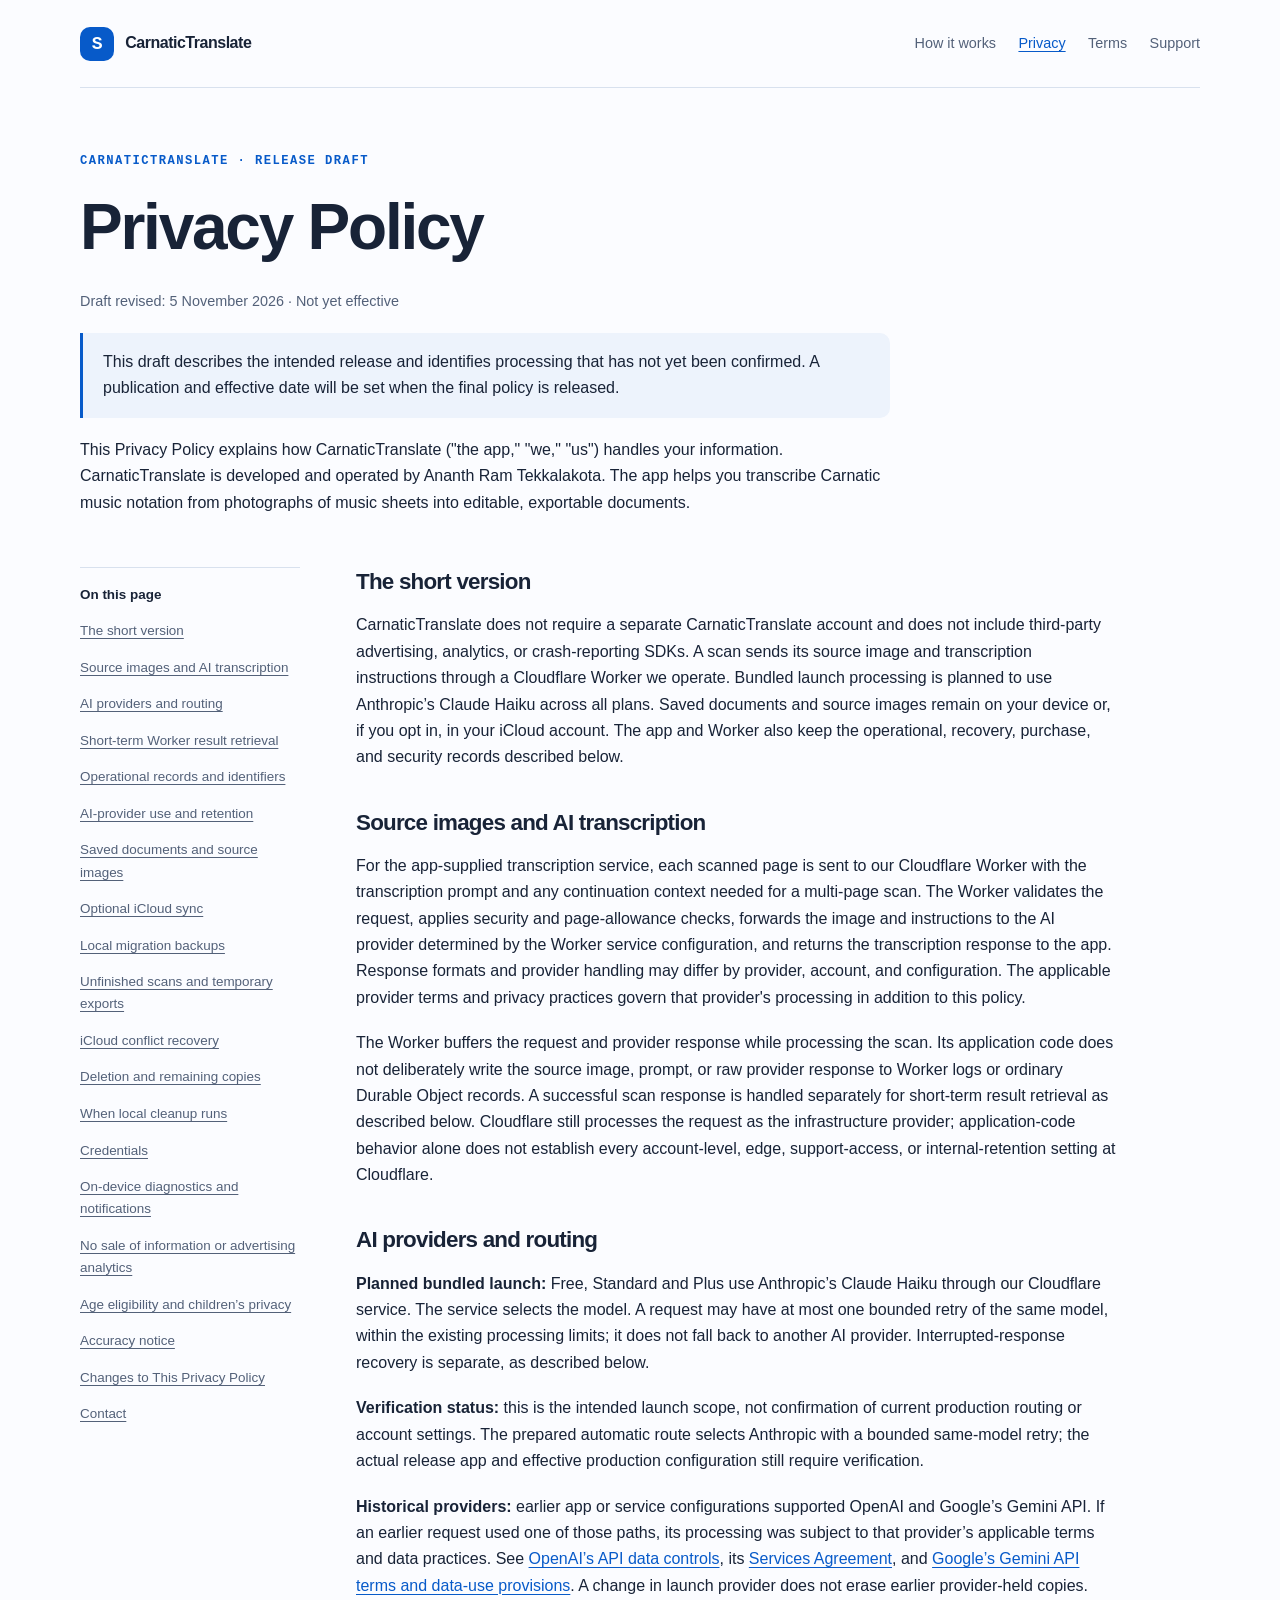
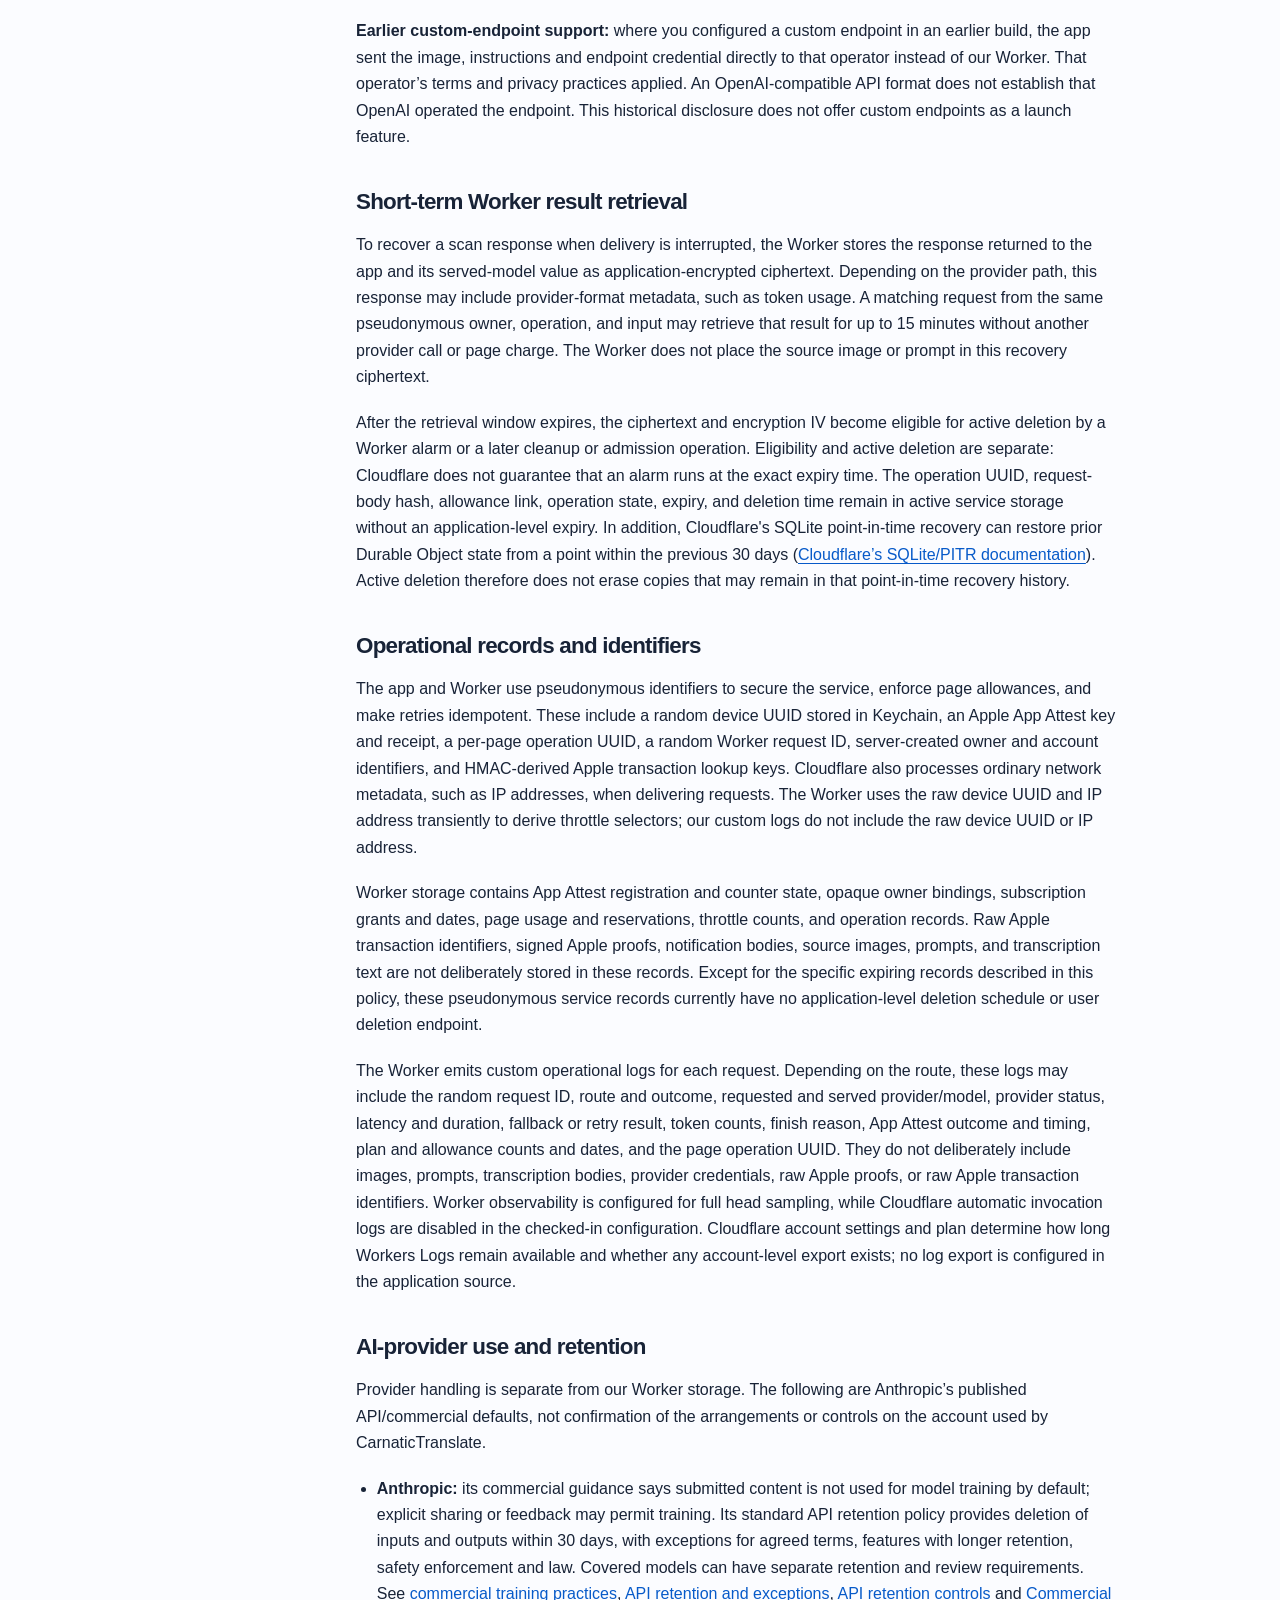
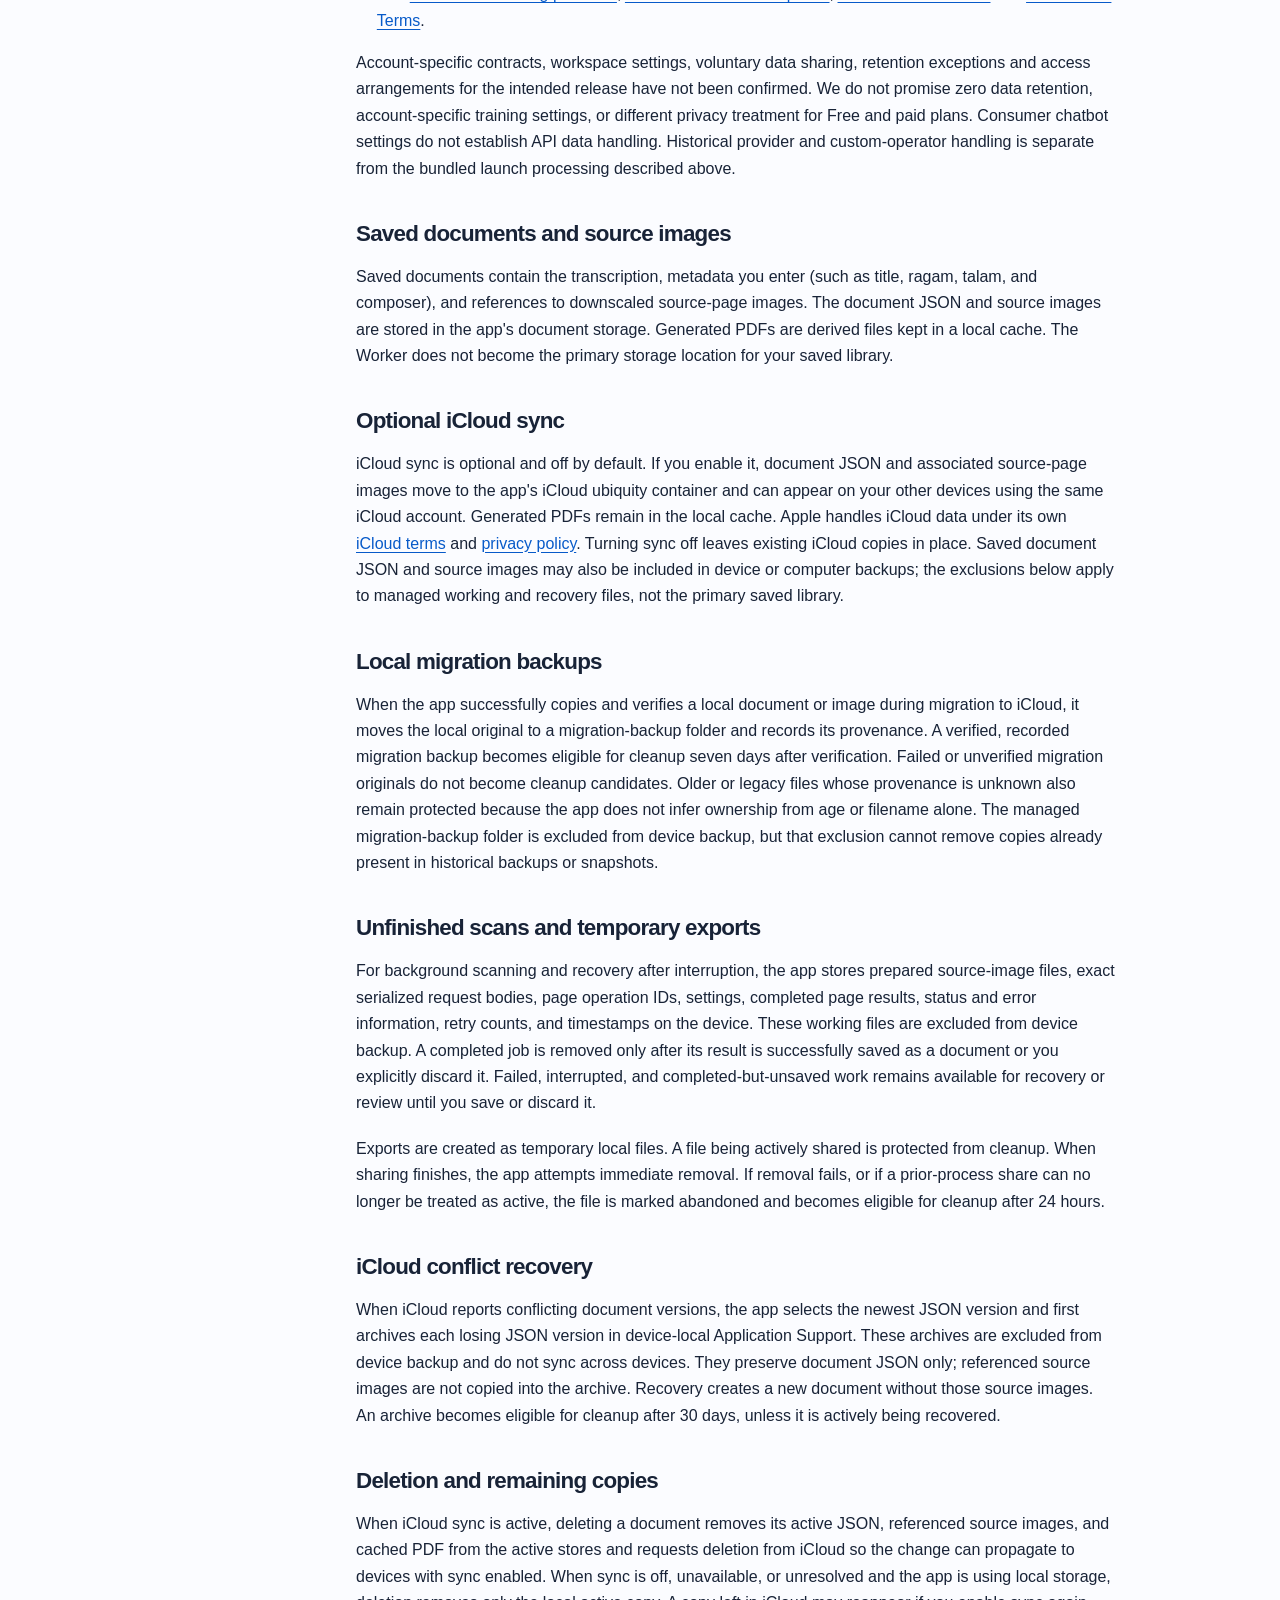
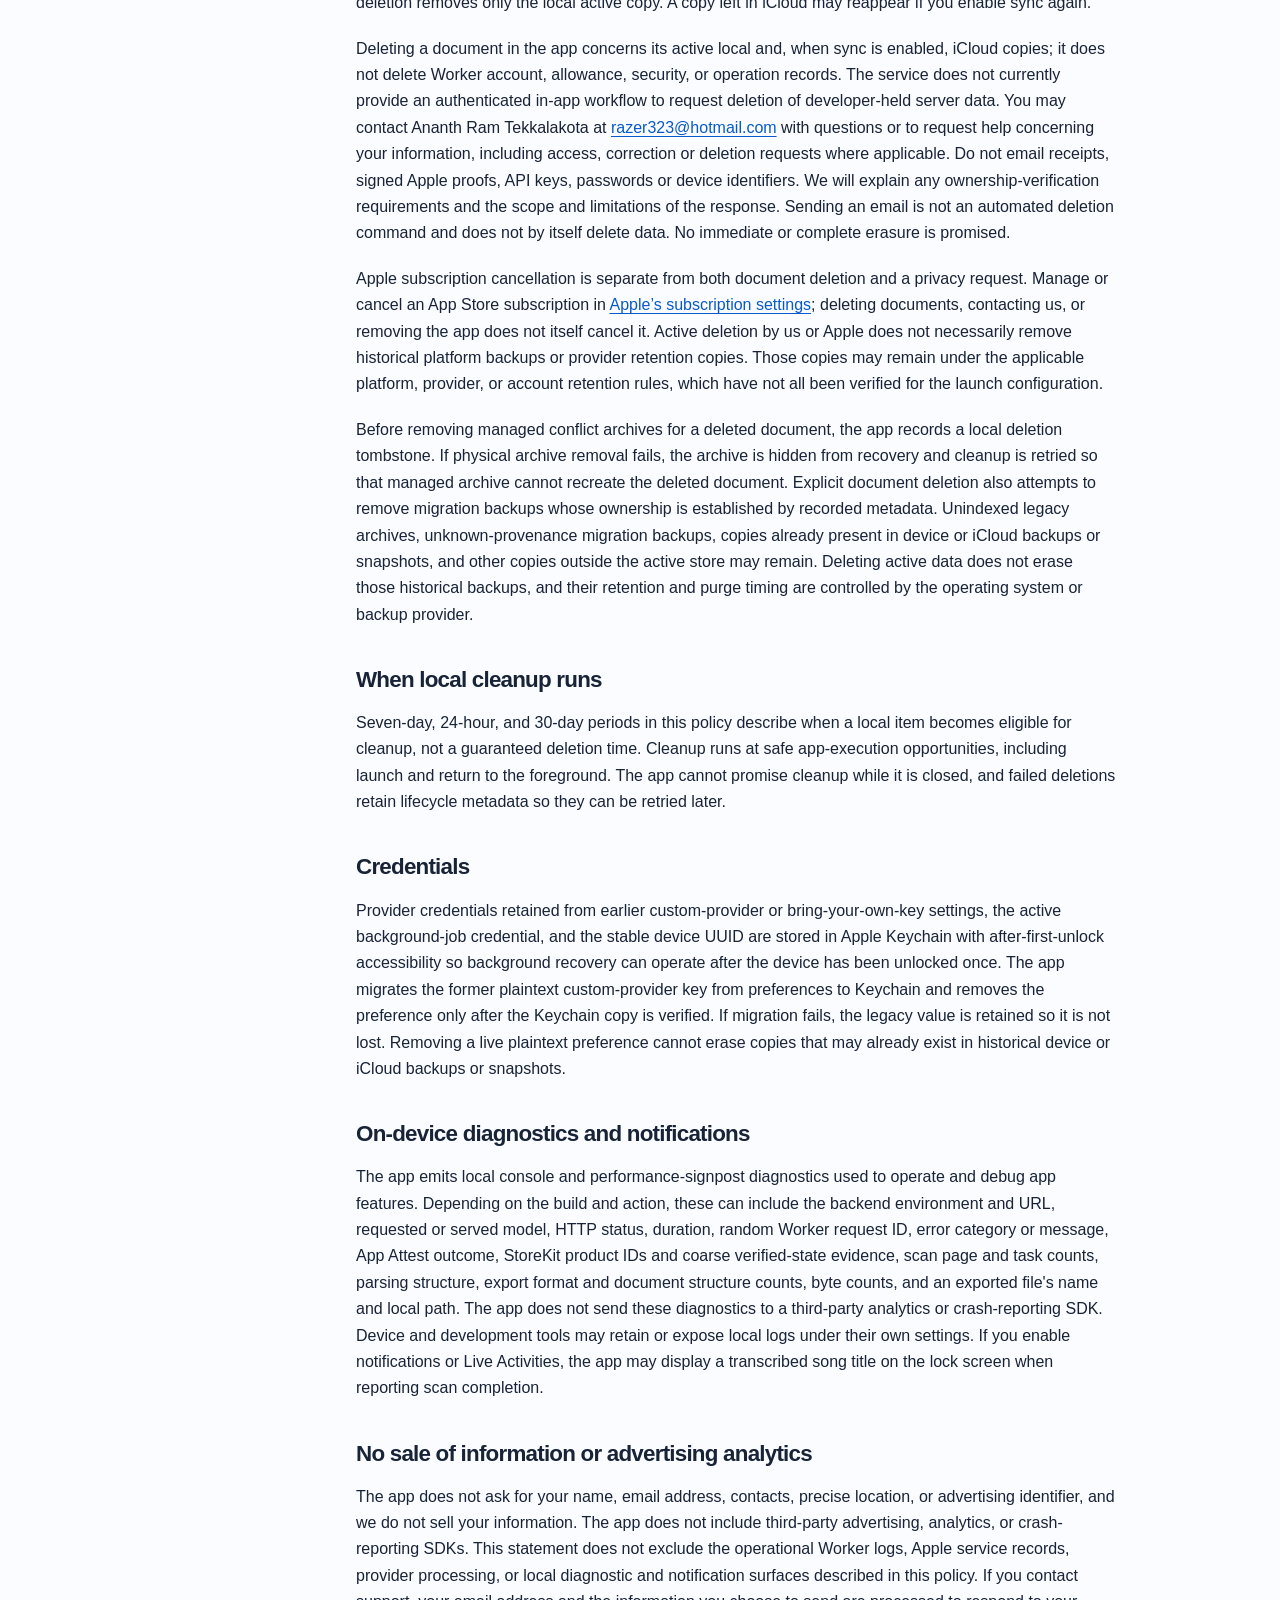
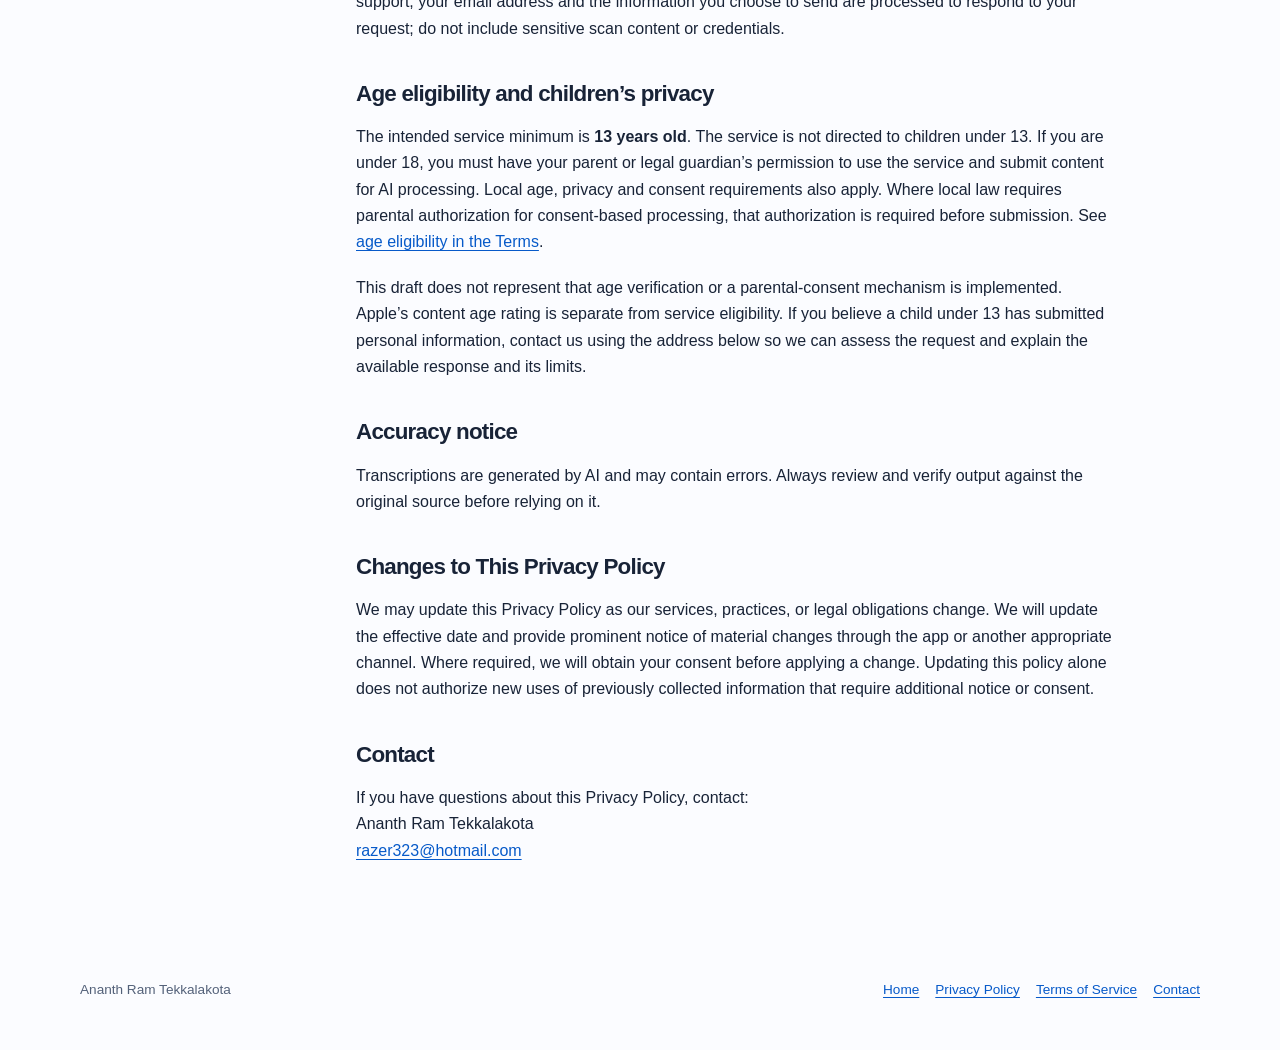
==== privacy.html @ 4bb998bb "Align prelaunch disclosures with Haiku-only scope" ====
<!DOCTYPE html>
<html lang="en">
  <head>
    <meta charset="utf-8">
    <meta name="viewport" content="width=device-width, initial-scale=1">
    <title>CarnaticTranslate — Privacy Policy</title>
    <link rel="stylesheet" href="./site.css">
    <link rel="icon" href="./favicon.svg" type="image/svg+xml">
    <meta name="description" content="How CarnaticTranslate handles scans, AI providers, local and iCloud documents, recovery results, retention and privacy requests.">
    <meta name="theme-color" content="#075ac9">
    <meta property="og:type" content="website">
    <meta property="og:title" content="CarnaticTranslate — Privacy Policy">
    <meta property="og:description" content="How CarnaticTranslate handles scans, AI providers, local and iCloud documents, recovery results, retention and privacy requests.">
    <meta property="og:url" content="https://ananthramtekkalakota.github.io/CarnaticTranslate/privacy.html">
    <link rel="canonical" href="https://ananthramtekkalakota.github.io/CarnaticTranslate/privacy.html">
  </head>
  <body>
    <a class="skip-link" href="#main">Skip to content</a>
    <div class="wrap">
      <nav class="site-nav" aria-label="Main navigation"><a class="brand" href="./"><span class="brand-mark" aria-hidden="true">S</span>CarnaticTranslate</a>
        <div class="nav-links"><a href="./#workflow">How it works</a><a href="./privacy.html" aria-current="page">Privacy</a><a href="./terms.html">Terms</a><a href="./#support">Support</a>
        </div>
      </nav>
      <main id="main" tabindex="-1">
        <header class="legal-header">
          <p class="eyebrow">CarnaticTranslate · Release draft</p>
          <h1>Privacy Policy</h1>
          <p class="revision">Draft revised: <time datetime="2026-11-05">5 November 2026</time> · Not yet effective</p>
          <p class="notice">This draft describes the intended release and identifies processing that has not yet been confirmed. A publication and effective date will be set when the final policy is released.</p>
          <p>
            This Privacy Policy explains how CarnaticTranslate ("the app," "we," "us") handles your
            information. CarnaticTranslate is developed and operated by Ananth Ram Tekkalakota.
            The app helps you transcribe Carnatic music notation from photographs of music sheets
            into editable, exportable documents.</p>
        </header>
        <div class="legal-layout">
          <nav class="toc" aria-label="On this page"><strong>On this page</strong>
            <ol>
              <li><a href="#the-short-version">The short version</a>
              </li>
              <li><a href="#source-images-and-ai-transcription">Source images and AI transcription</a>
              </li>
              <li><a href="#ai-providers-and-routing">AI providers and routing</a>
              </li>
              <li><a href="#short-term-worker-result-retrieval">Short-term Worker result retrieval</a>
              </li>
              <li><a href="#operational-records-and-identifiers">Operational records and identifiers</a>
              </li>
              <li><a href="#ai-provider-use-and-retention">AI-provider use and retention</a>
              </li>
              <li><a href="#saved-documents-and-source-images">Saved documents and source images</a>
              </li>
              <li><a href="#optional-icloud-sync">Optional iCloud sync</a>
              </li>
              <li><a href="#local-migration-backups">Local migration backups</a>
              </li>
              <li><a href="#unfinished-scans-and-temporary-exports">Unfinished scans and temporary exports</a>
              </li>
              <li><a href="#icloud-conflict-recovery">iCloud conflict recovery</a>
              </li>
              <li><a href="#deletion-and-remaining-copies">Deletion and remaining copies</a>
              </li>
              <li><a href="#when-local-cleanup-runs">When local cleanup runs</a>
              </li>
              <li><a href="#credentials">Credentials</a>
              </li>
              <li><a href="#on-device-diagnostics-and-notifications">On-device diagnostics and notifications</a>
              </li>
              <li><a href="#no-sale-of-information-or-advertising-analytics">No sale of information or advertising analytics</a>
              </li>
              <li><a href="#age-eligibility-and-children-s-privacy">Age eligibility and children’s privacy</a>
              </li>
              <li><a href="#accuracy-notice">Accuracy notice</a>
              </li>
              <li><a href="#changes-to-this-privacy-policy">Changes to This Privacy Policy</a>
              </li>
              <li><a href="#contact">Contact</a>
              </li>
            </ol>
          </nav>
          <article class="legal-copy" aria-label="Privacy Policy">
            <h2 id="the-short-version">The short version</h2>
            <p>
              CarnaticTranslate does not require a separate CarnaticTranslate account and does not include
              third-party advertising, analytics, or crash-reporting SDKs. A scan sends its source image and
              transcription instructions through a Cloudflare Worker we operate. Bundled launch processing is
              planned to use Anthropic’s Claude Haiku across all plans. Saved documents and source images remain on your device or,
              if you opt in, in your iCloud account. The app and Worker also keep the operational, recovery,
              purchase, and security records described below.</p>
            <h2 id="source-images-and-ai-transcription">Source images and AI transcription</h2>
            <p>
              For the app-supplied transcription service, each scanned page is sent to our Cloudflare Worker
              with the transcription prompt and any continuation context needed for a multi-page scan. The
              Worker validates the request, applies security and page-allowance checks, forwards the image and
              instructions to the AI provider determined by the Worker service configuration, and returns
              the transcription response to the app. Response formats and provider handling may differ by
              provider, account, and configuration. The applicable provider terms and privacy practices govern
              that provider's processing in addition to this policy.</p>
            <p>
              The Worker buffers the request and provider response while processing the scan. Its application
              code does not deliberately write the source image, prompt, or raw provider response to Worker
              logs or ordinary Durable Object records. A successful scan response is handled
              separately for short-term result retrieval as described below. Cloudflare still processes the
              request as the infrastructure provider; application-code behavior alone does not establish every
              account-level, edge, support-access, or internal-retention setting at Cloudflare.</p>
            <h2 id="ai-providers-and-routing">AI providers and routing</h2>
            <p><strong>Planned bundled launch:</strong> Free, Standard and Plus use Anthropic’s Claude Haiku through our Cloudflare service. The service selects the model. A request may have at most one bounded retry of the same model, within the existing processing limits; it does not fall back to another AI provider. Interrupted-response recovery is separate, as described below.</p>
            <p><strong>Verification status:</strong> this is the intended launch scope, not confirmation of current production routing or account settings. The prepared automatic route selects Anthropic with a bounded same-model retry; the actual release app and effective production configuration still require verification.</p>
            <p><strong>Historical providers:</strong> earlier app or service configurations supported OpenAI and Google’s Gemini API. If an earlier request used one of those paths, its processing was subject to that provider’s applicable terms and data practices. See <a href="https://developers.openai.com/api/docs/guides/your-data">OpenAI’s API data controls</a>, its <a href="https://openai.com/policies/services-agreement/">Services Agreement</a>, and <a href="https://ai.google.dev/gemini-api/terms">Google’s Gemini API terms and data-use provisions</a>. A change in launch provider does not erase earlier provider-held copies.</p>
            <p><strong>Earlier custom-endpoint support:</strong> where you configured a custom endpoint in an earlier build, the app sent the image, instructions and endpoint credential directly to that operator instead of our Worker. That operator’s terms and privacy practices applied. An OpenAI-compatible API format does not establish that OpenAI operated the endpoint. This historical disclosure does not offer custom endpoints as a launch feature.</p>
            <h2 id="short-term-worker-result-retrieval">Short-term Worker result retrieval</h2>
            <p>
              To recover a scan response when delivery is interrupted, the Worker stores the response
              returned to the app and its served-model value as application-encrypted ciphertext. Depending
              on the provider path, this response may include provider-format metadata, such as token usage.
              A matching request from the same pseudonymous owner, operation, and input may retrieve that result for up
              to 15 minutes without another provider call or page charge. The Worker does not place the source
              image or prompt in this recovery ciphertext.</p>
            <p>
              After the retrieval window expires, the ciphertext and encryption IV become eligible for active
              deletion by a Worker alarm or a later cleanup or admission operation. Eligibility and active
              deletion are separate: Cloudflare does not guarantee that an alarm runs at the exact expiry time.
              The operation UUID, request-body hash, allowance link, operation state, expiry, and deletion time
              remain in active service storage without an application-level expiry. In addition, Cloudflare's
              SQLite point-in-time recovery can restore prior Durable Object state from a point within the
              previous 30 days (<a href="https://developers.cloudflare.com/durable-objects/api/sqlite-storage-api/">Cloudflare’s SQLite/PITR documentation</a>). Active deletion therefore does not erase copies that may remain in that
              point-in-time recovery history.</p>
            <h2 id="operational-records-and-identifiers">Operational records and identifiers</h2>
            <p>
              The app and Worker use pseudonymous identifiers to secure the service, enforce page allowances,
              and make retries idempotent. These include a random device UUID stored in Keychain, an Apple App
              Attest key and receipt, a per-page operation UUID, a random Worker request ID, server-created owner
              and account identifiers, and HMAC-derived Apple transaction lookup keys. Cloudflare also processes
              ordinary network metadata, such as IP addresses, when delivering requests. The Worker uses the raw
              device UUID and IP address transiently to derive throttle selectors; our custom logs do not include
              the raw device UUID or IP address.</p>
            <p>
              Worker storage contains App Attest registration and counter state, opaque owner bindings,
              subscription grants and dates, page usage and reservations, throttle counts, and operation records.
              Raw Apple transaction identifiers, signed Apple proofs, notification bodies, source images,
              prompts, and transcription text are not deliberately stored in these records. Except for the
              specific expiring records described in this policy, these pseudonymous service records currently
              have no application-level deletion schedule or user deletion endpoint.</p>
            <p>
              The Worker emits custom operational logs for each request. Depending on the route, these logs may
              include the random request ID, route and outcome, requested and served provider/model, provider
              status, latency and duration, fallback or retry result, token counts, finish reason, App Attest
              outcome and timing, plan and allowance counts and dates, and the page operation UUID. They do not
              deliberately include images, prompts, transcription bodies, provider credentials, raw Apple proofs,
              or raw Apple transaction identifiers. Worker observability is configured for full head sampling,
              while Cloudflare automatic invocation logs are disabled in the checked-in configuration. Cloudflare
              account settings and plan determine how long Workers Logs remain available and whether any
              account-level export exists; no log export is configured in the application source.</p>
            <h2 id="ai-provider-use-and-retention">AI-provider use and retention</h2>
            <p>Provider handling is separate from our Worker storage. The following are Anthropic’s published API/commercial defaults, not confirmation of the arrangements or controls on the account used by CarnaticTranslate.</p>
            <ul>
              <li><strong>Anthropic:</strong> its commercial guidance says submitted content is not used for model training by default; explicit sharing or feedback may permit training. Its standard API retention policy provides deletion of inputs and outputs within 30 days, with exceptions for agreed terms, features with longer retention, safety enforcement and law. Covered models can have separate retention and review requirements. See <a href="https://privacy.claude.com/en/articles/7996885-how-do-you-use-personal-data-in-model-training">commercial training practices</a>, <a href="https://privacy.claude.com/en/articles/7996866-how-long-do-you-store-my-organization-s-data">API retention and exceptions</a>, <a href="https://platform.claude.com/docs/en/manage-claude/api-and-data-retention">API retention controls</a> and <a href="https://www.anthropic.com/legal/commercial-terms">Commercial Terms</a>.
              </li>
            </ul>
            <p>Account-specific contracts, workspace settings, voluntary data sharing, retention exceptions and access arrangements for the intended release have not been confirmed. We do not promise zero data retention, account-specific training settings, or different privacy treatment for Free and paid plans. Consumer chatbot settings do not establish API data handling. Historical provider and custom-operator handling is separate from the bundled launch processing described above.</p>
            <h2 id="saved-documents-and-source-images">Saved documents and source images</h2>
            <p>
              Saved documents contain the transcription, metadata you enter (such as title, ragam, talam,
              and composer), and references to downscaled source-page images. The document JSON and source
              images are stored in the app's document storage. Generated PDFs are derived files kept in a
              local cache. The Worker does not become the primary storage location for your saved library.</p>
            <h2 id="optional-icloud-sync">Optional iCloud sync</h2>
            <p>
              iCloud sync is optional and off by default. If you enable it, document JSON and associated
              source-page images move to the app's iCloud ubiquity container and can appear on your other
              devices using the same iCloud account. Generated PDFs remain in the local cache. Apple handles
              iCloud data under its own <a href="https://www.apple.com/legal/internet-services/icloud/en/terms.html">iCloud terms</a> and <a href="https://www.apple.com/legal/privacy/en-ww/">privacy policy</a>. Turning sync off leaves existing iCloud copies in place. Saved document JSON and source images may also be included in device or computer backups; the exclusions below apply to managed working and recovery files, not the primary saved library.</p>
            <h2 id="local-migration-backups">Local migration backups</h2>
            <p>
              When the app successfully copies and verifies a local document or image during migration to
              iCloud, it moves the local original to a migration-backup folder and records its provenance.
              A verified, recorded migration backup becomes eligible for cleanup seven days after verification.
              Failed or unverified migration originals do not become cleanup candidates. Older or legacy files
              whose provenance is unknown also remain protected because the app does not infer ownership from
              age or filename alone. The managed migration-backup folder is excluded from device backup, but
              that exclusion cannot remove copies already present in historical backups or snapshots.</p>
            <h2 id="unfinished-scans-and-temporary-exports">Unfinished scans and temporary exports</h2>
            <p>
              For background scanning and recovery after interruption, the app stores prepared source-image
              files, exact serialized request bodies, page operation IDs, settings, completed page results,
              status and error information, retry counts, and timestamps on the device. These working files are
              excluded from device backup. A completed job is removed only after its result is successfully saved
              as a document or you explicitly discard it. Failed, interrupted, and completed-but-unsaved work
              remains available for recovery or review until you save or discard it.</p>
            <p>
              Exports are created as temporary local files. A file being actively shared is protected from
              cleanup. When sharing finishes, the app attempts immediate removal. If removal fails, or if a
              prior-process share can no longer be treated as active, the file is marked abandoned and becomes
              eligible for cleanup after 24 hours.</p>
            <h2 id="icloud-conflict-recovery">iCloud conflict recovery</h2>
            <p>
              When iCloud reports conflicting document versions, the app selects the newest JSON version and
              first archives each losing JSON version in device-local Application Support. These archives are
              excluded from device backup and do not sync across devices. They preserve document JSON only;
              referenced source images are not copied into the archive. Recovery creates a new document without
              those source images. An archive becomes eligible for cleanup after 30 days, unless it is actively
              being recovered.</p>
            <h2 id="deletion-and-remaining-copies">Deletion and remaining copies</h2>
            <p>
              When iCloud sync is active, deleting a document removes its active JSON, referenced source images,
              and cached PDF from the active stores and requests deletion from iCloud so the change can propagate
              to devices with sync enabled. When sync is off, unavailable, or unresolved and the app is using
              local storage, deletion removes only the local active copy. A copy left in iCloud may reappear if
              you enable sync again.</p>
            <p>
              Deleting a document in the app concerns its active local and, when sync is enabled, iCloud copies;
              it does not delete Worker account, allowance, security, or operation records. The service does not
              currently provide an authenticated in-app workflow to request deletion of developer-held server
              data. You may contact Ananth Ram Tekkalakota at <a href="mailto:razer323@hotmail.com">razer323@hotmail.com</a>
              with questions or to request help concerning your information, including access, correction or deletion requests where applicable. Do not email receipts, signed Apple proofs, API keys, passwords or device identifiers. We will explain any ownership-verification requirements and the scope and limitations of the response. Sending an email is not an
              automated deletion command and does not by itself delete data. No immediate or complete erasure is
              promised.</p>
            <p>
              Apple subscription cancellation is separate from both document deletion and a privacy request.
              Manage or cancel an App Store subscription in <a href="https://support.apple.com/en-us/118428">Apple’s subscription settings</a>; deleting documents,
              contacting us, or removing the app does not itself cancel it. Active deletion by us or Apple does
              not necessarily remove historical platform backups or provider retention copies. Those copies may
              remain under the applicable platform, provider, or account retention rules, which have not all been
              verified for the launch configuration.</p>
            <p>
              Before removing managed conflict archives for a deleted document, the app records a local deletion
              tombstone. If physical archive removal fails, the archive is hidden from recovery and cleanup is
              retried so that managed archive cannot recreate the deleted document. Explicit document deletion
              also attempts to remove migration backups whose ownership is established by recorded metadata.
              Unindexed legacy archives, unknown-provenance migration backups, copies already present in device
              or iCloud backups or snapshots, and other copies outside the active store may remain. Deleting
              active data does not erase those historical backups, and their retention and purge timing are
              controlled by the operating system or backup provider.</p>
            <h2 id="when-local-cleanup-runs">When local cleanup runs</h2>
            <p>
              Seven-day, 24-hour, and 30-day periods in this policy describe when a local item becomes eligible
              for cleanup, not a guaranteed deletion time. Cleanup runs at safe app-execution opportunities,
              including launch and return to the foreground. The app cannot promise cleanup while it is closed,
              and failed deletions retain lifecycle metadata so they can be retried later.</p>
            <h2 id="credentials">Credentials</h2>
            <p>
              Provider credentials retained from earlier custom-provider or bring-your-own-key settings, the active background-job credential, and the
              stable device UUID are stored in Apple Keychain with after-first-unlock accessibility so background
              recovery can operate after the device has been unlocked once. The app migrates the former plaintext
              custom-provider key from preferences to Keychain and removes the preference only after the Keychain
              copy is verified. If migration fails, the legacy value is retained so it is not lost. Removing a
              live plaintext preference cannot erase copies that may already exist in historical device or iCloud
              backups or snapshots.</p>
            <h2 id="on-device-diagnostics-and-notifications">On-device diagnostics and notifications</h2>
            <p>
              The app emits local console and performance-signpost diagnostics used to operate and debug app
              features. Depending on the build and action, these can include the backend environment and URL,
              requested or served model, HTTP status, duration, random Worker request ID, error category or
              message, App Attest outcome, StoreKit product IDs and coarse verified-state evidence, scan page
              and task counts, parsing structure, export format and document structure counts, byte counts, and
              an exported file's name and local path. The app does not send these diagnostics to a third-party
              analytics or crash-reporting SDK. Device and development tools may retain or expose local logs
              under their own settings. If you enable notifications or Live Activities, the app may display a
              transcribed song title on the lock screen when reporting scan completion.</p>
            <h2 id="no-sale-of-information-or-advertising-analytics">No sale of information or advertising analytics</h2>
            <p>
              The app does not ask for your name, email address, contacts, precise location, or advertising identifier,
              and we do not sell your information. The app does not include third-party advertising, analytics,
              or crash-reporting SDKs. This statement does not exclude the operational Worker logs, Apple service
              records, provider processing, or local diagnostic and notification surfaces described in this
              policy. If you contact support, your email address and the information you choose to send are processed to respond to your request; do not include sensitive scan content or credentials.</p>
            <h2 id="age-eligibility-and-children-s-privacy">Age eligibility and children’s privacy</h2>
            <p>The intended service minimum is <strong>13 years old</strong>. The service is not directed to children under 13. If you are under 18, you must have your parent or legal guardian’s permission to use the service and submit content for AI processing. Local age, privacy and consent requirements also apply. Where local law requires parental authorization for consent-based processing, that authorization is required before submission. See <a href="./terms.html#age-eligibility">age eligibility in the Terms</a>.</p>
            <p>This draft does not represent that age verification or a parental-consent mechanism is implemented. Apple’s content age rating is separate from service eligibility. If you believe a child under 13 has submitted personal information, contact us using the address below so we can assess the request and explain the available response and its limits.</p>
            <h2 id="accuracy-notice">Accuracy notice</h2>
            <p>
              Transcriptions are generated by AI and may contain errors. Always review and verify output
              against the original source before relying on it.</p>
            <h2 id="changes-to-this-privacy-policy">Changes to This Privacy Policy</h2>
            <p>
              We may update this Privacy Policy as our services, practices, or legal obligations change. We
              will update the effective date and provide prominent notice of material changes through the app
              or another appropriate channel. Where required, we will obtain your consent before applying a
              change. Updating this policy alone does not authorize new uses of previously collected
              information that require additional notice or consent.</p>
            <h2 id="contact">Contact</h2>
            <p>
              If you have questions about this Privacy Policy, contact:
              <br>Ananth Ram Tekkalakota
              <br><a href="mailto:razer323@hotmail.com">razer323@hotmail.com</a></p>
          </article>
        </div>
      </main>
      <footer class="site-footer">
        <p>Ananth Ram Tekkalakota</p>
        <div class="footer-links"><a href="./">Home</a><a href="./privacy.html">Privacy Policy</a><a href="./terms.html">Terms of Service</a><a href="mailto:razer323@hotmail.com">Contact</a>
        </div>
      </footer>
    </div>
  </body>
</html>
---- site.css ----
:root {
  color-scheme: light dark;
  --bg: #fbfcff;
  --fg: #182337;
  --muted: #536179;
  --accent: #075ac9;
  --soft: #edf3fc;
  --card: #fff;
  --line: #d8e1ee;
  --mono: ui-monospace,SFMono-Regular,Menlo,Consolas,monospace;
}
* {
  box-sizing: border-box;
}
html {
  -webkit-text-size-adjust: 100%;
  scroll-padding-top: 2rem;
}
body {
  margin: 0;
  color: var(--fg);
  background: var(--bg);
  font: 16px/1.65 -apple-system,BlinkMacSystemFont,"Segoe UI",sans-serif;
  -webkit-font-smoothing: antialiased;
}
a {
  color: var(--accent);
  text-underline-offset: .2em;
}
a:hover {
  text-decoration-thickness: 2px;
}
:focus-visible {
  outline: 3px solid var(--accent);
  outline-offset: 5px;
  border-radius: 3px;
}
.skip-link {
  position: absolute;
  top: -6rem;
  left: 1rem;
  padding: .7rem 1rem;
  background: var(--card);
  z-index: 10;
}
.skip-link:focus {
  top: 1rem;
}
.wrap {
  width: min(1120px,calc(100% - 3rem));
  margin-inline: auto;
}
.site-nav {
  display: flex;
  justify-content: space-between;
  align-items: center;
  gap: 1.5rem;
  min-height: 88px;
  border-bottom: 1px solid var(--line);
}
.brand {
  display: inline-flex;
  gap: .7rem;
  align-items: center;
  color: var(--fg);
  font-weight: 750;
  text-decoration: none;
  letter-spacing: -.03em;
}
.brand-mark {
  display: grid;
  place-items: center;
  width: 34px;
  height: 34px;
  border-radius: 10px;
  color: #fff;
  background: #075ac9;
  font: 700 18px var(--mono);
}
.nav-links {
  display: flex;
  gap: .3rem 1.4rem;
  flex-wrap: wrap;
}
.nav-links a {
  display: inline-block;
  padding: .6rem 0;
  color: var(--muted);
  font-size: .9rem;
  text-decoration: none;
}
.nav-links a:hover,.nav-links a[aria-current] {
  color: var(--accent);
  text-decoration: underline;
}
.eyebrow {
  color: var(--accent);
  font: 650 .76rem/1.5 var(--mono);
  letter-spacing: .12em;
  text-transform: uppercase;
}
h1,h2,h3 {
  line-height: 1.16;
  letter-spacing: -.035em;
  text-wrap: balance;
}
h1 {
  font-size: clamp(2.7rem,5.4vw,4.8rem);
  margin: 1.25rem 0 1.6rem;
}
h2 {
  font-size: clamp(2rem,3.6vw,3rem);
  margin: .7rem 0 1.25rem;
}
h3 {
  font-size: 1.35rem;
  margin: 0 0 .8rem;
}
p {
  margin: 0 0 1.2rem;
}
.muted,.lede,figcaption {
  color: var(--muted);
}
.lede {
  max-width: 40rem;
  font-size: 1.12rem;
}
.hero {
  display: grid;
  grid-template-columns: 1.08fr .92fr;
  align-items: center;
  gap: 3.5rem;
  padding: 5.5rem 0 5rem;
}
.hero h1 em {
  color: var(--accent);
  font-family: Georgia,"Times New Roman",serif;
  font-weight: 400;
}
.hero .lede {
  max-width: 33rem;
}
.actions {
  display: flex;
  gap: 1.3rem;
  flex-wrap: wrap;
  align-items: center;
  margin: 1.8rem 0 .85rem;
}
.button, .launch-status {
  display: inline-block;
  border-radius: 100px;
  background: #075ac9;
  color: #fff;
  padding: .85rem 1.5rem;
  font-weight: 650;
  text-decoration: none;
}
.button:hover {
  background: #034daf;
}
.small {
  font-size: .88rem;
}
.hero-art {
  margin: 0;
  padding: 2.2rem 2.2rem 1.4rem;
  border: 1px solid var(--line);
  border-radius: 30px;
  background: var(--soft);
}
.hero-art .phone {
  width: min(100%,252px);
  margin: auto;
  box-shadow: 0 22px 45px #132b4b26;
}
.phone {
  display: block;
  width: 100%;
  height: auto;
  border: 1px solid #353535;
  border-radius: 26px;
  background: #1c1c1e;
}
figcaption {
  font-size: .78rem;
  margin-top: 1rem;
  text-align: center;
}
.motif {
  border-block: 1px solid var(--line);
  padding: 1.35rem 0;
  display: flex;
  justify-content: space-between;
  gap: 1rem;
  align-items: center;
}
.notation {
  font: 600 clamp(.8rem,2vw,1.1rem) var(--mono);
  color: var(--accent);
}
.section {
  padding: 5rem 0;
  border-bottom: 1px solid var(--line);
}
.section-head {
  margin-bottom: 2.7rem;
}
.workflow {
  display: grid;
  grid-template-columns: repeat(3,1fr);
  gap: 2.4rem;
  padding: 0;
  list-style: none;
  counter-reset: workflow;
}
.workflow li {
  counter-increment: workflow;
}
.workflow li::before {
  content: "0" counter(workflow);
  display: block;
  font: .85rem var(--mono);
  color: var(--accent);
  padding-bottom: 1rem;
  border-bottom: 1px solid var(--line);
  margin-bottom: 1.5rem;
}
.workflow p {
  color: var(--muted);
}
.feature {
  display: grid;
  grid-template-columns: .9fr 1.1fr;
  gap: 5rem;
  align-items: center;
}
.feature+.feature {
  margin-top: 5rem;
}
.feature.reverse .feature-media {
  order: 2;
}
.feature-media {
  margin: 0;
  padding: 2rem;
  background: var(--soft);
  border-radius: 24px;
}
.feature-media .phone {
  max-width: 240px;
  margin: auto;
}
.feature-media video {
  height: auto;
  display: block;
  width: min(100%,240px);
  margin: auto;
  border-radius: 22px;
  background: #000;
}
.feature ul {
  padding-left: 1.2rem;
  color: var(--muted);
}
.feature li+li {
  margin-top: .6rem;
}
.privacy-panel {
  display: grid;
  grid-template-columns: 1fr 1fr;
  gap: 4rem;
  padding: 3rem;
  background: var(--soft);
  border: 1px solid var(--line);
  border-radius: 24px;
}
.privacy-panel h2 {
  font-size: 2.25rem;
}
.plans {
  display: grid;
  grid-template-columns: repeat(3,1fr);
  gap: 1rem;
  margin-bottom: 1.5rem;
}
.plan {
  border: 1px solid var(--line);
  border-radius: 18px;
  padding: 1.75rem;
  background: var(--card);
}
.count {
  font-size: 3rem;
  font-weight: 650;
  letter-spacing: -.05em;
  margin: 1rem 0 0;
  line-height: 1.2;
}
.plan p:last-child {
  margin-bottom: 0;
}
.faq {
  max-width: 850px;
}
details {
  border-bottom: 1px solid var(--line);
  padding: 1.15rem 0;
}
summary {
  cursor: pointer;
  font-size: 1.05rem;
  font-weight: 650;
  padding: .3rem 0;
}
details p {
  color: var(--muted);
  margin: 1rem 0 .3rem;
}
.support {
  display: flex;
  justify-content: space-between;
  gap: 2rem;
  align-items: center;
}
.support h2 {
  margin-top: 0;
}
.site-footer {
  display: flex;
  justify-content: space-between;
  gap: 1rem 2rem;
  flex-wrap: wrap;
  padding: 2rem 0 3rem;
  color: var(--muted);
  font-size: .85rem;
}
.site-footer p {
  margin: 0;
}
.footer-links {
  display: flex;
  gap: 1rem;
  flex-wrap: wrap;
}
.legal-header {
  padding: 4rem 0 2rem;
  max-width: 810px;
}
.legal-header h1 {
  font-size: clamp(2.6rem,5vw,4rem);
}
.revision {
  color: var(--muted);
  font-size: .9rem;
}
.notice {
  border-left: 3px solid var(--accent);
  background: var(--soft);
  padding: 1rem 1.25rem;
  border-radius: 0 10px 10px 0;
}
.legal-layout {
  display: grid;
  grid-template-columns: 220px minmax(0,1fr);
  gap: 3.5rem;
  align-items: start;
  padding-bottom: 4rem;
}
.toc {
  font-size: .84rem;
  border-top: 1px solid var(--line);
  padding-top: 1rem;
}
.toc ol {
  list-style: none;
  padding: 0;
  margin: .7rem 0;
}
.toc li {
  margin-bottom: .6rem;
}
.toc a {
  display: inline-block;
  padding: .15rem 0;
  color: var(--muted);
}
.legal-copy {
  max-width: 760px;
  overflow-wrap: anywhere;
}
.legal-copy h2 {
  font-size: 1.4rem;
  margin: 2.3rem 0 1rem;
  line-height: 1.3;
}
.legal-copy h2:first-child {
  margin-top: 0;
}
.legal-copy h3 {
  font-size: 1.1rem;
  margin-top: 1.5rem;
}
.legal-copy ul {
  padding-left: 1.3rem;
}
.legal-copy li {
  margin-bottom: .65rem;
}
@media(prefers-color-scheme:dark) {
  :root {
    --bg: #111722;
    --fg: #eef2fa;
    --muted: #acb9cc;
    --accent: #83b8ff;
    --soft: #1b293d;
    --card: #172131;
    --line: #34435a;
  }
}
@media(max-width:760px) {
  .wrap {
    width: calc(100% - 2.5rem);
  }
  .site-nav {
    align-items: flex-start;
    flex-direction: column;
    gap: .3rem;
    padding: 1.2rem 0 .8rem;
  }
  .nav-links {
    gap: .2rem 1.3rem;
  }
  .hero {
    grid-template-columns: 1fr;
    gap: 2rem;
    padding: 3rem 0;
  }
  .hero h1 {
    max-width: 12ch;
  }
  .hero-art {
    max-width: 430px;
    width: 100%;
    margin: auto;
    padding: 1.75rem;
  }
  .hero-art .phone {
    max-width: 215px;
  }
  .motif {
    align-items: flex-start;
    flex-direction: column;
    gap: .3rem;
  }
  .section {
    padding: 3.5rem 0;
  }
  .workflow,.plans,.feature,.privacy-panel,.legal-layout {
    grid-template-columns: 1fr;
  }
  .workflow {
    gap: 1.5rem;
  }
  .feature {
    gap: 1.8rem;
  }
  .feature.reverse .feature-media {
    order: 0;
  }
  .feature+.feature {
    margin-top: 3.5rem;
  }
  .feature-media .phone,.feature-media video {
  height: auto;
    max-width: 220px;
  }
  .privacy-panel {
    gap: 1rem;
    padding: 1.5rem;
  }
  .support {
    align-items: flex-start;
    flex-direction: column;
  }
  .plan {
    padding: 1.4rem;
  }
  .count {
    margin: .5rem 0 0;
  }
  .legal-header {
    padding: 2.5rem 0 1.5rem;
  }
  .legal-layout {
    gap: 2rem;
  }
  .toc ol {
    columns: 2;
    column-gap: 1.5rem;
  }
  .toc li {
    break-inside: avoid;
  }
}
@media(prefers-reduced-motion:reduce) {
  *,*::before,*::after {
    scroll-behavior: auto!important;
    animation: none!important;
    transition: none!important;
  }
}
@media print {
  :root {
    color-scheme: light;
    --fg: #000;
    --bg: #fff;
    --muted: #333;
  }
  .site-nav,.toc,.skip-link,.site-footer {
    display: none;
  }
  .legal-layout {
    display: block;
  }
  .wrap {
    width: 100%;
  }
  .legal-header {
    padding-top: 0;
  }
  .legal-copy {
    max-width: none;
  }
  h2 {
    break-after: avoid;
  }
}
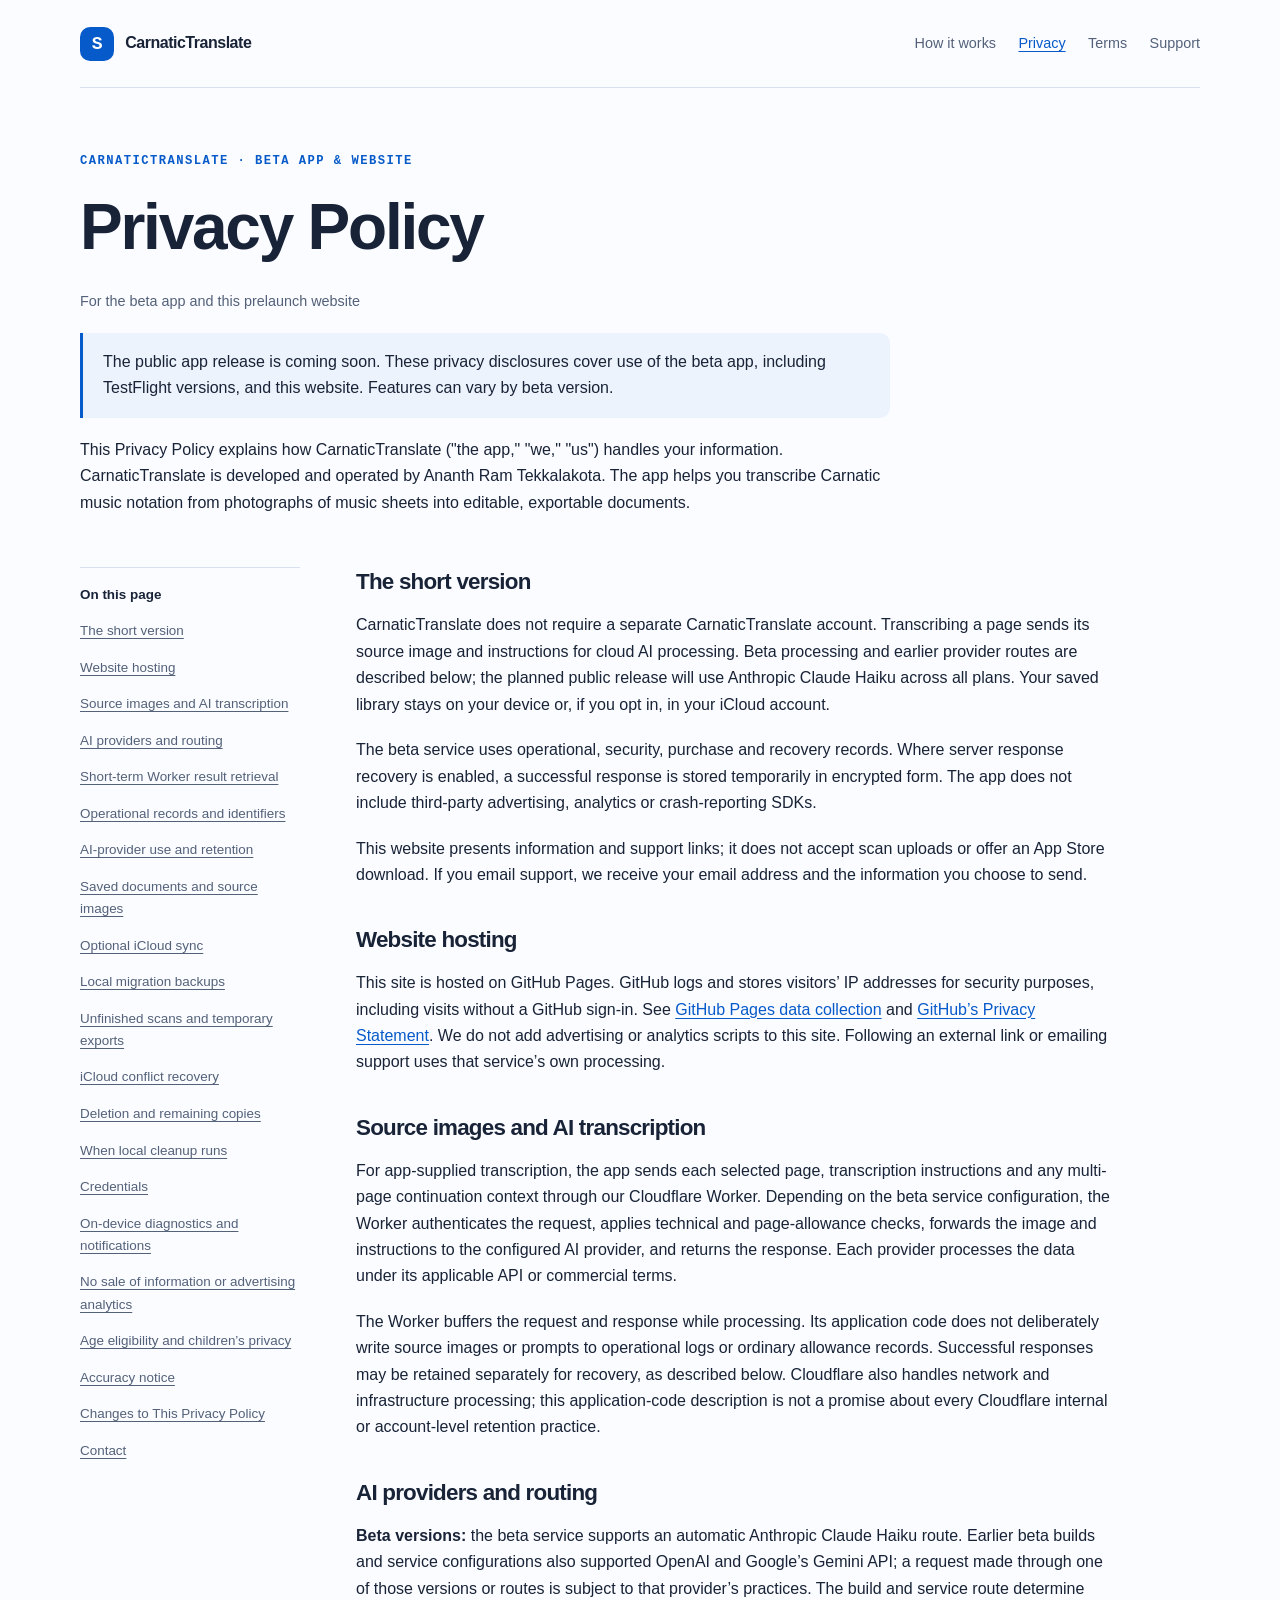
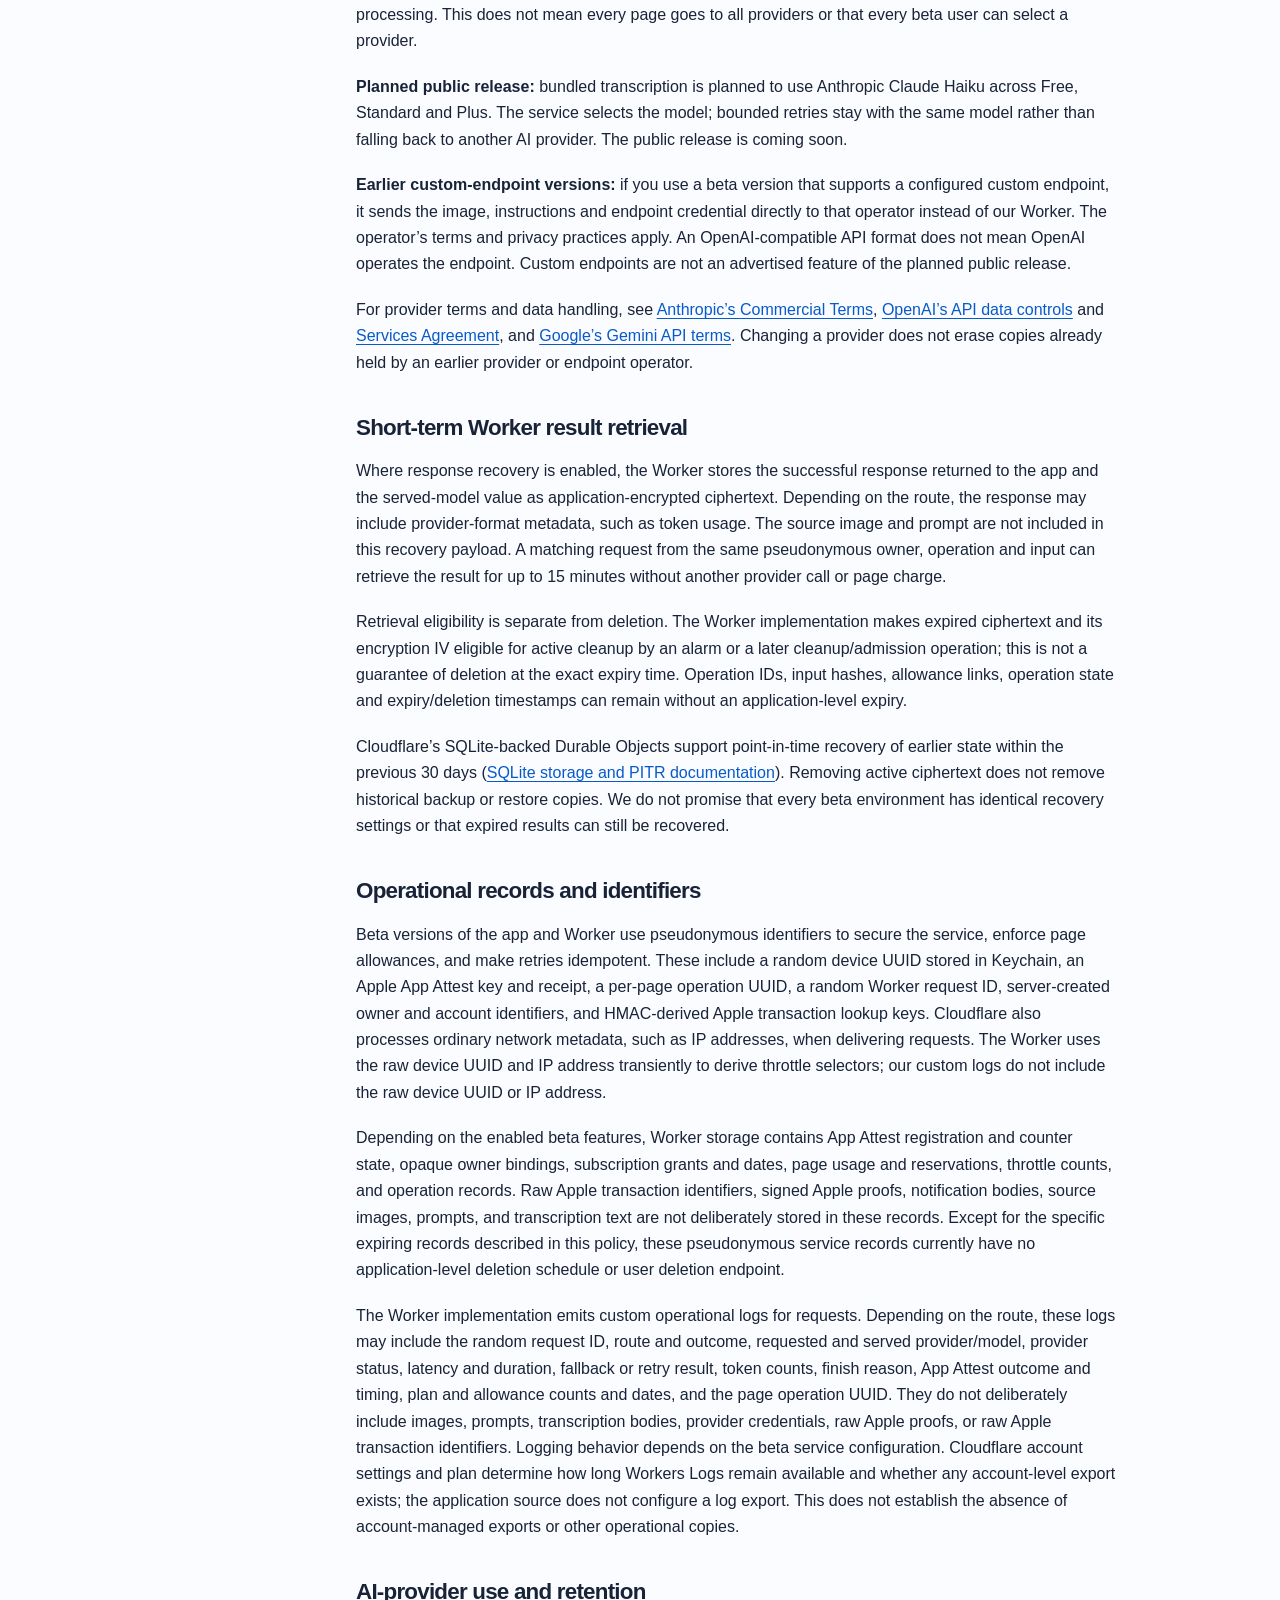
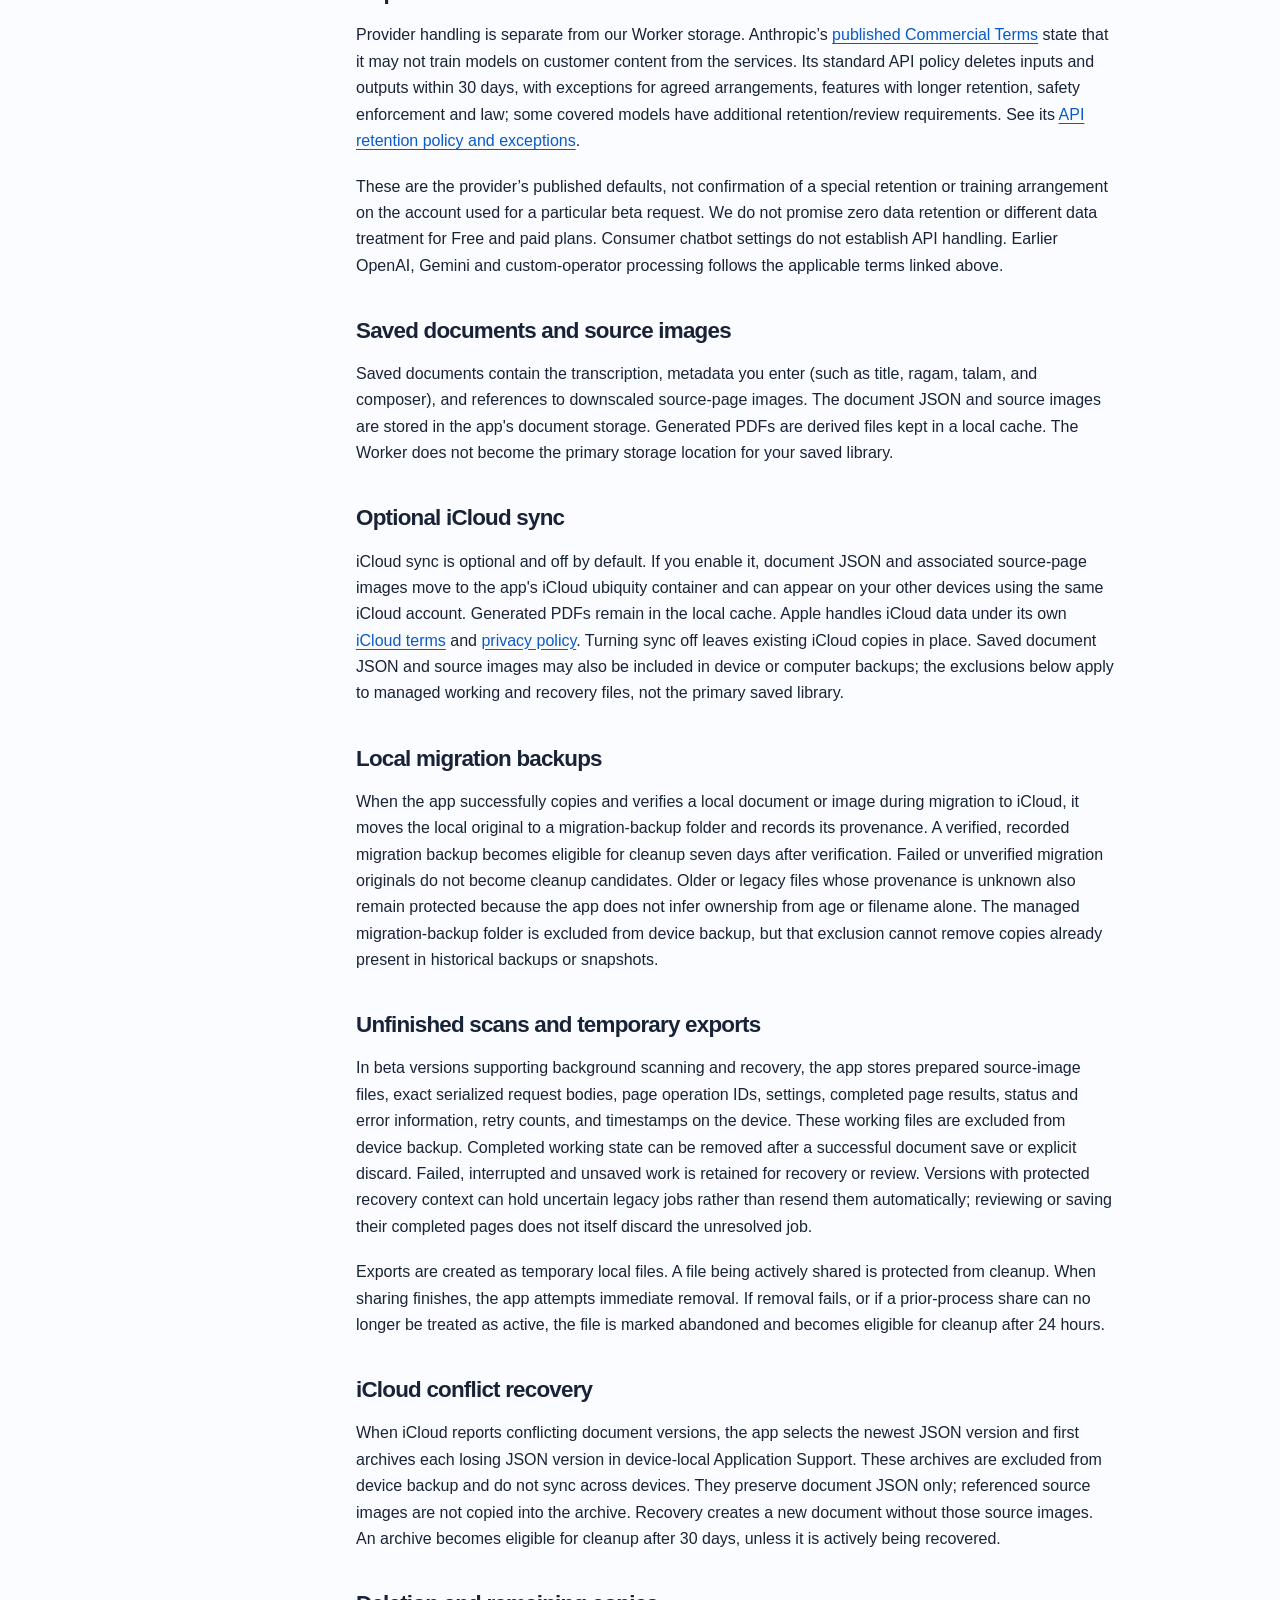
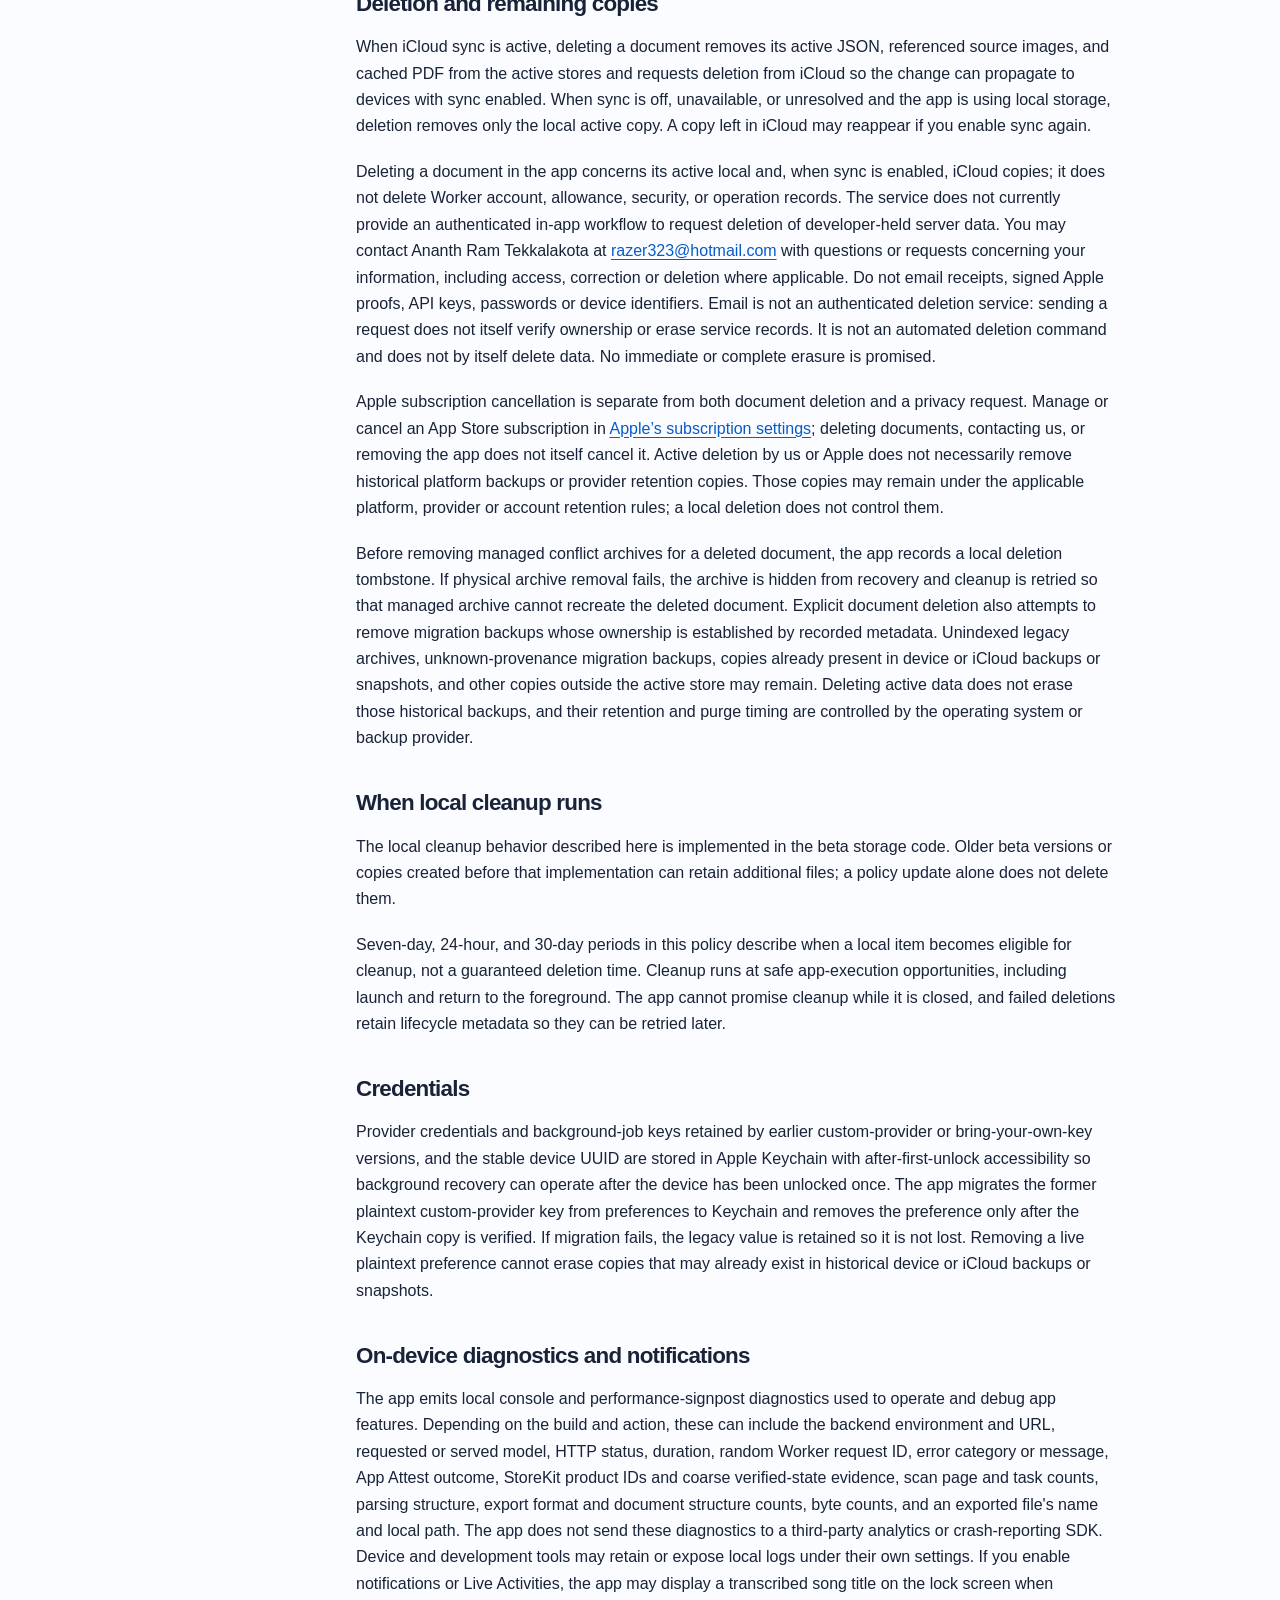
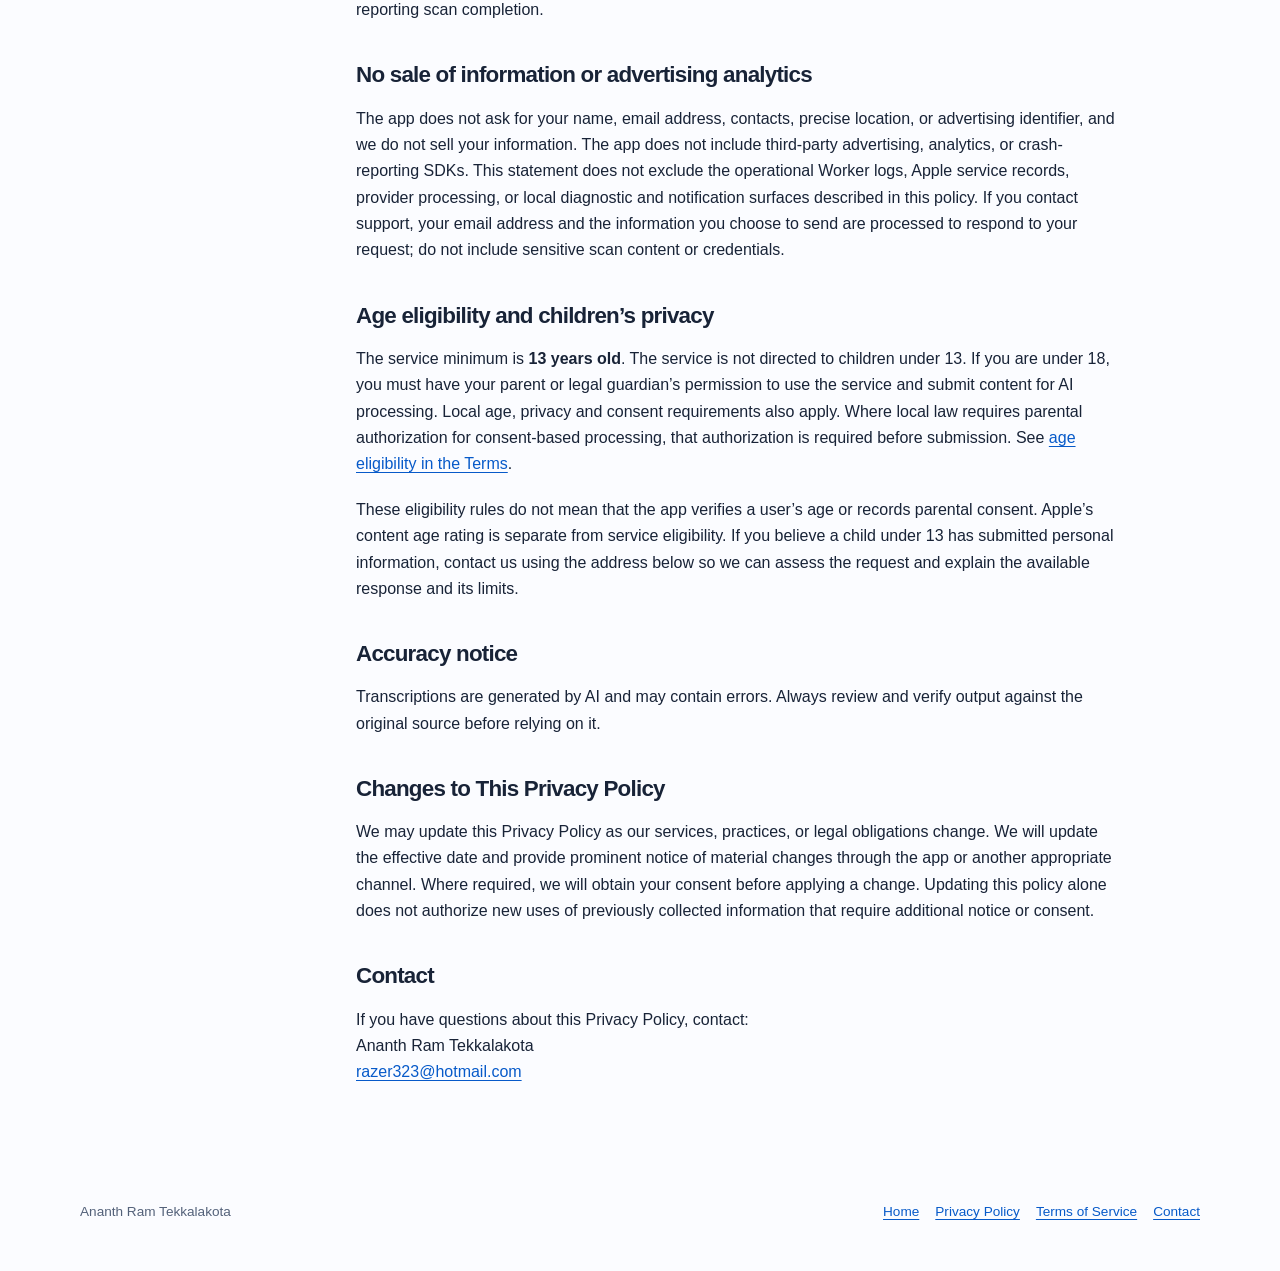
==== commit 5b5632d7: "Prepare Coming soon website with beta policies at stable URLs" ====
--- a/privacy.html
+++ b/privacy.html
@@ -23,10 +23,10 @@
       </nav>
       <main id="main" tabindex="-1">
         <header class="legal-header">
-          <p class="eyebrow">CarnaticTranslate · Release draft</p>
+          <p class="eyebrow">CarnaticTranslate · Beta app &amp; website</p>
           <h1>Privacy Policy</h1>
-          <p class="revision">Draft revised: <time datetime="2026-11-05">5 November 2026</time> · Not yet effective</p>
-          <p class="notice">This draft describes the intended release and identifies processing that has not yet been confirmed. A publication and effective date will be set when the final policy is released.</p>
+          <p class="revision">For the beta app and this prelaunch website</p>
+          <p class="notice">The public app release is coming soon. These privacy disclosures cover use of the beta app, including TestFlight versions, and this website. Features can vary by beta version.</p>
           <p>
             This Privacy Policy explains how CarnaticTranslate ("the app," "we," "us") handles your
             information. CarnaticTranslate is developed and operated by Ananth Ram Tekkalakota.
@@ -38,6 +38,7 @@
             <ol>
               <li><a href="#the-short-version">The short version</a>
               </li>
+              <li><a href="#website-hosting">Website hosting</a></li>
               <li><a href="#source-images-and-ai-transcription">Source images and AI transcription</a>
               </li>
               <li><a href="#ai-providers-and-routing">AI providers and routing</a>
@@ -80,54 +81,26 @@
           </nav>
           <article class="legal-copy" aria-label="Privacy Policy">
             <h2 id="the-short-version">The short version</h2>
-            <p>
-              CarnaticTranslate does not require a separate CarnaticTranslate account and does not include
-              third-party advertising, analytics, or crash-reporting SDKs. A scan sends its source image and
-              transcription instructions through a Cloudflare Worker we operate. Bundled launch processing is
-              planned to use Anthropic’s Claude Haiku across all plans. Saved documents and source images remain on your device or,
-              if you opt in, in your iCloud account. The app and Worker also keep the operational, recovery,
-              purchase, and security records described below.</p>
+            <p>CarnaticTranslate does not require a separate CarnaticTranslate account. Transcribing a page sends its source image and instructions for cloud AI processing. Beta processing and earlier provider routes are described below; the planned public release will use Anthropic Claude Haiku across all plans. Your saved library stays on your device or, if you opt in, in your iCloud account.</p>
+            <p>The beta service uses operational, security, purchase and recovery records. Where server response recovery is enabled, a successful response is stored temporarily in encrypted form. The app does not include third-party advertising, analytics or crash-reporting SDKs.</p>
+            <p>This website presents information and support links; it does not accept scan uploads or offer an App Store download. If you email support, we receive your email address and the information you choose to send.</p>
+            <h2 id="website-hosting">Website hosting</h2>
+            <p>This site is hosted on GitHub Pages. GitHub logs and stores visitors’ IP addresses for security purposes, including visits without a GitHub sign-in. See <a href="https://docs.github.com/en/pages/getting-started-with-github-pages/what-is-github-pages#data-collection">GitHub Pages data collection</a> and <a href="https://docs.github.com/en/site-policy/privacy-policies/github-general-privacy-statement">GitHub’s Privacy Statement</a>. We do not add advertising or analytics scripts to this site. Following an external link or emailing support uses that service’s own processing.</p>
             <h2 id="source-images-and-ai-transcription">Source images and AI transcription</h2>
-            <p>
-              For the app-supplied transcription service, each scanned page is sent to our Cloudflare Worker
-              with the transcription prompt and any continuation context needed for a multi-page scan. The
-              Worker validates the request, applies security and page-allowance checks, forwards the image and
-              instructions to the AI provider determined by the Worker service configuration, and returns
-              the transcription response to the app. Response formats and provider handling may differ by
-              provider, account, and configuration. The applicable provider terms and privacy practices govern
-              that provider's processing in addition to this policy.</p>
-            <p>
-              The Worker buffers the request and provider response while processing the scan. Its application
-              code does not deliberately write the source image, prompt, or raw provider response to Worker
-              logs or ordinary Durable Object records. A successful scan response is handled
-              separately for short-term result retrieval as described below. Cloudflare still processes the
-              request as the infrastructure provider; application-code behavior alone does not establish every
-              account-level, edge, support-access, or internal-retention setting at Cloudflare.</p>
+            <p>For app-supplied transcription, the app sends each selected page, transcription instructions and any multi-page continuation context through our Cloudflare Worker. Depending on the beta service configuration, the Worker authenticates the request, applies technical and page-allowance checks, forwards the image and instructions to the configured AI provider, and returns the response. Each provider processes the data under its applicable API or commercial terms.</p>
+            <p>The Worker buffers the request and response while processing. Its application code does not deliberately write source images or prompts to operational logs or ordinary allowance records. Successful responses may be retained separately for recovery, as described below. Cloudflare also handles network and infrastructure processing; this application-code description is not a promise about every Cloudflare internal or account-level retention practice.</p>
             <h2 id="ai-providers-and-routing">AI providers and routing</h2>
-            <p><strong>Planned bundled launch:</strong> Free, Standard and Plus use Anthropic’s Claude Haiku through our Cloudflare service. The service selects the model. A request may have at most one bounded retry of the same model, within the existing processing limits; it does not fall back to another AI provider. Interrupted-response recovery is separate, as described below.</p>
-            <p><strong>Verification status:</strong> this is the intended launch scope, not confirmation of current production routing or account settings. The prepared automatic route selects Anthropic with a bounded same-model retry; the actual release app and effective production configuration still require verification.</p>
-            <p><strong>Historical providers:</strong> earlier app or service configurations supported OpenAI and Google’s Gemini API. If an earlier request used one of those paths, its processing was subject to that provider’s applicable terms and data practices. See <a href="https://developers.openai.com/api/docs/guides/your-data">OpenAI’s API data controls</a>, its <a href="https://openai.com/policies/services-agreement/">Services Agreement</a>, and <a href="https://ai.google.dev/gemini-api/terms">Google’s Gemini API terms and data-use provisions</a>. A change in launch provider does not erase earlier provider-held copies.</p>
-            <p><strong>Earlier custom-endpoint support:</strong> where you configured a custom endpoint in an earlier build, the app sent the image, instructions and endpoint credential directly to that operator instead of our Worker. That operator’s terms and privacy practices applied. An OpenAI-compatible API format does not establish that OpenAI operated the endpoint. This historical disclosure does not offer custom endpoints as a launch feature.</p>
+            <p><strong>Beta versions:</strong> the beta service supports an automatic Anthropic Claude Haiku route. Earlier beta builds and service configurations also supported OpenAI and Google’s Gemini API; a request made through one of those versions or routes is subject to that provider’s practices. The build and service route determine processing. This does not mean every page goes to all providers or that every beta user can select a provider.</p>
+            <p><strong>Planned public release:</strong> bundled transcription is planned to use Anthropic Claude Haiku across Free, Standard and Plus. The service selects the model; bounded retries stay with the same model rather than falling back to another AI provider. The public release is coming soon.</p>
+            <p><strong>Earlier custom-endpoint versions:</strong> if you use a beta version that supports a configured custom endpoint, it sends the image, instructions and endpoint credential directly to that operator instead of our Worker. The operator’s terms and privacy practices apply. An OpenAI-compatible API format does not mean OpenAI operates the endpoint. Custom endpoints are not an advertised feature of the planned public release.</p>
+            <p>For provider terms and data handling, see <a href="https://www.anthropic.com/legal/commercial-terms">Anthropic’s Commercial Terms</a>, <a href="https://developers.openai.com/api/docs/guides/your-data">OpenAI’s API data controls</a> and <a href="https://openai.com/policies/services-agreement/">Services Agreement</a>, and <a href="https://ai.google.dev/gemini-api/terms">Google’s Gemini API terms</a>. Changing a provider does not erase copies already held by an earlier provider or endpoint operator.</p>
             <h2 id="short-term-worker-result-retrieval">Short-term Worker result retrieval</h2>
-            <p>
-              To recover a scan response when delivery is interrupted, the Worker stores the response
-              returned to the app and its served-model value as application-encrypted ciphertext. Depending
-              on the provider path, this response may include provider-format metadata, such as token usage.
-              A matching request from the same pseudonymous owner, operation, and input may retrieve that result for up
-              to 15 minutes without another provider call or page charge. The Worker does not place the source
-              image or prompt in this recovery ciphertext.</p>
-            <p>
-              After the retrieval window expires, the ciphertext and encryption IV become eligible for active
-              deletion by a Worker alarm or a later cleanup or admission operation. Eligibility and active
-              deletion are separate: Cloudflare does not guarantee that an alarm runs at the exact expiry time.
-              The operation UUID, request-body hash, allowance link, operation state, expiry, and deletion time
-              remain in active service storage without an application-level expiry. In addition, Cloudflare's
-              SQLite point-in-time recovery can restore prior Durable Object state from a point within the
-              previous 30 days (<a href="https://developers.cloudflare.com/durable-objects/api/sqlite-storage-api/">Cloudflare’s SQLite/PITR documentation</a>). Active deletion therefore does not erase copies that may remain in that
-              point-in-time recovery history.</p>
+            <p>Where response recovery is enabled, the Worker stores the successful response returned to the app and the served-model value as application-encrypted ciphertext. Depending on the route, the response may include provider-format metadata, such as token usage. The source image and prompt are not included in this recovery payload. A matching request from the same pseudonymous owner, operation and input can retrieve the result for up to 15 minutes without another provider call or page charge.</p>
+            <p>Retrieval eligibility is separate from deletion. The Worker implementation makes expired ciphertext and its encryption IV eligible for active cleanup by an alarm or a later cleanup/admission operation; this is not a guarantee of deletion at the exact expiry time. Operation IDs, input hashes, allowance links, operation state and expiry/deletion timestamps can remain without an application-level expiry.</p>
+            <p>Cloudflare’s SQLite-backed Durable Objects support point-in-time recovery of earlier state within the previous 30 days (<a href="https://developers.cloudflare.com/durable-objects/api/sqlite-storage-api/">SQLite storage and PITR documentation</a>). Removing active ciphertext does not remove historical backup or restore copies. We do not promise that every beta environment has identical recovery settings or that expired results can still be recovered.</p>
             <h2 id="operational-records-and-identifiers">Operational records and identifiers</h2>
             <p>
-              The app and Worker use pseudonymous identifiers to secure the service, enforce page allowances,
+              Beta versions of the app and Worker use pseudonymous identifiers to secure the service, enforce page allowances,
               and make retries idempotent. These include a random device UUID stored in Keychain, an Apple App
               Attest key and receipt, a per-page operation UUID, a random Worker request ID, server-created owner
               and account identifiers, and HMAC-derived Apple transaction lookup keys. Cloudflare also processes
@@ -135,29 +108,24 @@
               device UUID and IP address transiently to derive throttle selectors; our custom logs do not include
               the raw device UUID or IP address.</p>
             <p>
-              Worker storage contains App Attest registration and counter state, opaque owner bindings,
+              Depending on the enabled beta features, Worker storage contains App Attest registration and counter state, opaque owner bindings,
               subscription grants and dates, page usage and reservations, throttle counts, and operation records.
               Raw Apple transaction identifiers, signed Apple proofs, notification bodies, source images,
               prompts, and transcription text are not deliberately stored in these records. Except for the
               specific expiring records described in this policy, these pseudonymous service records currently
               have no application-level deletion schedule or user deletion endpoint.</p>
             <p>
-              The Worker emits custom operational logs for each request. Depending on the route, these logs may
+              The Worker implementation emits custom operational logs for requests. Depending on the route, these logs may
               include the random request ID, route and outcome, requested and served provider/model, provider
               status, latency and duration, fallback or retry result, token counts, finish reason, App Attest
               outcome and timing, plan and allowance counts and dates, and the page operation UUID. They do not
               deliberately include images, prompts, transcription bodies, provider credentials, raw Apple proofs,
-              or raw Apple transaction identifiers. Worker observability is configured for full head sampling,
-              while Cloudflare automatic invocation logs are disabled in the checked-in configuration. Cloudflare
+              or raw Apple transaction identifiers. Logging behavior depends on the beta service configuration. Cloudflare
               account settings and plan determine how long Workers Logs remain available and whether any
-              account-level export exists; no log export is configured in the application source.</p>
+              account-level export exists; the application source does not configure a log export. This does not establish the absence of account-managed exports or other operational copies.</p>
             <h2 id="ai-provider-use-and-retention">AI-provider use and retention</h2>
-            <p>Provider handling is separate from our Worker storage. The following are Anthropic’s published API/commercial defaults, not confirmation of the arrangements or controls on the account used by CarnaticTranslate.</p>
-            <ul>
-              <li><strong>Anthropic:</strong> its commercial guidance says submitted content is not used for model training by default; explicit sharing or feedback may permit training. Its standard API retention policy provides deletion of inputs and outputs within 30 days, with exceptions for agreed terms, features with longer retention, safety enforcement and law. Covered models can have separate retention and review requirements. See <a href="https://privacy.claude.com/en/articles/7996885-how-do-you-use-personal-data-in-model-training">commercial training practices</a>, <a href="https://privacy.claude.com/en/articles/7996866-how-long-do-you-store-my-organization-s-data">API retention and exceptions</a>, <a href="https://platform.claude.com/docs/en/manage-claude/api-and-data-retention">API retention controls</a> and <a href="https://www.anthropic.com/legal/commercial-terms">Commercial Terms</a>.
-              </li>
-            </ul>
-            <p>Account-specific contracts, workspace settings, voluntary data sharing, retention exceptions and access arrangements for the intended release have not been confirmed. We do not promise zero data retention, account-specific training settings, or different privacy treatment for Free and paid plans. Consumer chatbot settings do not establish API data handling. Historical provider and custom-operator handling is separate from the bundled launch processing described above.</p>
+            <p>Provider handling is separate from our Worker storage. Anthropic’s <a href="https://www.anthropic.com/legal/commercial-terms">published Commercial Terms</a> state that it may not train models on customer content from the services. Its standard API policy deletes inputs and outputs within 30 days, with exceptions for agreed arrangements, features with longer retention, safety enforcement and law; some covered models have additional retention/review requirements. See its <a href="https://privacy.claude.com/en/articles/7996866-how-long-do-you-store-my-organization-s-data">API retention policy and exceptions</a>.</p>
+            <p>These are the provider’s published defaults, not confirmation of a special retention or training arrangement on the account used for a particular beta request. We do not promise zero data retention or different data treatment for Free and paid plans. Consumer chatbot settings do not establish API handling. Earlier OpenAI, Gemini and custom-operator processing follows the applicable terms linked above.</p>
             <h2 id="saved-documents-and-source-images">Saved documents and source images</h2>
             <p>
               Saved documents contain the transcription, metadata you enter (such as title, ragam, talam,
@@ -181,12 +149,10 @@
               that exclusion cannot remove copies already present in historical backups or snapshots.</p>
             <h2 id="unfinished-scans-and-temporary-exports">Unfinished scans and temporary exports</h2>
             <p>
-              For background scanning and recovery after interruption, the app stores prepared source-image
+              In beta versions supporting background scanning and recovery, the app stores prepared source-image
               files, exact serialized request bodies, page operation IDs, settings, completed page results,
               status and error information, retry counts, and timestamps on the device. These working files are
-              excluded from device backup. A completed job is removed only after its result is successfully saved
-              as a document or you explicitly discard it. Failed, interrupted, and completed-but-unsaved work
-              remains available for recovery or review until you save or discard it.</p>
+              excluded from device backup. Completed working state can be removed after a successful document save or explicit discard. Failed, interrupted and unsaved work is retained for recovery or review. Versions with protected recovery context can hold uncertain legacy jobs rather than resend them automatically; reviewing or saving their completed pages does not itself discard the unresolved job.</p>
             <p>
               Exports are created as temporary local files. A file being actively shared is protected from
               cleanup. When sharing finishes, the app attempts immediate removal. If removal fails, or if a
@@ -212,7 +178,7 @@
               it does not delete Worker account, allowance, security, or operation records. The service does not
               currently provide an authenticated in-app workflow to request deletion of developer-held server
               data. You may contact Ananth Ram Tekkalakota at <a href="mailto:razer323@hotmail.com">razer323@hotmail.com</a>
-              with questions or to request help concerning your information, including access, correction or deletion requests where applicable. Do not email receipts, signed Apple proofs, API keys, passwords or device identifiers. We will explain any ownership-verification requirements and the scope and limitations of the response. Sending an email is not an
+              with questions or requests concerning your information, including access, correction or deletion where applicable. Do not email receipts, signed Apple proofs, API keys, passwords or device identifiers. Email is not an authenticated deletion service: sending a request does not itself verify ownership or erase service records. It is not an
               automated deletion command and does not by itself delete data. No immediate or complete erasure is
               promised.</p>
             <p>
@@ -220,8 +186,7 @@
               Manage or cancel an App Store subscription in <a href="https://support.apple.com/en-us/118428">Apple’s subscription settings</a>; deleting documents,
               contacting us, or removing the app does not itself cancel it. Active deletion by us or Apple does
               not necessarily remove historical platform backups or provider retention copies. Those copies may
-              remain under the applicable platform, provider, or account retention rules, which have not all been
-              verified for the launch configuration.</p>
+              remain under the applicable platform, provider or account retention rules; a local deletion does not control them.</p>
             <p>
               Before removing managed conflict archives for a deleted document, the app records a local deletion
               tombstone. If physical archive removal fails, the archive is hidden from recovery and cleanup is
@@ -232,6 +197,7 @@
               active data does not erase those historical backups, and their retention and purge timing are
               controlled by the operating system or backup provider.</p>
             <h2 id="when-local-cleanup-runs">When local cleanup runs</h2>
+            <p>The local cleanup behavior described here is implemented in the beta storage code. Older beta versions or copies created before that implementation can retain additional files; a policy update alone does not delete them.</p>
             <p>
               Seven-day, 24-hour, and 30-day periods in this policy describe when a local item becomes eligible
               for cleanup, not a guaranteed deletion time. Cleanup runs at safe app-execution opportunities,
@@ -239,7 +205,7 @@
               and failed deletions retain lifecycle metadata so they can be retried later.</p>
             <h2 id="credentials">Credentials</h2>
             <p>
-              Provider credentials retained from earlier custom-provider or bring-your-own-key settings, the active background-job credential, and the
+              Provider credentials and background-job keys retained by earlier custom-provider or bring-your-own-key versions, and the
               stable device UUID are stored in Apple Keychain with after-first-unlock accessibility so background
               recovery can operate after the device has been unlocked once. The app migrates the former plaintext
               custom-provider key from preferences to Keychain and removes the preference only after the Keychain
@@ -265,8 +231,8 @@
               records, provider processing, or local diagnostic and notification surfaces described in this
               policy. If you contact support, your email address and the information you choose to send are processed to respond to your request; do not include sensitive scan content or credentials.</p>
             <h2 id="age-eligibility-and-children-s-privacy">Age eligibility and children’s privacy</h2>
-            <p>The intended service minimum is <strong>13 years old</strong>. The service is not directed to children under 13. If you are under 18, you must have your parent or legal guardian’s permission to use the service and submit content for AI processing. Local age, privacy and consent requirements also apply. Where local law requires parental authorization for consent-based processing, that authorization is required before submission. See <a href="./terms.html#age-eligibility">age eligibility in the Terms</a>.</p>
-            <p>This draft does not represent that age verification or a parental-consent mechanism is implemented. Apple’s content age rating is separate from service eligibility. If you believe a child under 13 has submitted personal information, contact us using the address below so we can assess the request and explain the available response and its limits.</p>
+            <p>The service minimum is <strong>13 years old</strong>. The service is not directed to children under 13. If you are under 18, you must have your parent or legal guardian’s permission to use the service and submit content for AI processing. Local age, privacy and consent requirements also apply. Where local law requires parental authorization for consent-based processing, that authorization is required before submission. See <a href="./terms.html#age-eligibility">age eligibility in the Terms</a>.</p>
+            <p>These eligibility rules do not mean that the app verifies a user’s age or records parental consent. Apple’s content age rating is separate from service eligibility. If you believe a child under 13 has submitted personal information, contact us using the address below so we can assess the request and explain the available response and its limits.</p>
             <h2 id="accuracy-notice">Accuracy notice</h2>
             <p>
               Transcriptions are generated by AI and may contain errors. Always review and verify output
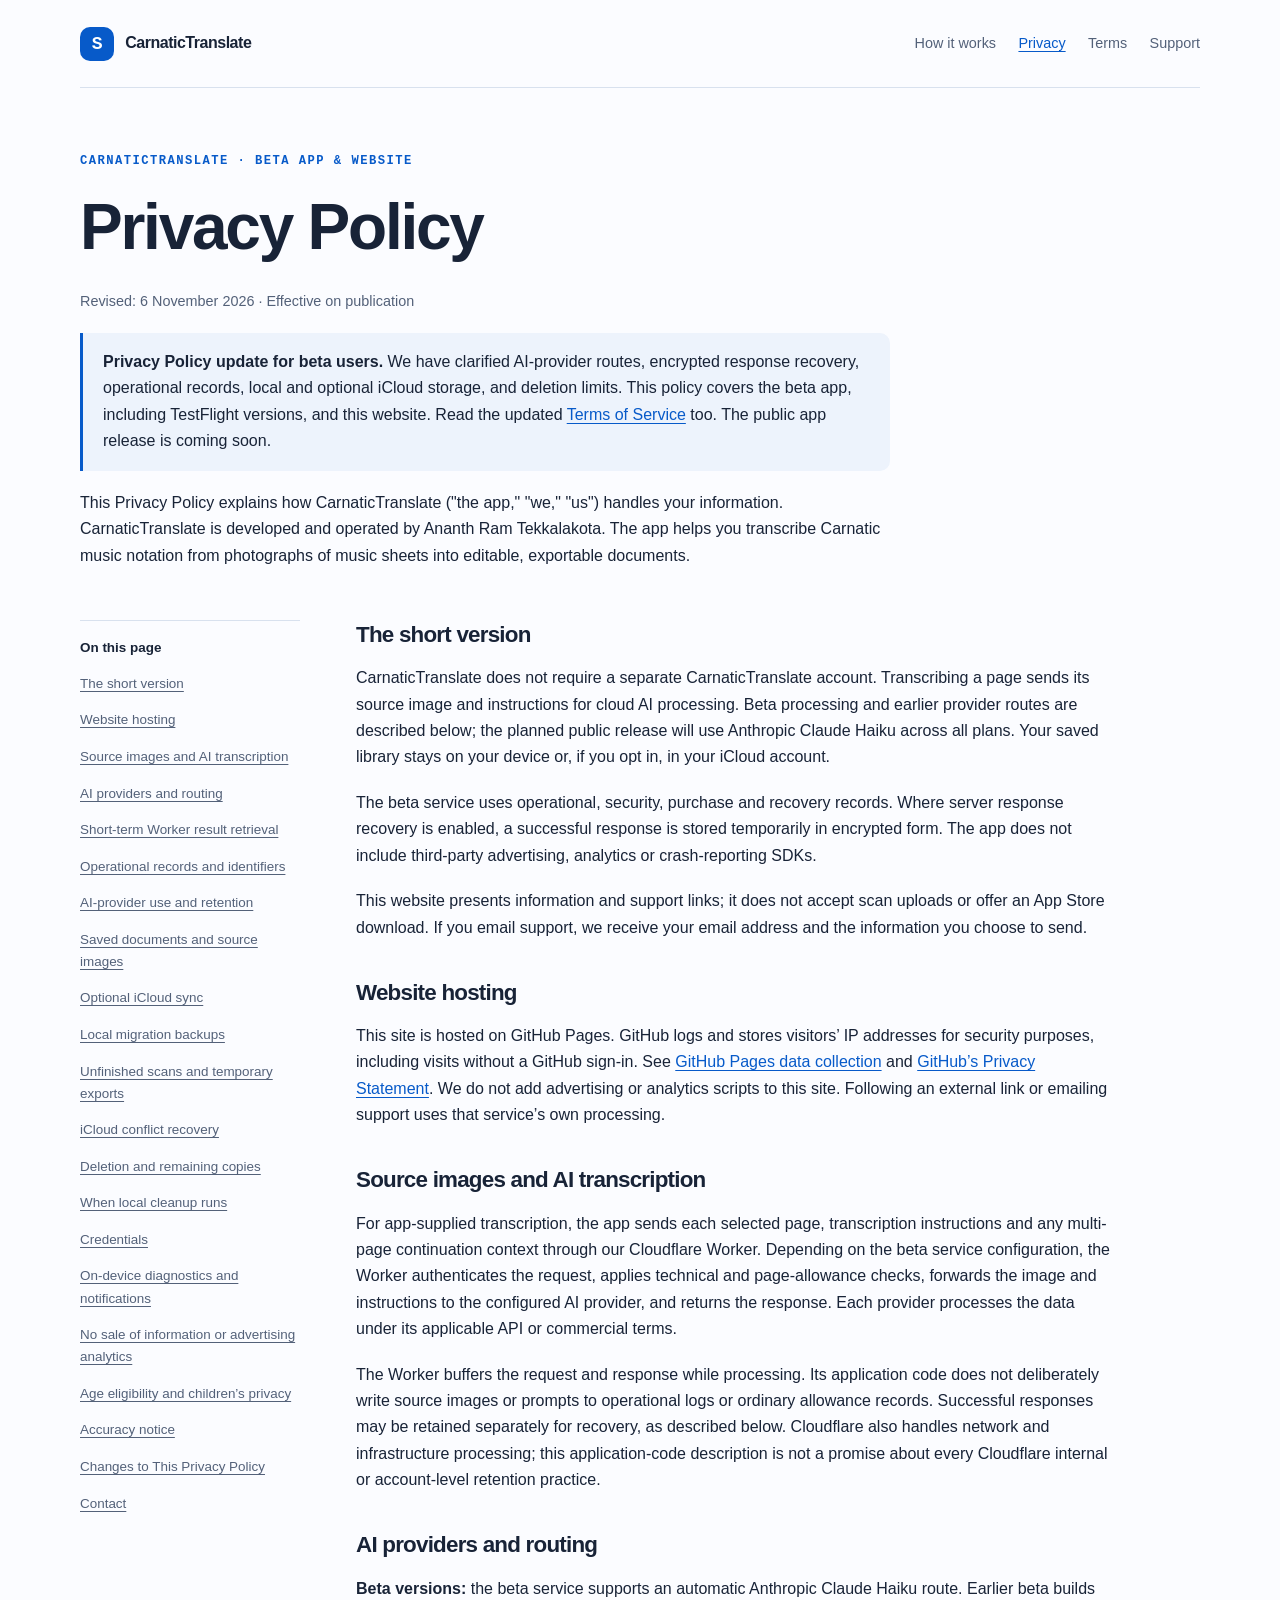
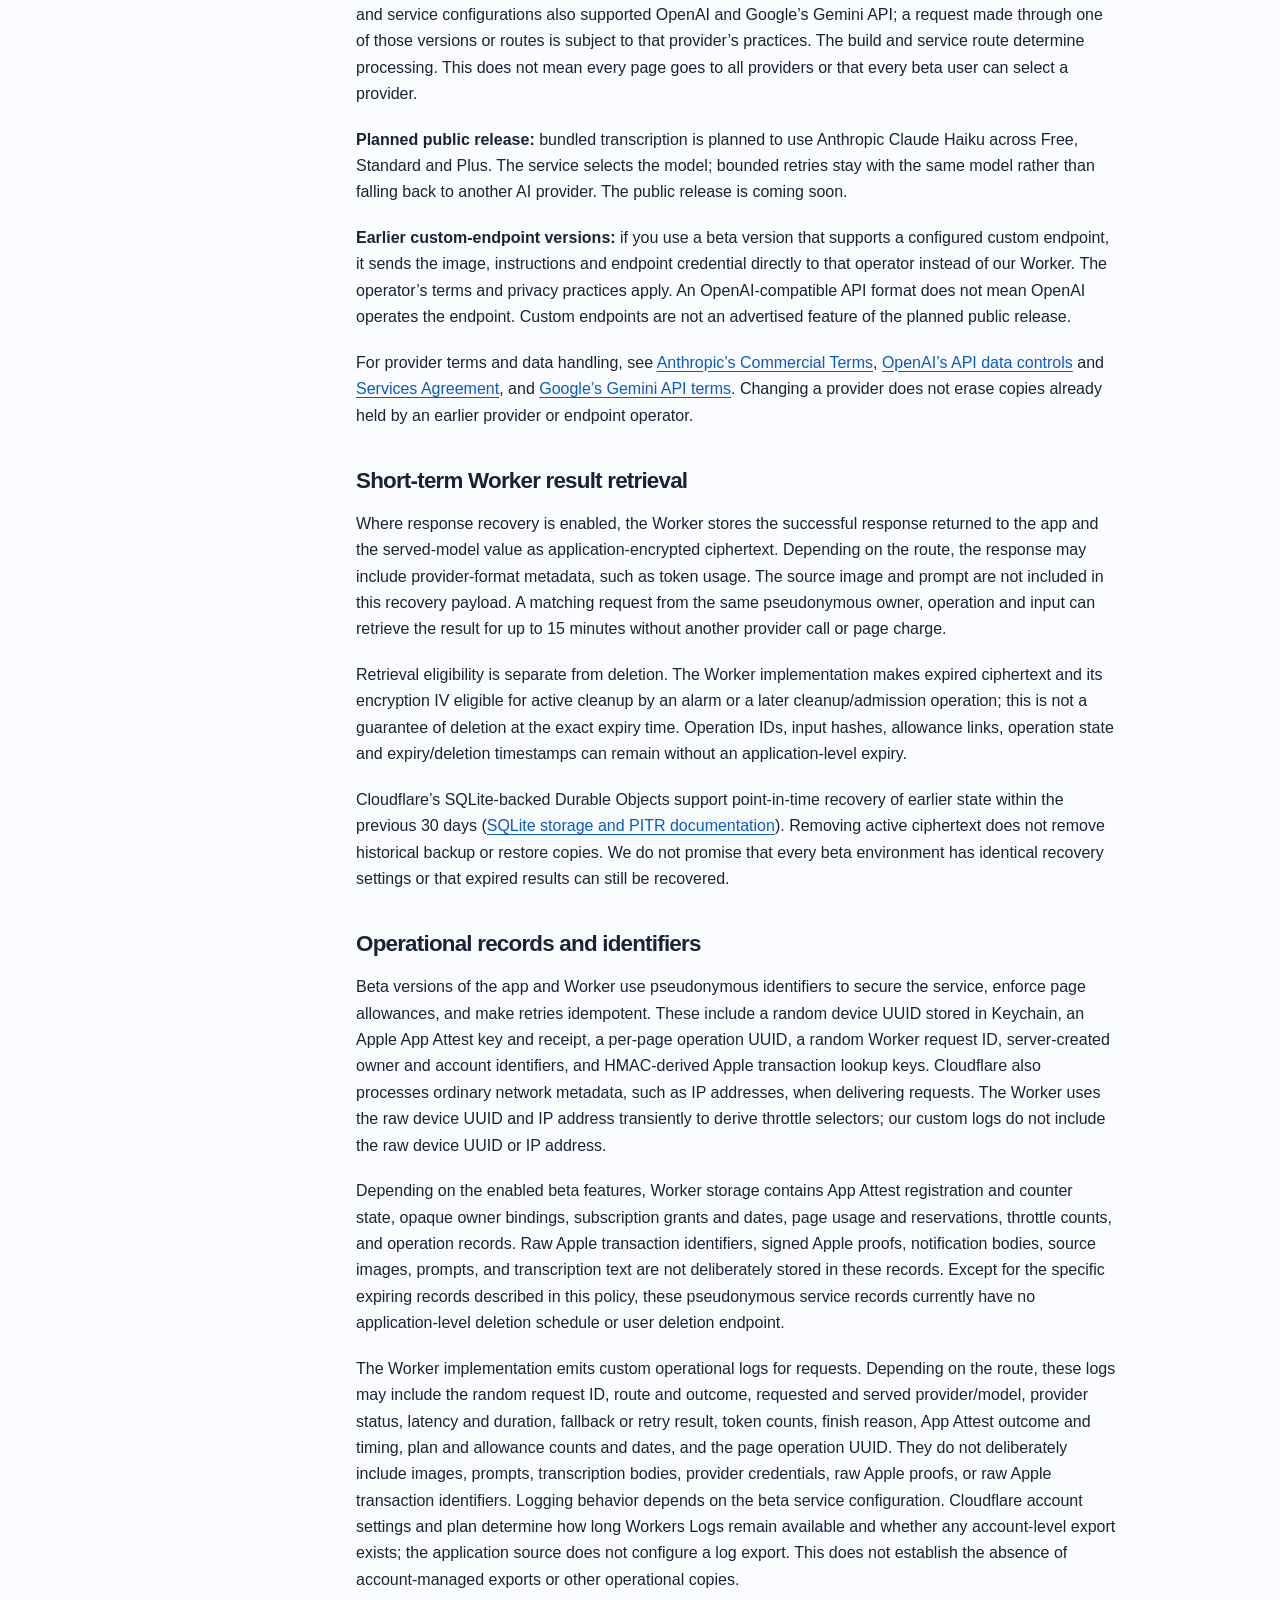
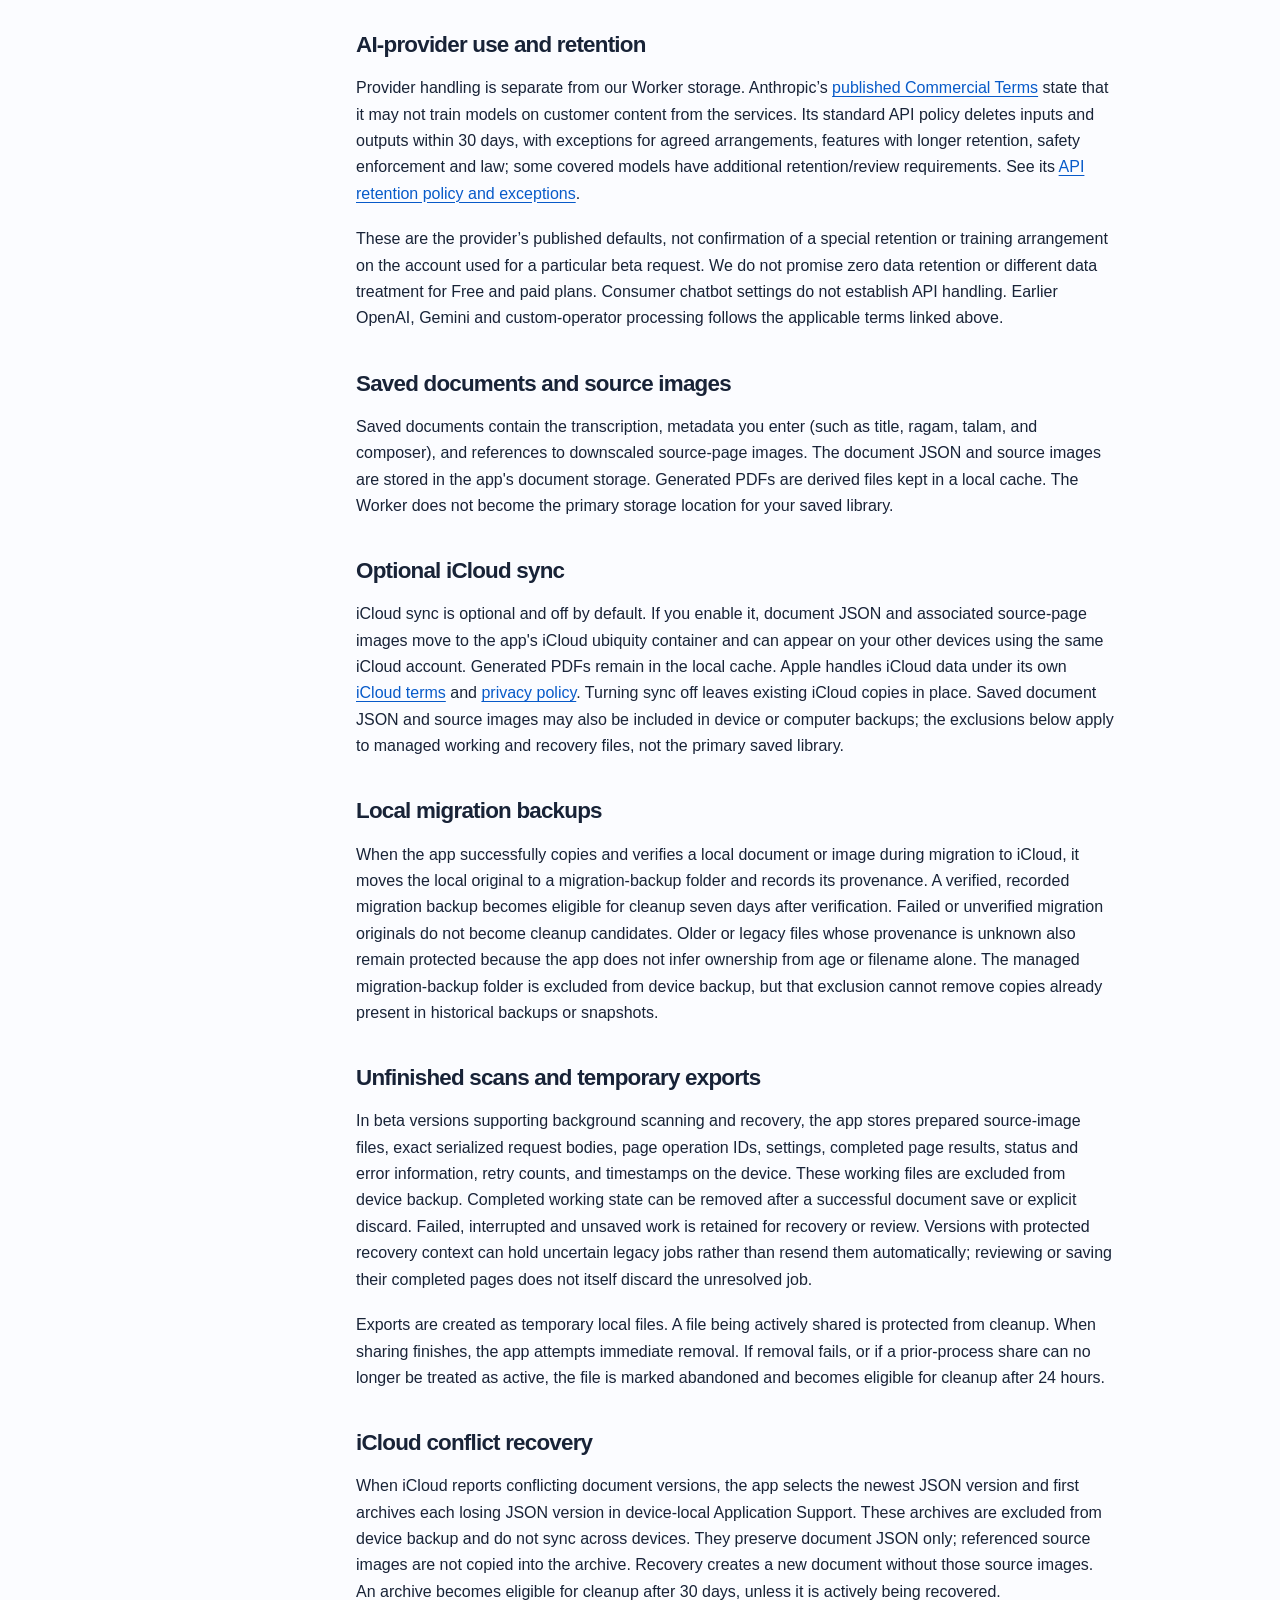
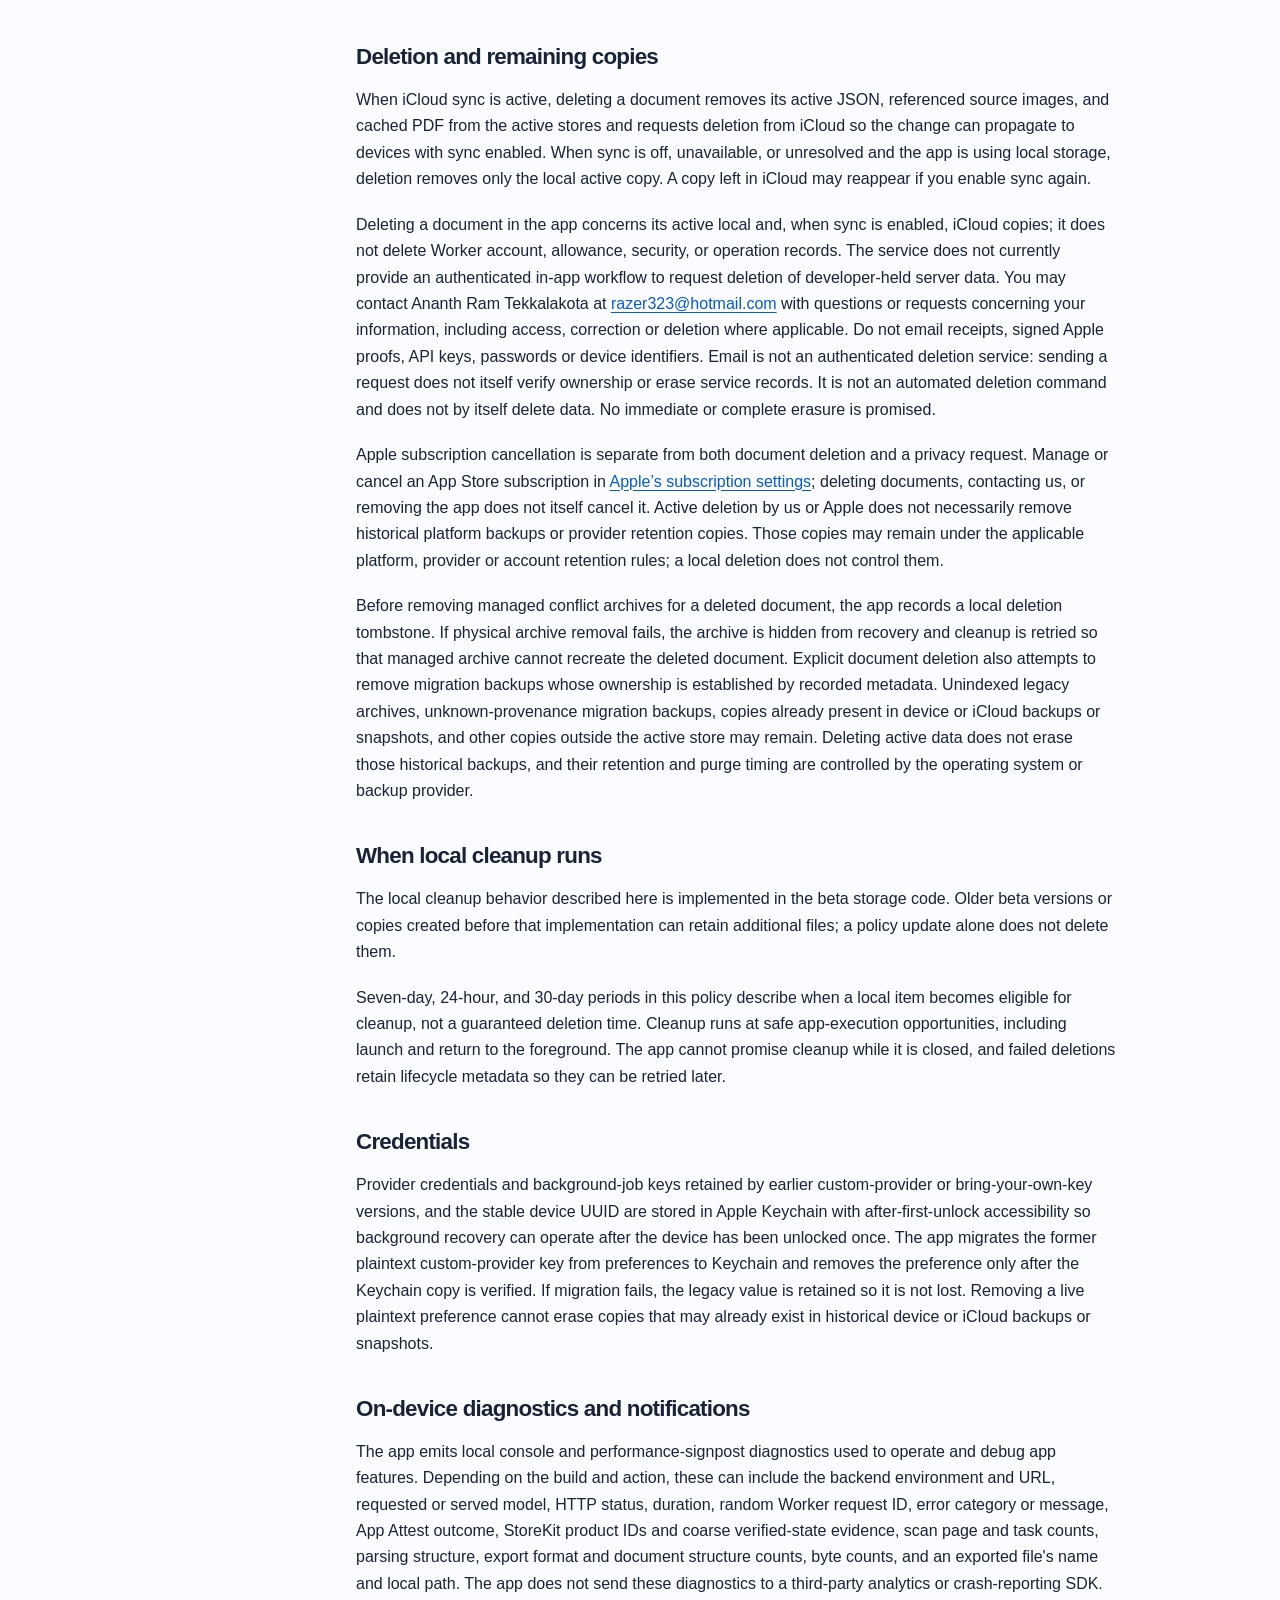
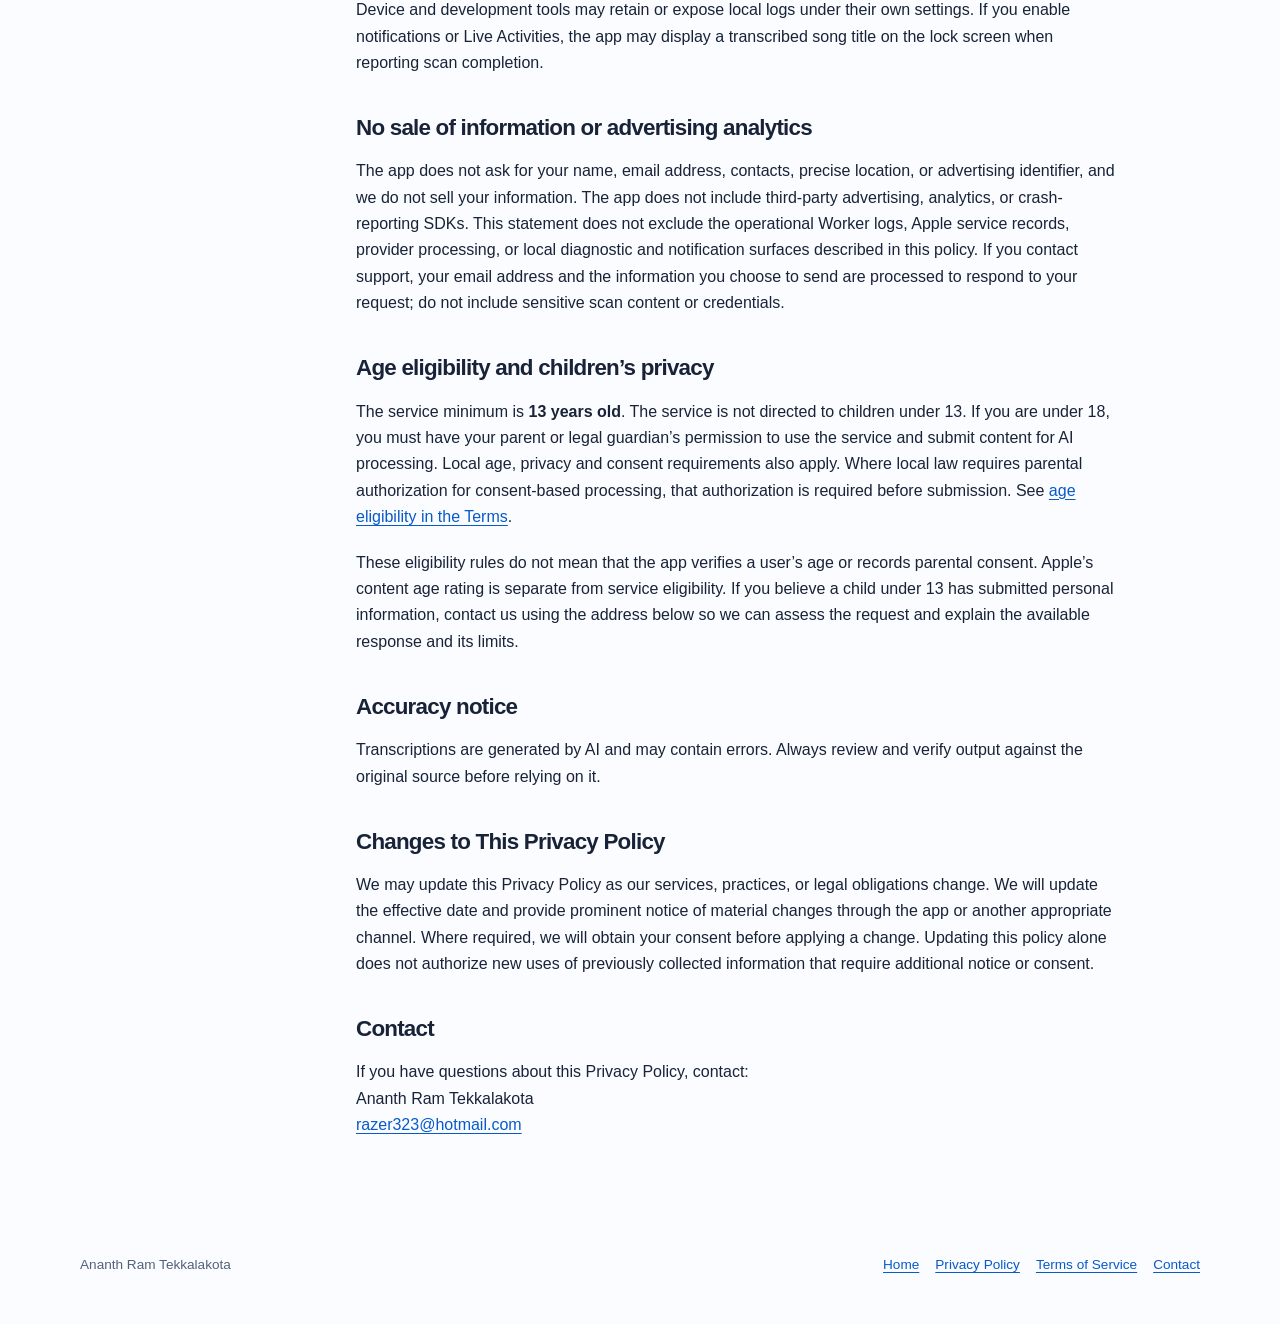
==== commit e7568a94: "Date approved beta policies and add visible change notices" ====
--- a/privacy.html
+++ b/privacy.html
@@ -25,8 +25,8 @@
         <header class="legal-header">
           <p class="eyebrow">CarnaticTranslate · Beta app &amp; website</p>
           <h1>Privacy Policy</h1>
-          <p class="revision">For the beta app and this prelaunch website</p>
-          <p class="notice">The public app release is coming soon. These privacy disclosures cover use of the beta app, including TestFlight versions, and this website. Features can vary by beta version.</p>
+          <p class="revision">Revised: <time datetime="2026-11-06">6 November 2026</time> · Effective on publication</p>
+          <p class="notice"><strong>Privacy Policy update for beta users.</strong> We have clarified AI-provider routes, encrypted response recovery, operational records, local and optional iCloud storage, and deletion limits. This policy covers the beta app, including TestFlight versions, and this website. Read the updated <a href="./terms.html">Terms of Service</a> too. The public app release is coming soon.</p>
           <p>
             This Privacy Policy explains how CarnaticTranslate ("the app," "we," "us") handles your
             information. CarnaticTranslate is developed and operated by Ananth Ram Tekkalakota.
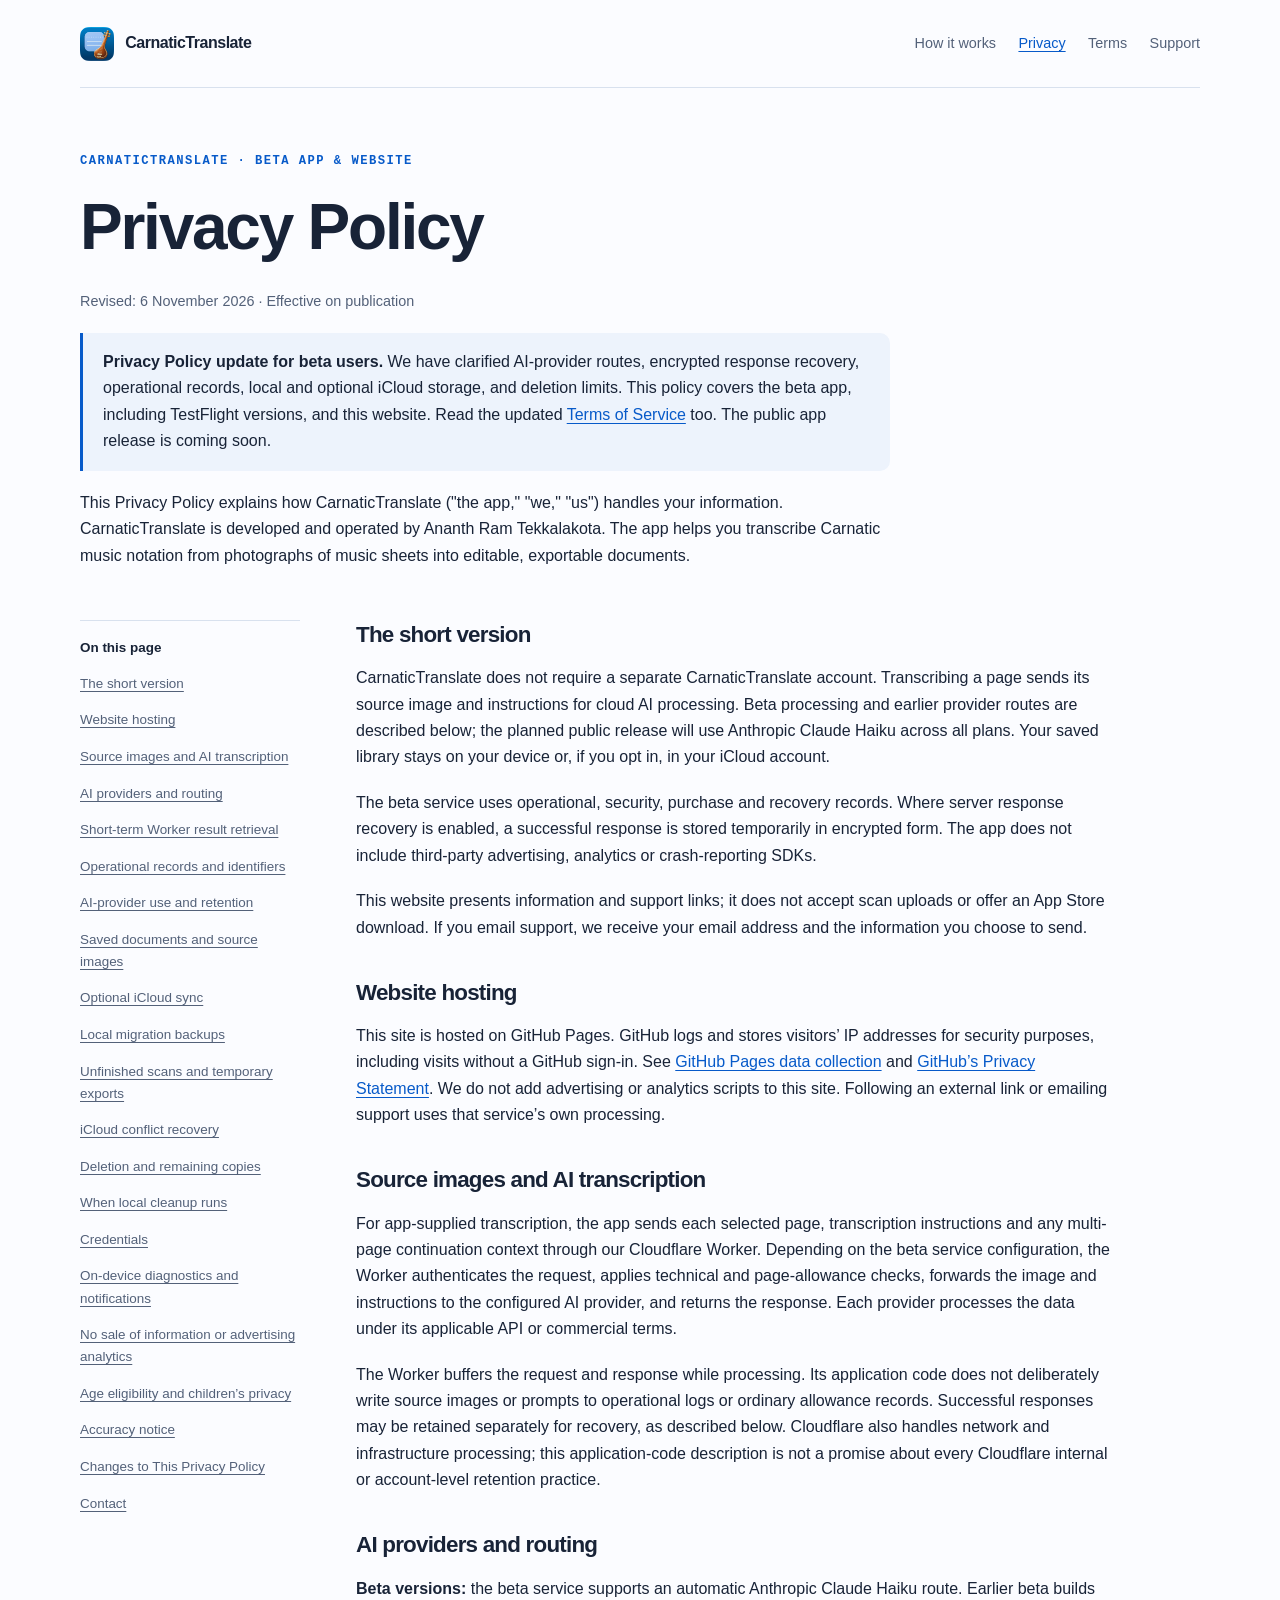
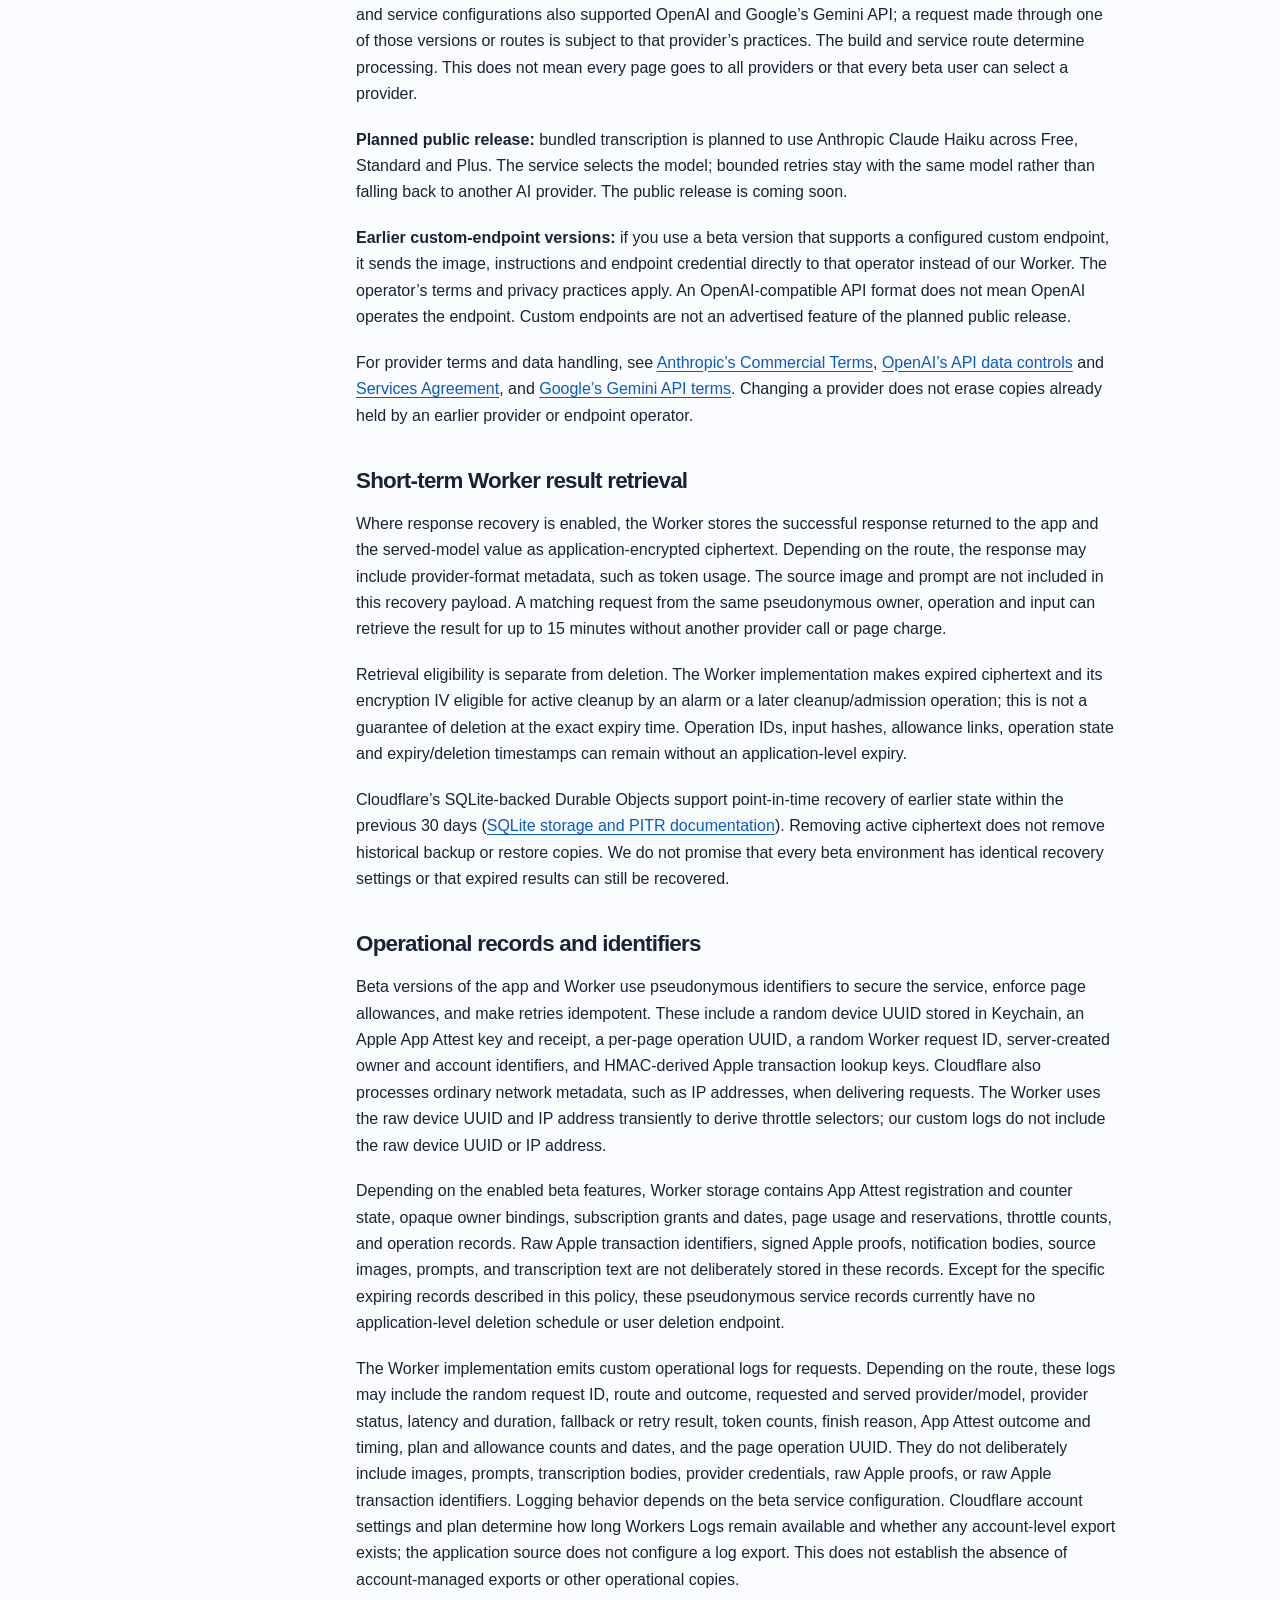
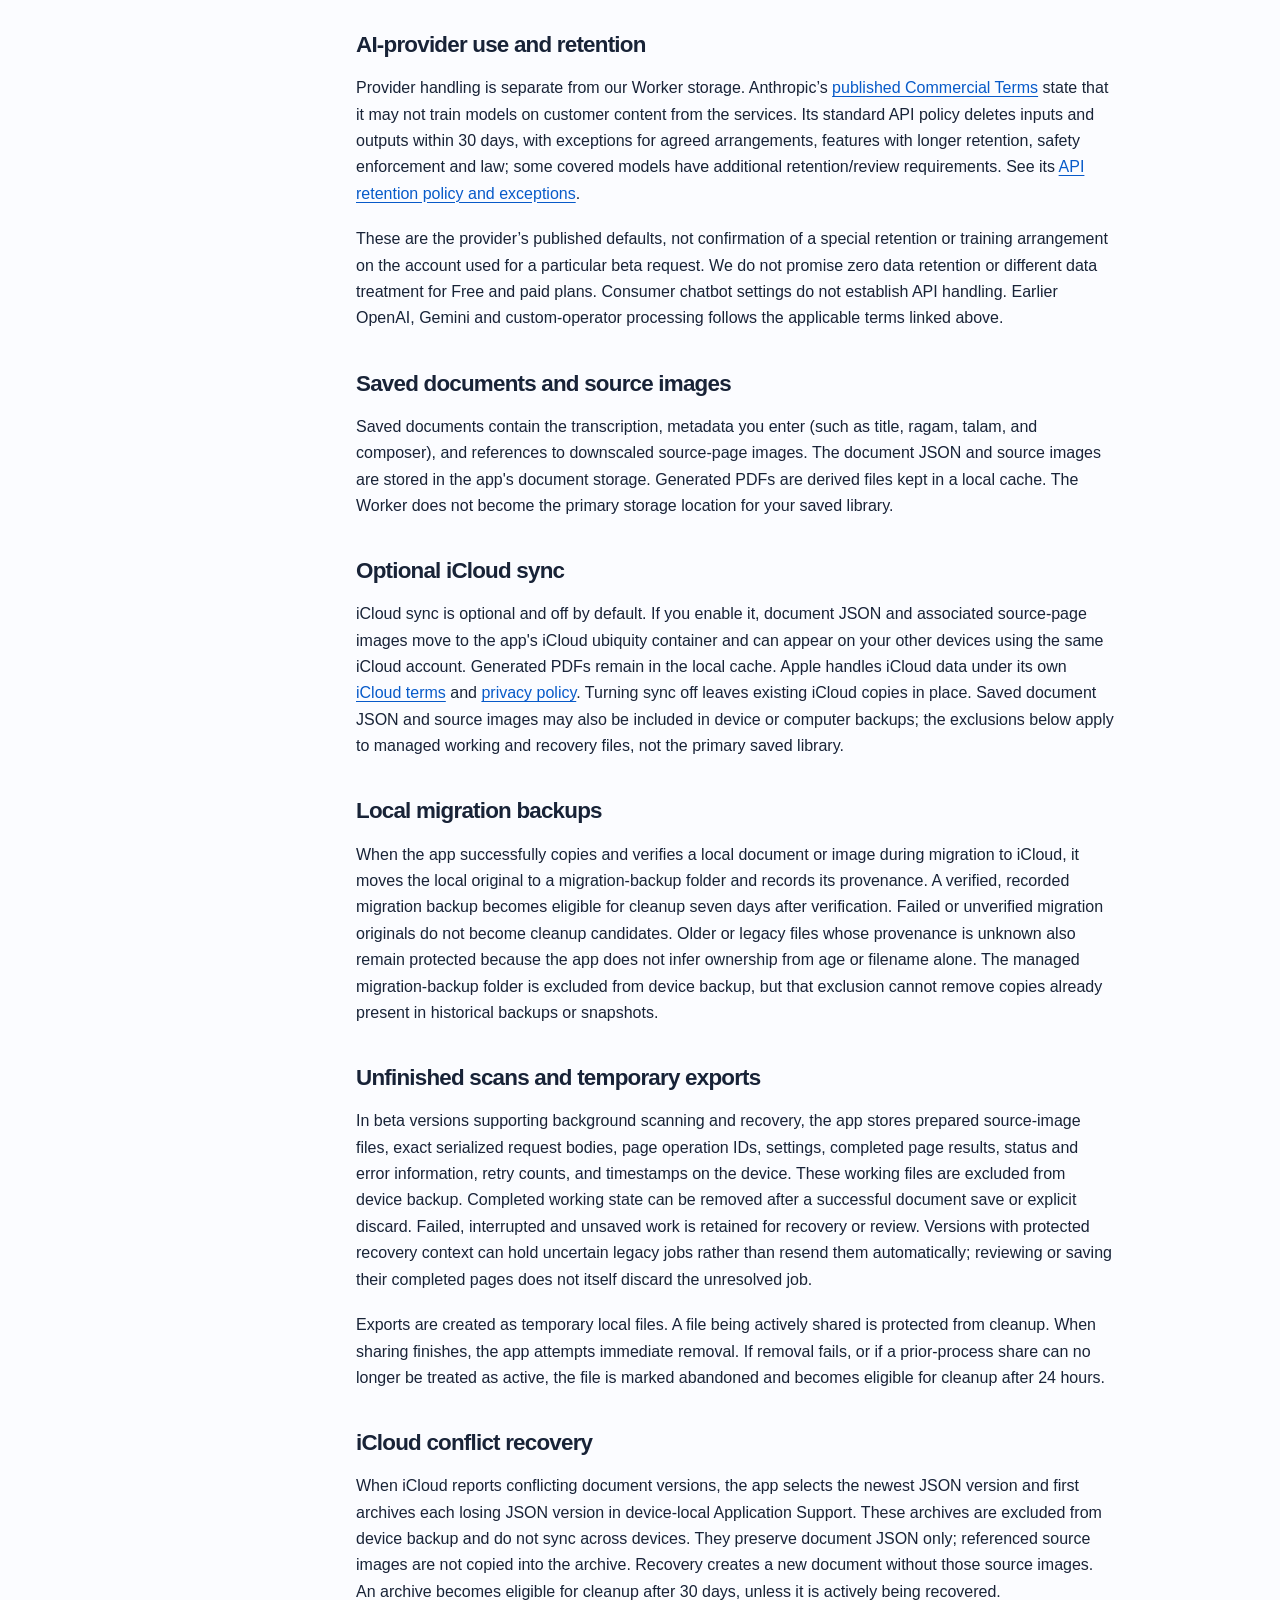
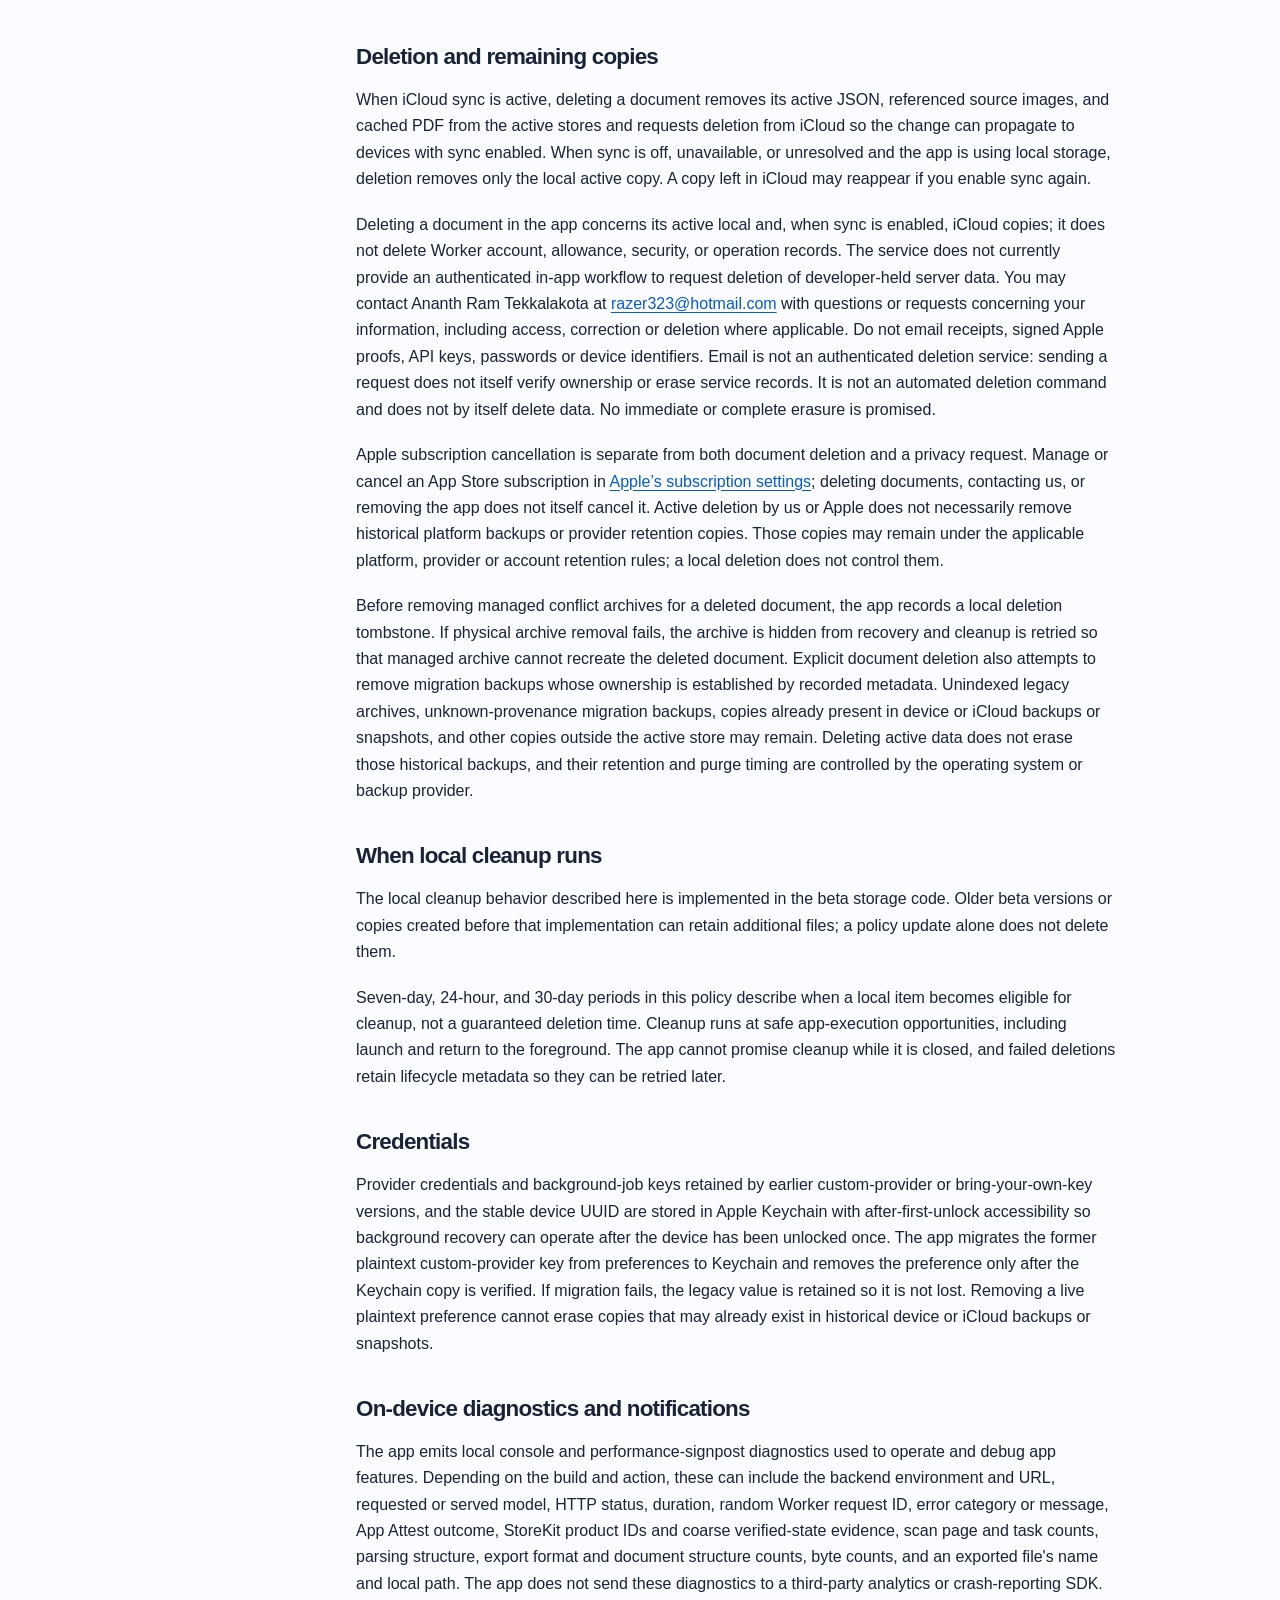
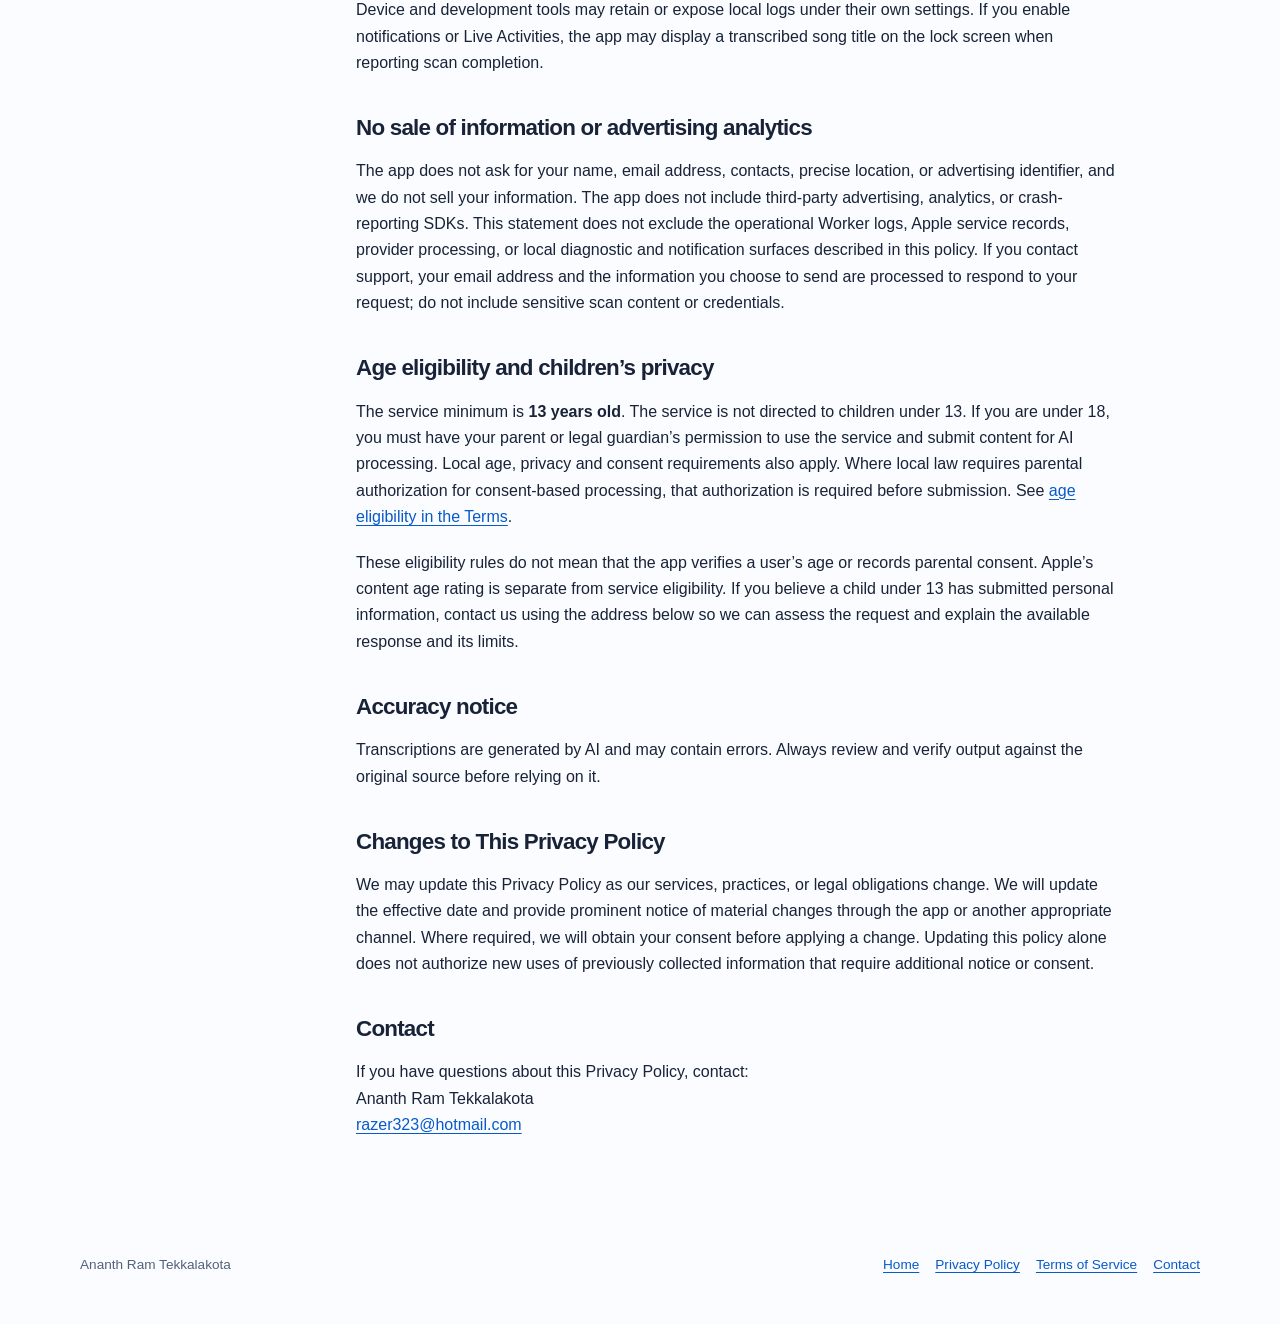
==== commit f5c797ab: "Use approved app icon throughout prelaunch site branding" ====
--- a/privacy.html
+++ b/privacy.html
@@ -5,19 +5,24 @@
     <meta name="viewport" content="width=device-width, initial-scale=1">
     <title>CarnaticTranslate — Privacy Policy</title>
     <link rel="stylesheet" href="./site.css">
-    <link rel="icon" href="./favicon.svg" type="image/svg+xml">
+    <link rel="icon" href="./assets/brand/app-icon.png" type="image/png">
+    <link rel="apple-touch-icon" href="./assets/brand/app-icon.png">
     <meta name="description" content="How CarnaticTranslate handles scans, AI providers, local and iCloud documents, recovery results, retention and privacy requests.">
     <meta name="theme-color" content="#075ac9">
     <meta property="og:type" content="website">
     <meta property="og:title" content="CarnaticTranslate — Privacy Policy">
     <meta property="og:description" content="How CarnaticTranslate handles scans, AI providers, local and iCloud documents, recovery results, retention and privacy requests.">
     <meta property="og:url" content="https://ananthramtekkalakota.github.io/CarnaticTranslate/privacy.html">
+    <meta property="og:image" content="https://ananthramtekkalakota.github.io/CarnaticTranslate/assets/brand/app-icon.png">
+    <meta property="og:image:alt" content="CarnaticTranslate app icon">
+    <meta property="og:image:width" content="1024">
+    <meta property="og:image:height" content="1024">
     <link rel="canonical" href="https://ananthramtekkalakota.github.io/CarnaticTranslate/privacy.html">
   </head>
   <body>
     <a class="skip-link" href="#main">Skip to content</a>
     <div class="wrap">
-      <nav class="site-nav" aria-label="Main navigation"><a class="brand" href="./"><span class="brand-mark" aria-hidden="true">S</span>CarnaticTranslate</a>
+      <nav class="site-nav" aria-label="Main navigation"><a class="brand" href="./"><img class="brand-mark" src="./assets/brand/app-icon.png" width="34" height="34" alt="" aria-hidden="true">CarnaticTranslate</a>
         <div class="nav-links"><a href="./#workflow">How it works</a><a href="./privacy.html" aria-current="page">Privacy</a><a href="./terms.html">Terms</a><a href="./#support">Support</a>
         </div>
       </nav>
--- a/site.css
+++ b/site.css
@@ -68,14 +68,11 @@
   letter-spacing: -.03em;
 }
 .brand-mark {
-  display: grid;
-  place-items: center;
+  display: block;
+  flex-shrink: 0;
   width: 34px;
   height: 34px;
-  border-radius: 10px;
-  color: #fff;
-  background: #075ac9;
-  font: 700 18px var(--mono);
+  object-fit: contain;
 }
 .nav-links {
   display: flex;
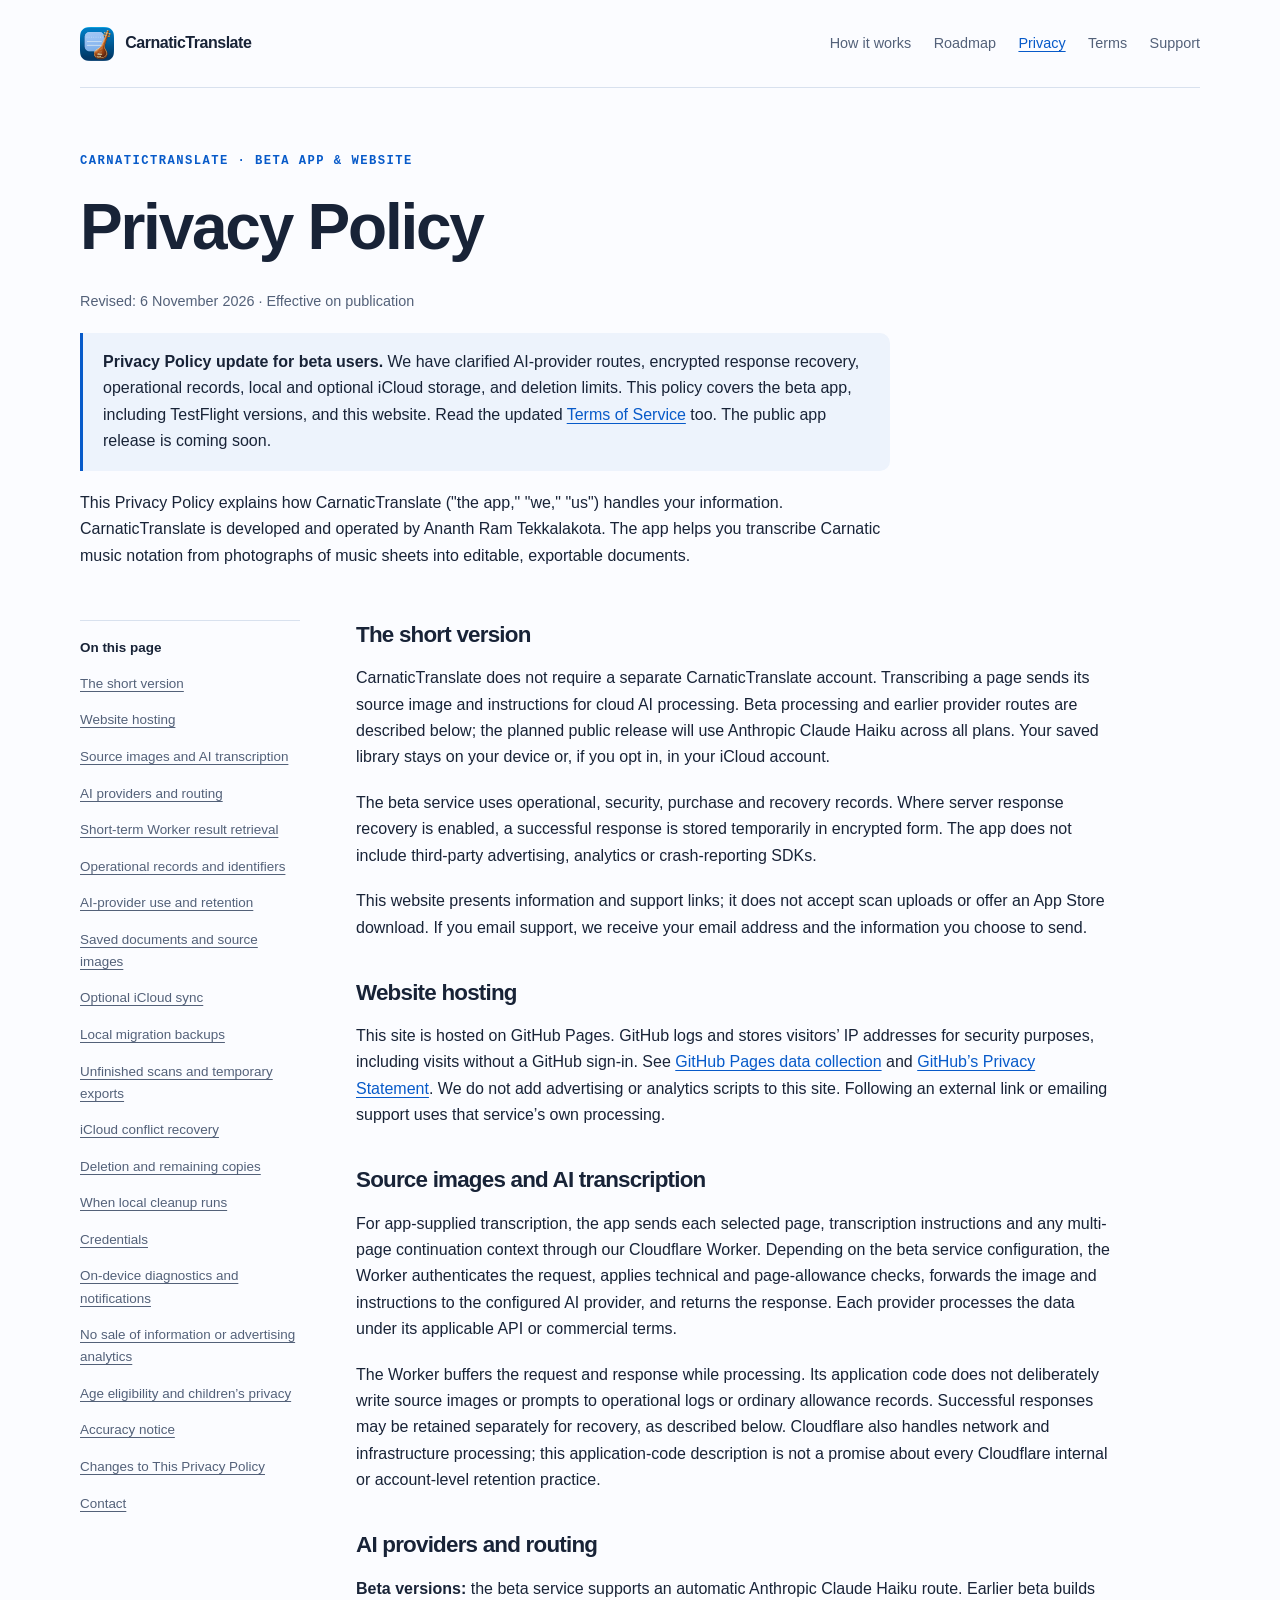
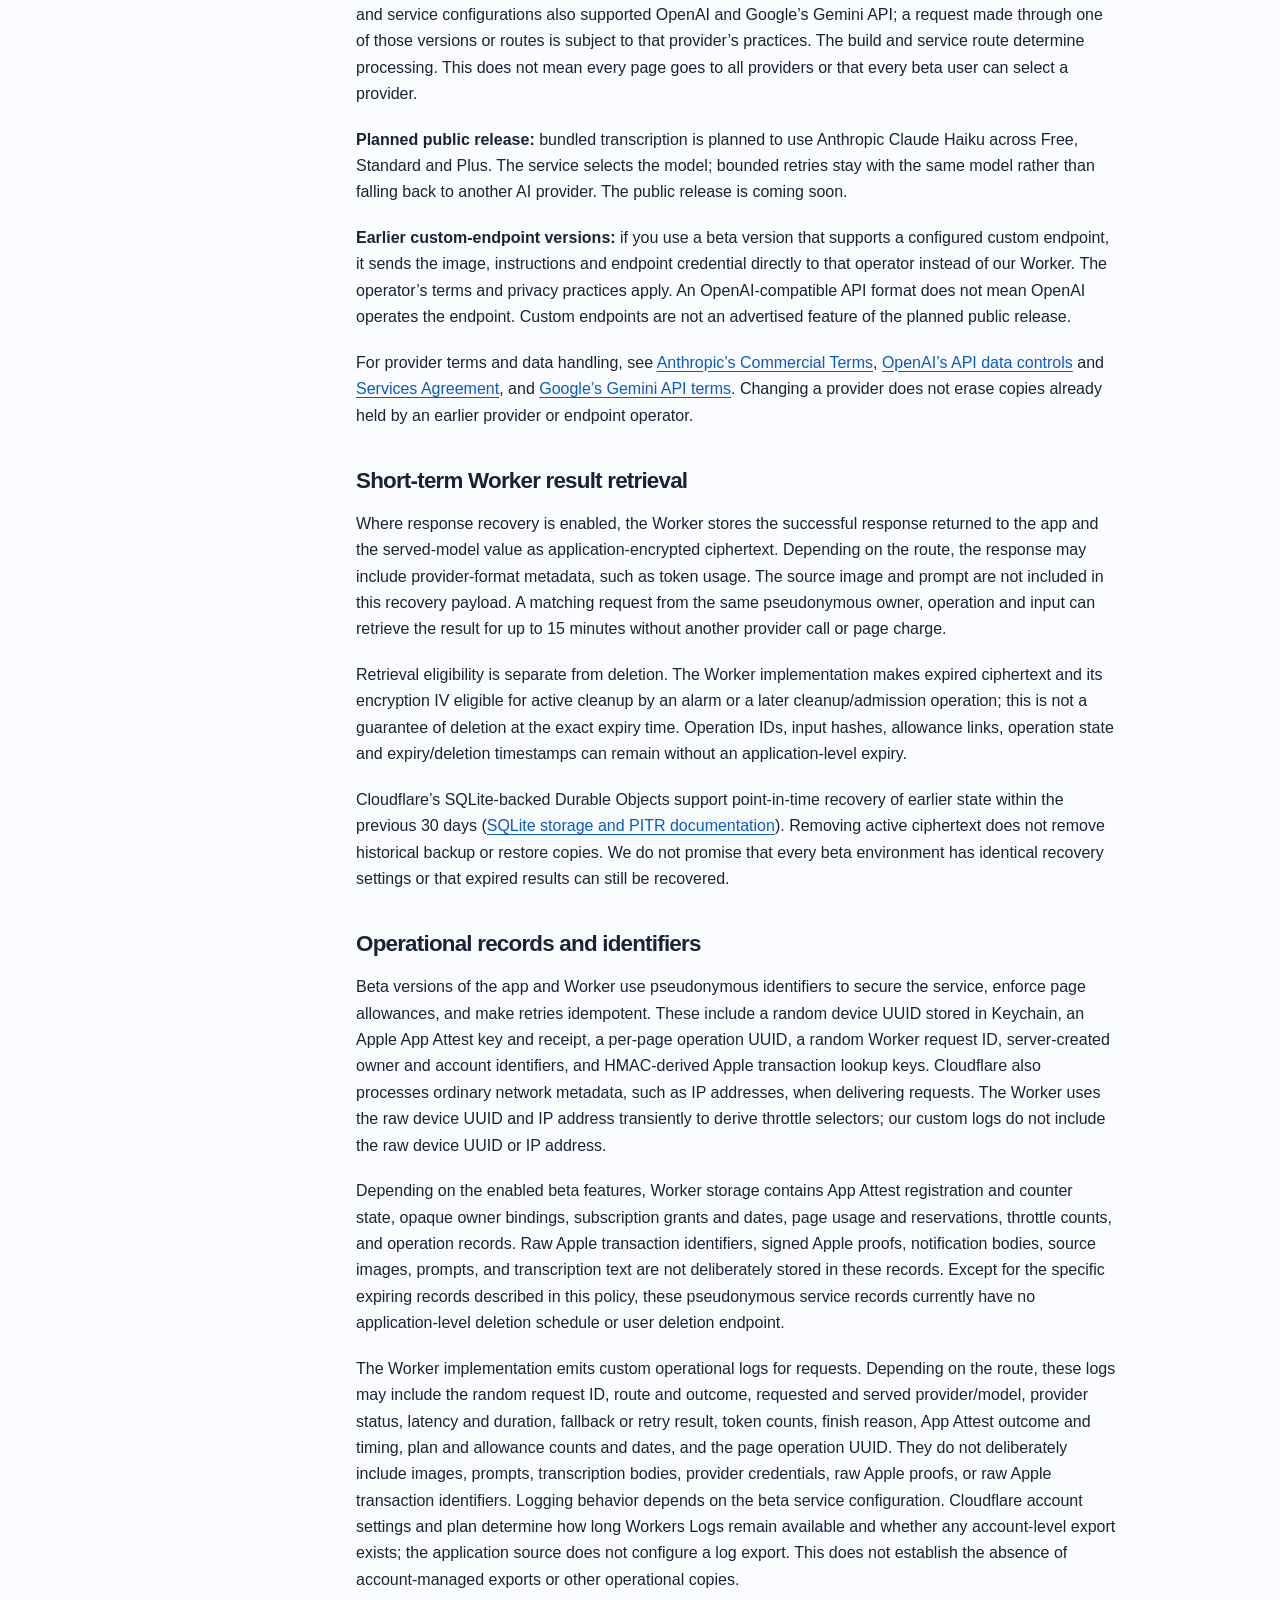
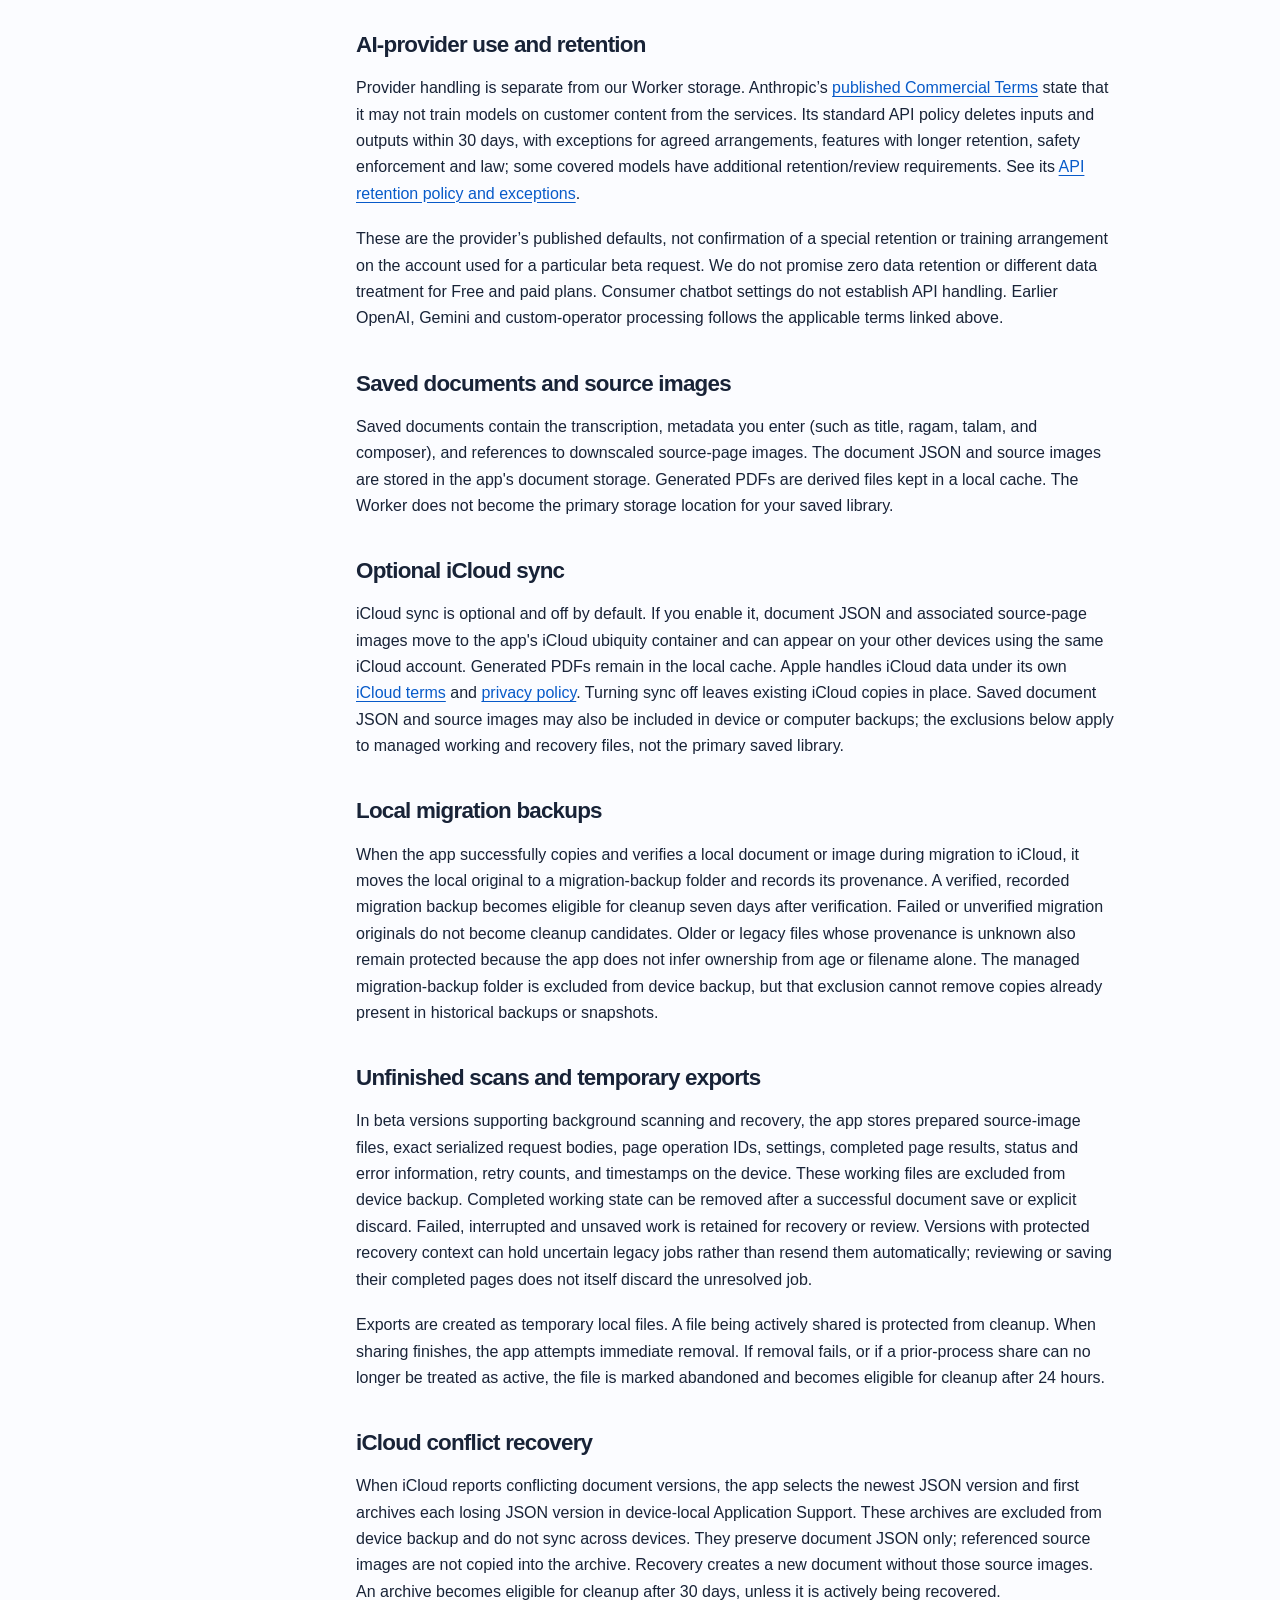
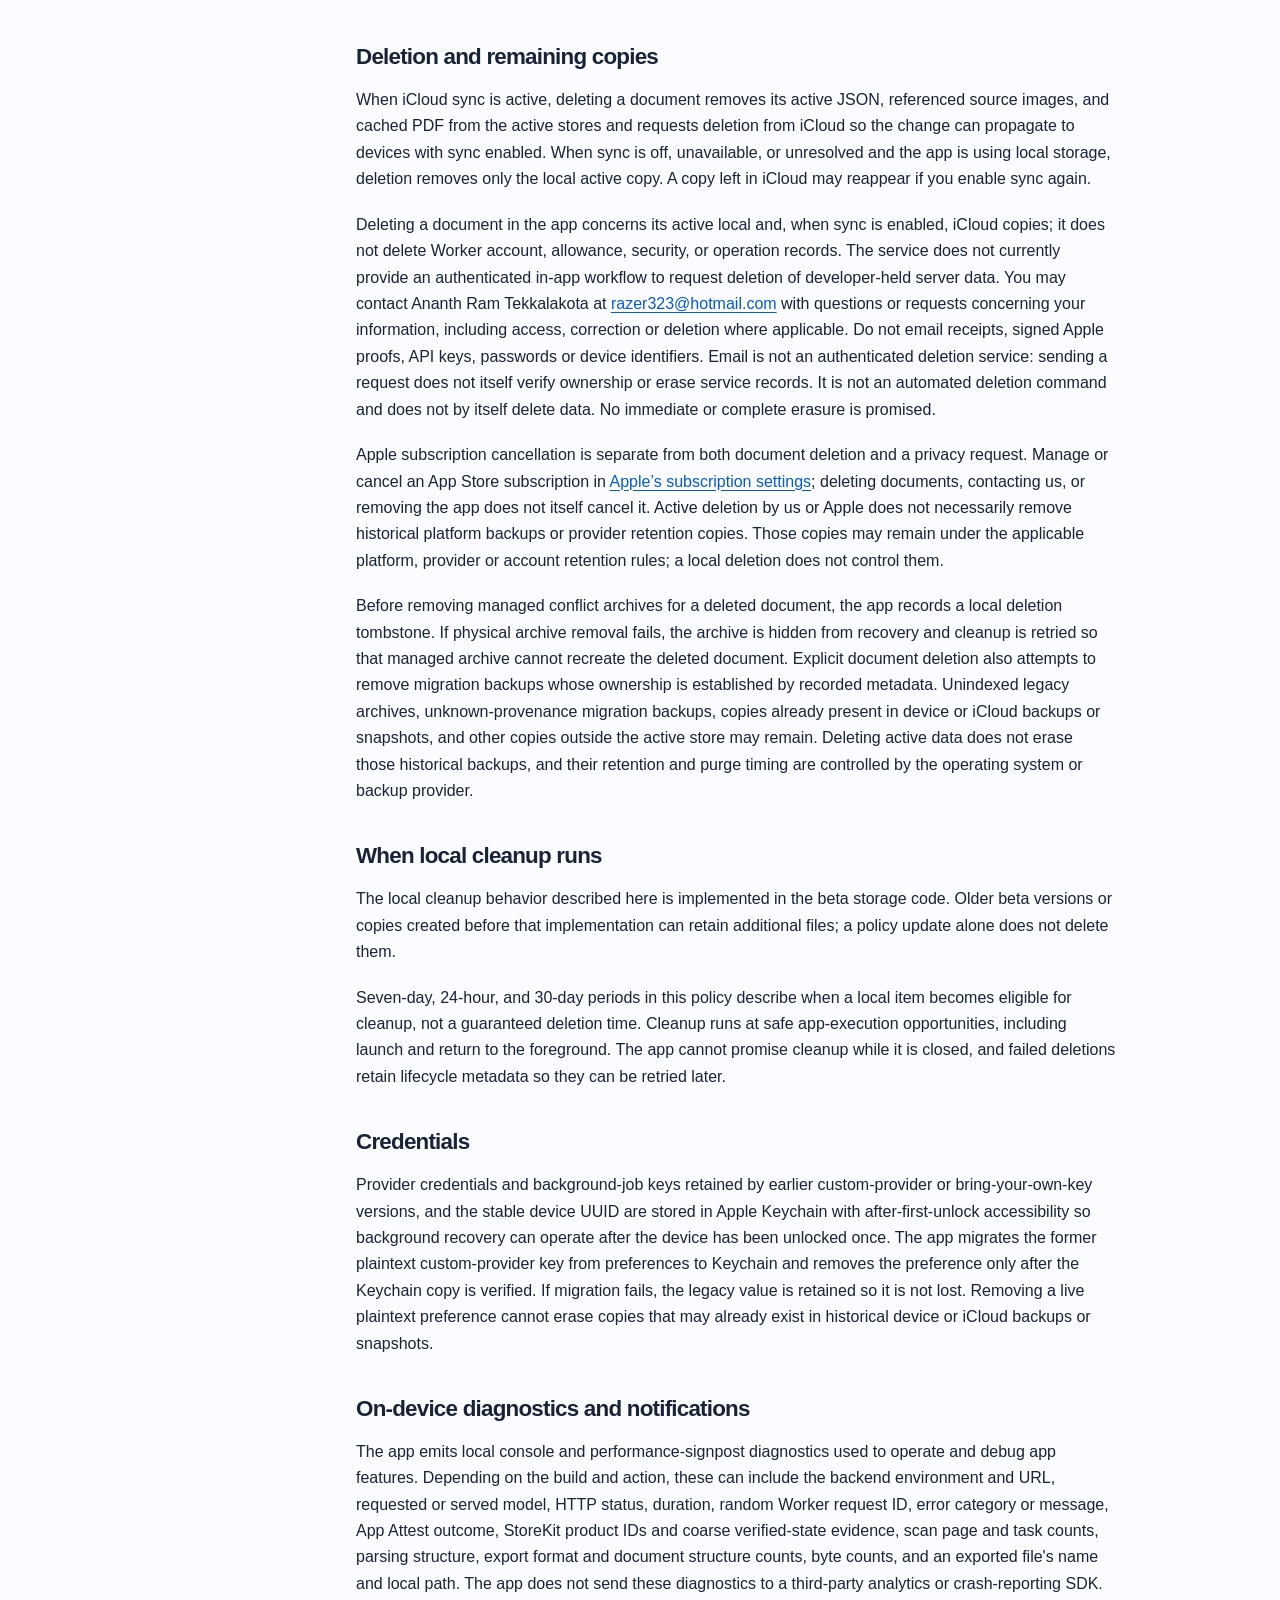
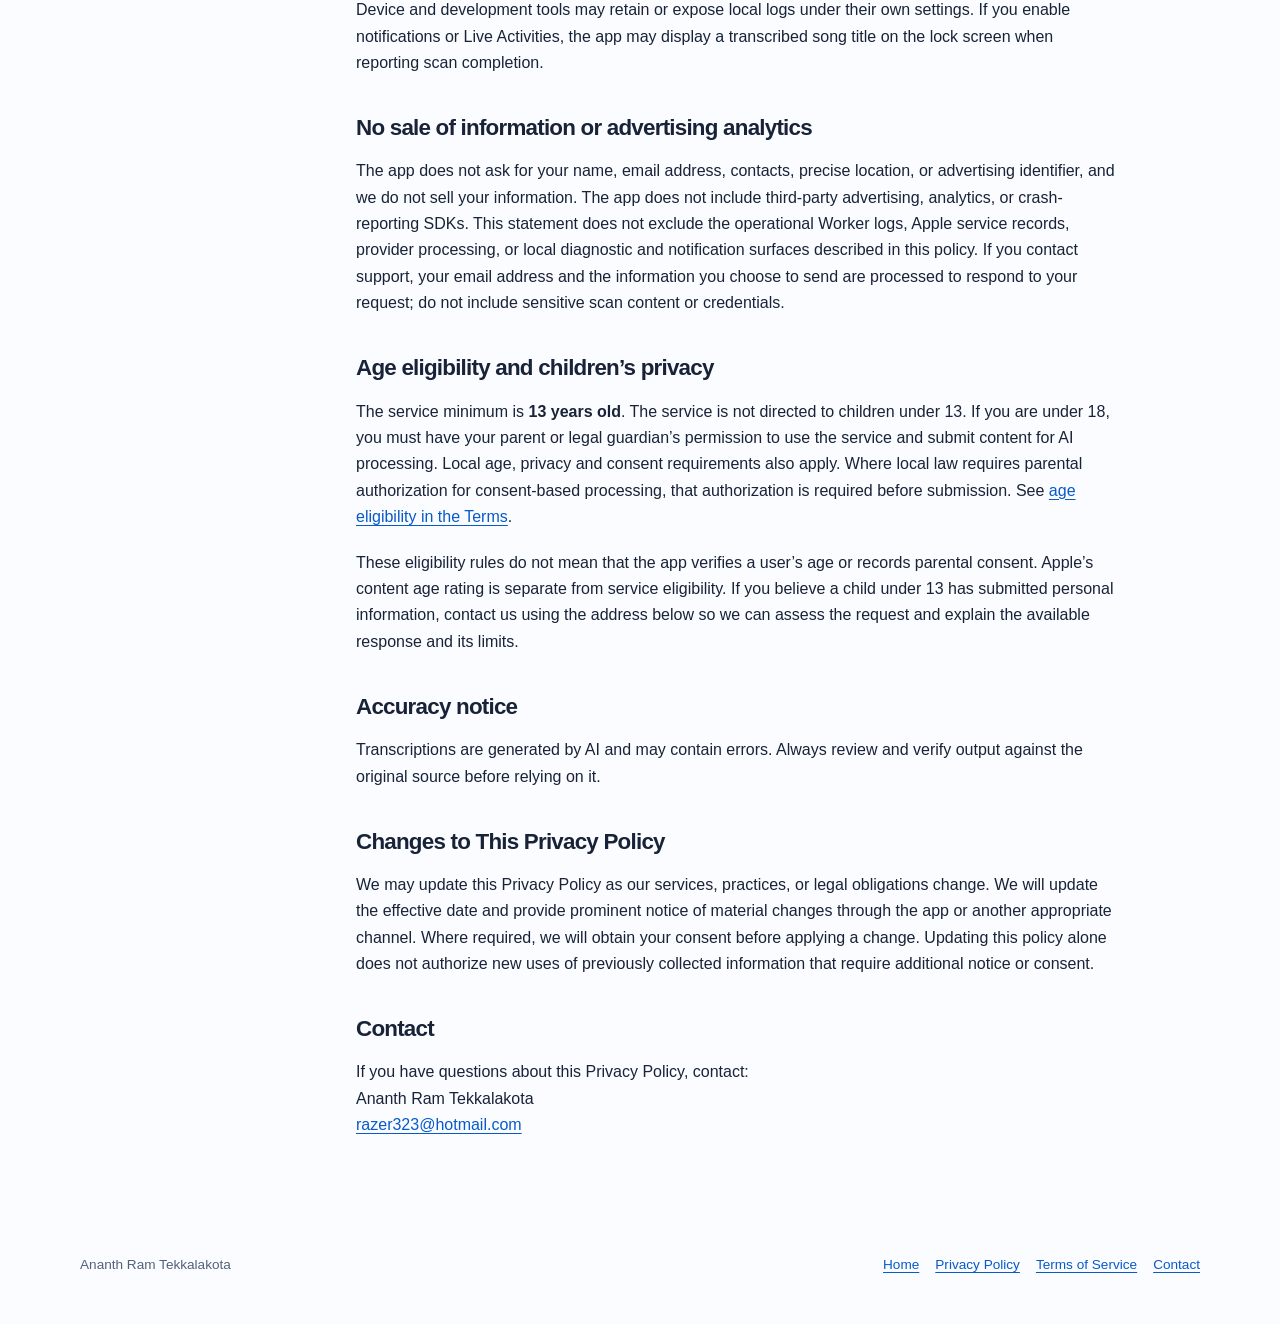
==== commit 0b7b6368: "Add transliteration demo and standalone roadmap Refs #6" ====
--- a/privacy.html
+++ b/privacy.html
@@ -5,15 +5,15 @@
     <meta name="viewport" content="width=device-width, initial-scale=1">
     <title>CarnaticTranslate — Privacy Policy</title>
     <link rel="stylesheet" href="./site.css">
-    <link rel="icon" href="./assets/brand/app-icon.png" type="image/png">
-    <link rel="apple-touch-icon" href="./assets/brand/app-icon.png">
+    <link rel="icon" href="./assets/brand/app-icon-c6e57dd5.png" type="image/png">
+    <link rel="apple-touch-icon" href="./assets/brand/app-icon-c6e57dd5.png">
     <meta name="description" content="How CarnaticTranslate handles scans, AI providers, local and iCloud documents, recovery results, retention and privacy requests.">
     <meta name="theme-color" content="#075ac9">
     <meta property="og:type" content="website">
     <meta property="og:title" content="CarnaticTranslate — Privacy Policy">
     <meta property="og:description" content="How CarnaticTranslate handles scans, AI providers, local and iCloud documents, recovery results, retention and privacy requests.">
     <meta property="og:url" content="https://ananthramtekkalakota.github.io/CarnaticTranslate/privacy.html">
-    <meta property="og:image" content="https://ananthramtekkalakota.github.io/CarnaticTranslate/assets/brand/app-icon.png">
+    <meta property="og:image" content="https://ananthramtekkalakota.github.io/CarnaticTranslate/assets/brand/app-icon-c6e57dd5.png">
     <meta property="og:image:alt" content="CarnaticTranslate app icon">
     <meta property="og:image:width" content="1024">
     <meta property="og:image:height" content="1024">
@@ -22,8 +22,8 @@
   <body>
     <a class="skip-link" href="#main">Skip to content</a>
     <div class="wrap">
-      <nav class="site-nav" aria-label="Main navigation"><a class="brand" href="./"><img class="brand-mark" src="./assets/brand/app-icon.png" width="34" height="34" alt="" aria-hidden="true">CarnaticTranslate</a>
-        <div class="nav-links"><a href="./#workflow">How it works</a><a href="./privacy.html" aria-current="page">Privacy</a><a href="./terms.html">Terms</a><a href="./#support">Support</a>
+      <nav class="site-nav" aria-label="Main navigation"><a class="brand" href="./"><img class="brand-mark" src="./assets/brand/app-icon-c6e57dd5.png" width="34" height="34" alt="" aria-hidden="true">CarnaticTranslate</a>
+        <div class="nav-links"><a href="./#workflow">How it works</a><a href="./roadmap.html">Roadmap</a><a href="./privacy.html" aria-current="page">Privacy</a><a href="./terms.html">Terms</a><a href="./#support">Support</a>
         </div>
       </nav>
       <main id="main" tabindex="-1">
--- a/site.css
+++ b/site.css
@@ -1,3 +1,9 @@
+@font-face {
+  font-family: "Carnatic Preview Telugu";
+  src: url("./assets/fonts/carnatic-preview-telugu.woff") format("woff");
+  font-weight: 500;
+  font-display: swap;
+}
 :root {
   color-scheme: light dark;
   --bg: #fbfcff;
@@ -160,29 +166,29 @@
 .small {
   font-size: .88rem;
 }
+.hero-art,.feature-media {
+  margin: 0;
+  justify-self: center;
+  width: min(100%, 250px);
+}
 .hero-art {
-  margin: 0;
-  padding: 2.2rem 2.2rem 1.4rem;
-  border: 1px solid var(--line);
-  border-radius: 30px;
-  background: var(--soft);
+  width: min(100%, 262px);
 }
 .hero-art .phone {
-  width: min(100%,252px);
-  margin: auto;
-  box-shadow: 0 22px 45px #132b4b26;
-}
-.phone {
+  box-shadow: 0 0 0 1px var(--line), 0 14px 28px #132b4b26;
+}
+.phone,.tablet {
   display: block;
   width: 100%;
   height: auto;
-  border: 1px solid #353535;
-  border-radius: 26px;
+  border: 5px solid var(--soft);
+  border-radius: 28px;
   background: #1c1c1e;
+  box-shadow: 0 0 0 1px var(--line);
 }
 figcaption {
   font-size: .78rem;
-  margin-top: 1rem;
+  margin-top: .6rem;
   text-align: center;
 }
 .motif {
@@ -203,6 +209,176 @@
 }
 .section-head {
   margin-bottom: 2.7rem;
+}
+.transliteration-panel {
+  display: grid;
+  grid-template-columns: minmax(0,.8fr) minmax(0,1.2fr);
+  align-items: center;
+  gap: clamp(1.25rem,4vw,3rem);
+  padding: clamp(1rem,4vw,3rem);
+  border: 1px solid var(--line);
+  border-radius: 28px;
+  background: radial-gradient(ellipse at 85% 0%, #85b9ff55, transparent 75%), var(--soft);
+}
+.transliteration-panel h2 {
+  margin: 0 0 .75rem;
+}
+.transliteration-panel p {
+  margin-bottom: 0;
+}
+.sample-card {
+  min-width: 0;
+  padding: clamp(.75rem,2.4vw,1.5rem);
+  border: 1px solid var(--line);
+  border-radius: 22px;
+  background: var(--card);
+  background: color-mix(in srgb, var(--card) 75%, transparent);
+  backdrop-filter: blur(16px);
+  box-shadow: inset 0 1px 0 #ffffff40, 0 10px 28px #132b4b18;
+}
+.sample-script:not([hidden]) {
+  display: inline-flex;
+  gap: .25rem;
+  margin: 0 0 1rem;
+  padding: .25rem;
+  border: 1px solid var(--line);
+  border-radius: 100px;
+  background: var(--soft);
+}
+.visually-hidden {
+  position: absolute;
+  width: 1px;
+  height: 1px;
+  padding: 0;
+  overflow: hidden;
+  clip-path: inset(50%);
+  white-space: nowrap;
+}
+.sample-script label {
+  display: grid;
+  min-height: 44px;
+  min-width: 74px;
+  padding: .35rem .75rem;
+  place-items: center;
+  border-radius: 100px;
+  color: var(--fg);
+  font-size: .9rem;
+  font-weight: 650;
+  cursor: pointer;
+  -webkit-tap-highlight-color: transparent;
+}
+.sample-script input:checked + label {
+  background: var(--card);
+  color: var(--accent);
+  box-shadow: 0 0 0 1px var(--line), 0 2px 6px #132b4b24;
+}
+.sample-script input:focus-visible + label {
+  outline: 3px solid var(--accent);
+  outline-offset: 1px;
+}
+.sample-notation {
+  width: 100%;
+  border-spacing: .25rem;
+  table-layout: fixed;
+}
+.sample-notation caption,.sample-key {
+  color: var(--muted);
+  text-align: left;
+  font-size: .875rem;
+}
+.sample-notation caption {
+  padding-bottom: .4rem;
+}
+.sample-notation th,.sample-notation td {
+  border: 1px solid var(--line);
+  border-radius: 10px;
+  background: var(--card);
+  padding: .5rem .25rem;
+}
+.sample-notation th {
+  width: clamp(4rem,9vw,5.75rem);
+  padding-inline: clamp(.3rem,1.2vw,.8rem);
+  font-size: .875rem;
+  text-align: left;
+  color: var(--muted);
+}
+.sample-notation td {
+  text-align: center;
+  font-weight: 650;
+  font-size: clamp(1rem,2vw,1.2rem);
+  white-space: pre-wrap;
+}
+.sample-notation [lang="te"] {
+  font-family: "Carnatic Preview Telugu","Nirmala UI","Kohinoor Telugu",sans-serif;
+  font-weight: 500;
+}
+.sample-key {
+  margin-top: .55rem;
+}
+.roadmap {
+  max-width: 960px;
+  margin-inline: auto;
+}
+.roadmap .legal-header {
+  padding-bottom: 0;
+}
+.roadmap .legal-header .lede {
+  margin-bottom: 0;
+}
+.section.roadmap-section {
+  padding-block: clamp(2.25rem,5vw,3.5rem);
+}
+.roadmap-section h2 {
+  margin: 0 0 .75rem;
+}
+.release-timeline {
+  list-style: none;
+  margin: 1.5rem 0 0 .45rem;
+  padding: 0 0 0 1.35rem;
+  border-inline-start: 2px solid var(--line);
+}
+.release-timeline li {
+  position: relative;
+}
+.release-timeline li + li {
+  margin-top: 1rem;
+}
+.release-timeline li::before {
+  content: "";
+  position: absolute;
+  inset-inline-start: -1.35rem;
+  top: 1.65rem;
+  width: .65rem;
+  height: .65rem;
+  transform: translateX(-60%);
+  border: 2px solid var(--accent);
+  border-radius: 50%;
+  background: var(--bg);
+}
+.release-entry,.roadmap-card {
+  padding: clamp(1.25rem,3vw,2rem);
+  border: 1px solid var(--line);
+  border-radius: 18px;
+  background: var(--card);
+}
+.release-entry {
+  background: var(--soft);
+}
+.release-entry h3,.release-entry p:last-child {
+  margin: 0;
+}
+.roadmap-grid {
+  display: grid;
+  grid-template-columns: repeat(2,minmax(0,1fr));
+  gap: clamp(1.75rem,4vw,2.75rem);
+}
+.roadmap-card ul {
+  margin: 0;
+  padding-left: 1.2rem;
+  color: var(--muted);
+}
+.roadmap-card li + li {
+  margin-top: .5rem;
 }
 .workflow {
   display: grid;
@@ -239,23 +415,11 @@
 .feature.reverse .feature-media {
   order: 2;
 }
-.feature-media {
-  margin: 0;
-  padding: 2rem;
-  background: var(--soft);
-  border-radius: 24px;
-}
-.feature-media .phone {
-  max-width: 240px;
-  margin: auto;
-}
-.feature-media video {
-  height: auto;
-  display: block;
-  width: min(100%,240px);
-  margin: auto;
-  border-radius: 22px;
-  background: #000;
+.feature-media-tablet {
+  width: min(100%, 344px);
+}
+.feature-media .tablet {
+  border-radius: 20px;
 }
 .feature ul {
   padding-left: 1.2rem;
@@ -427,7 +591,7 @@
     padding: 1.2rem 0 .8rem;
   }
   .nav-links {
-    gap: .2rem 1.3rem;
+    gap: .2rem clamp(.65rem,3vw,1.3rem);
   }
   .hero {
     grid-template-columns: 1fr;
@@ -438,13 +602,7 @@
     max-width: 12ch;
   }
   .hero-art {
-    max-width: 430px;
-    width: 100%;
-    margin: auto;
-    padding: 1.75rem;
-  }
-  .hero-art .phone {
-    max-width: 215px;
+    width: min(100%, 225px);
   }
   .motif {
     align-items: flex-start;
@@ -454,7 +612,7 @@
   .section {
     padding: 3.5rem 0;
   }
-  .workflow,.plans,.feature,.privacy-panel,.legal-layout {
+  .workflow,.plans,.feature,.privacy-panel,.legal-layout,.transliteration-panel,.roadmap-grid {
     grid-template-columns: 1fr;
   }
   .workflow {
@@ -469,9 +627,8 @@
   .feature+.feature {
     margin-top: 3.5rem;
   }
-  .feature-media .phone,.feature-media video {
-  height: auto;
-    max-width: 220px;
+  .feature-media:not(.feature-media-tablet) {
+    width: min(100%, 230px);
   }
   .privacy-panel {
     gap: 1rem;
@@ -499,6 +656,18 @@
   }
   .toc li {
     break-inside: avoid;
+  }
+}
+@media(max-width:360px) {
+  .transliteration-panel {
+    padding: .8rem;
+  }
+  .sample-card {
+    padding: .65rem;
+  }
+  .sample-notation td {
+    padding-inline: .125rem;
+    font-size: .9375rem;
   }
 }
 @media(prefers-reduced-motion:reduce) {
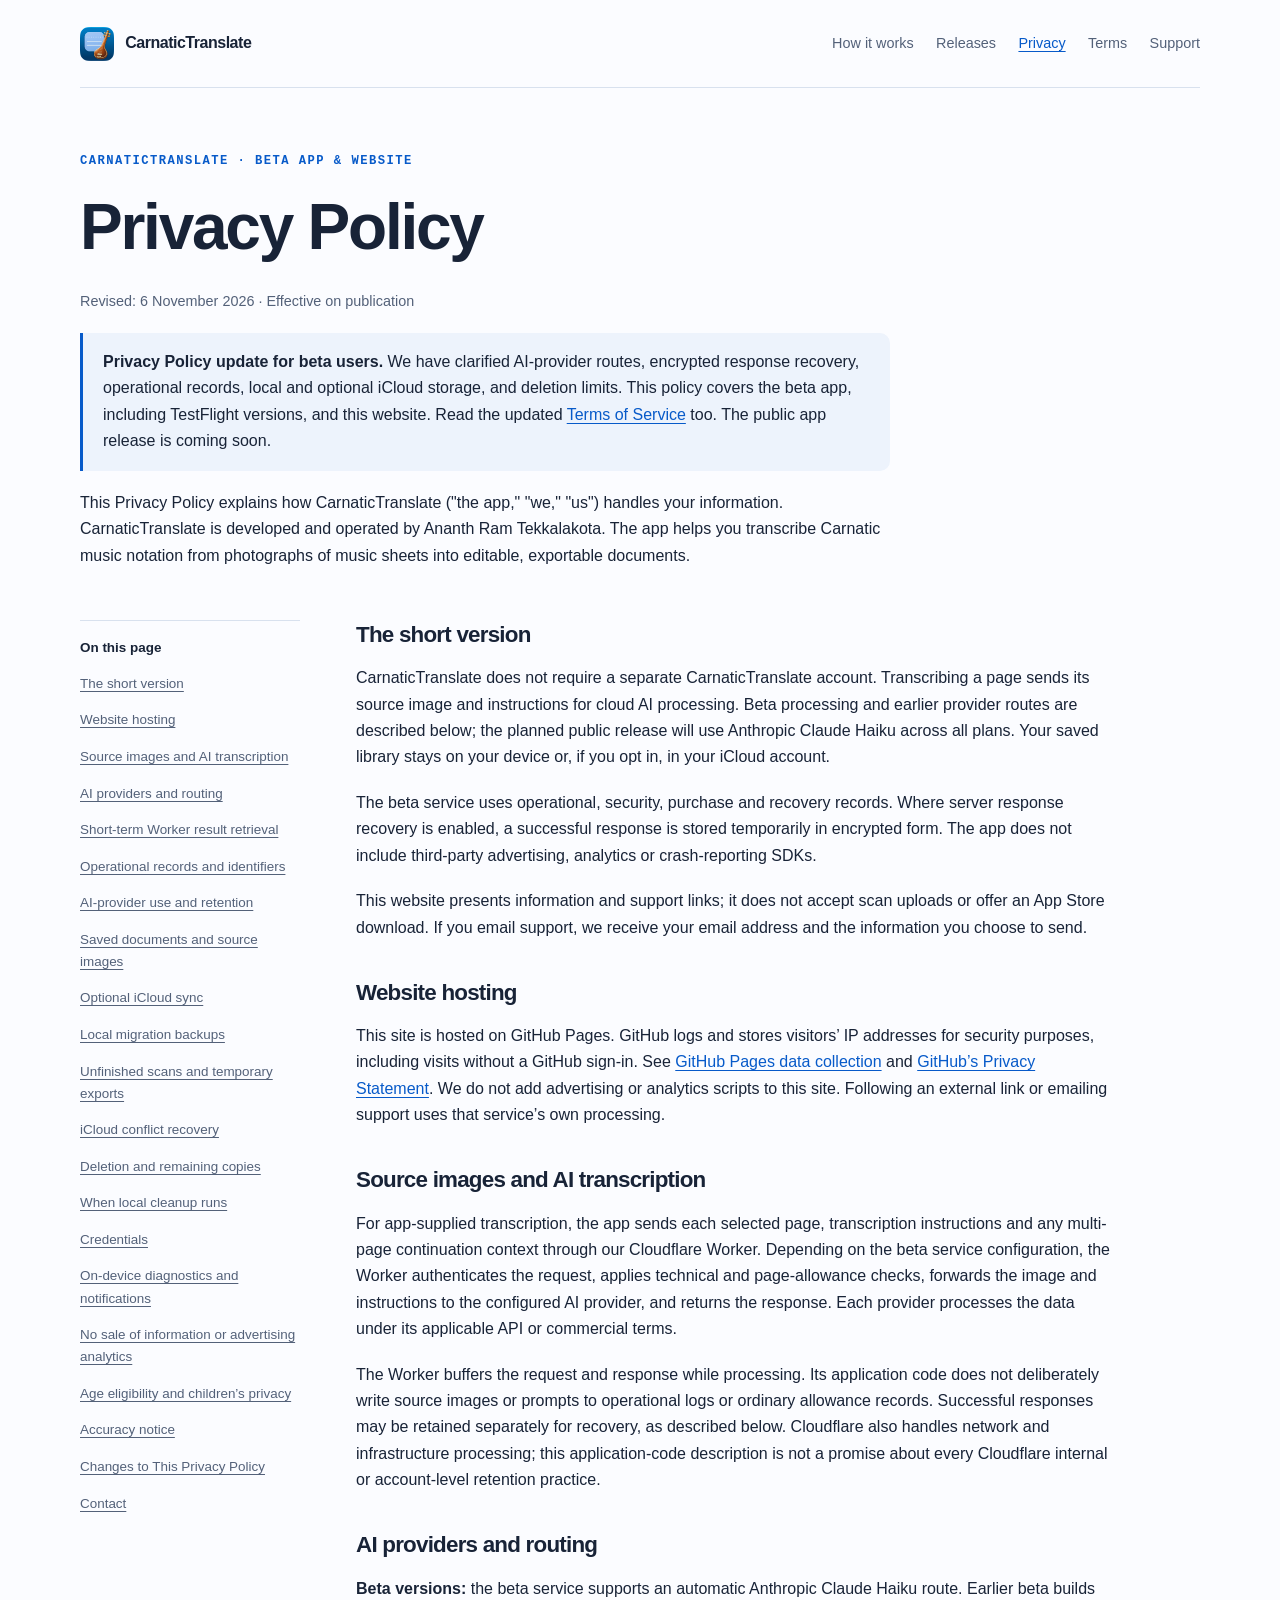
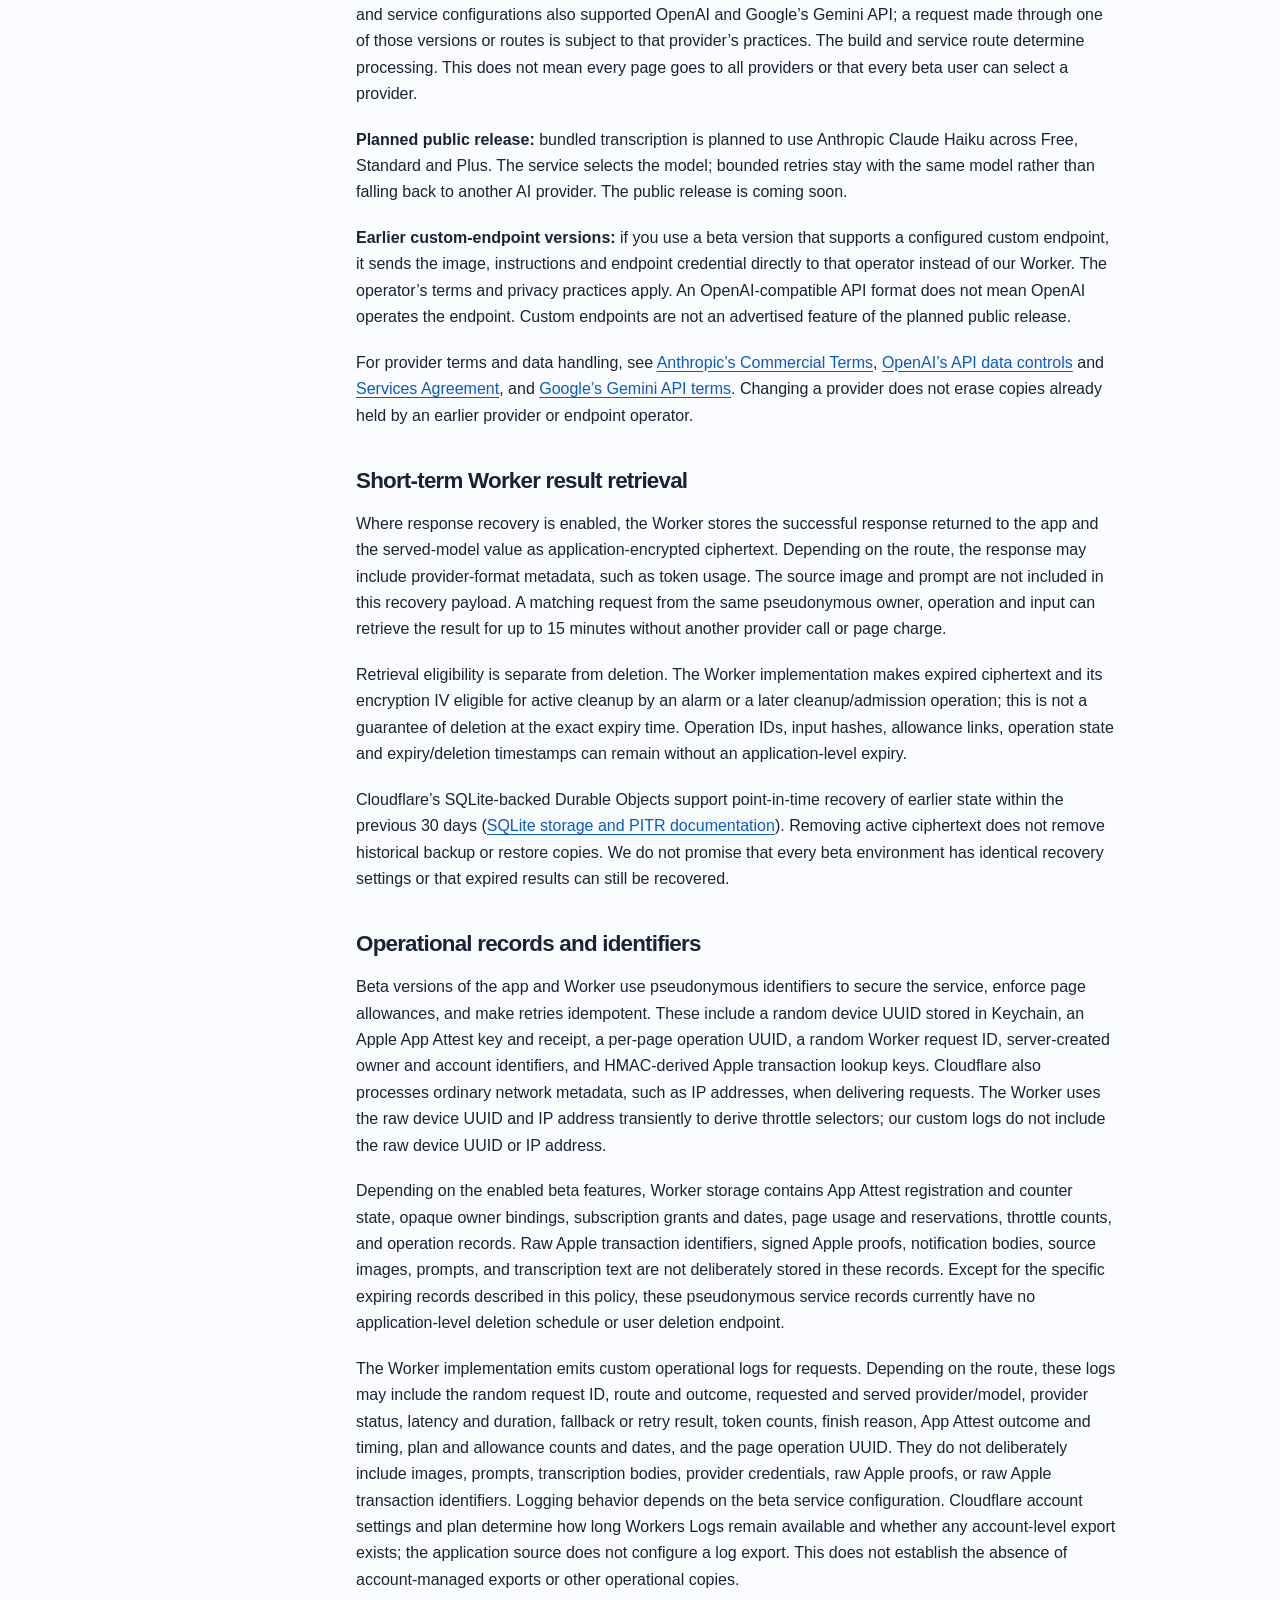
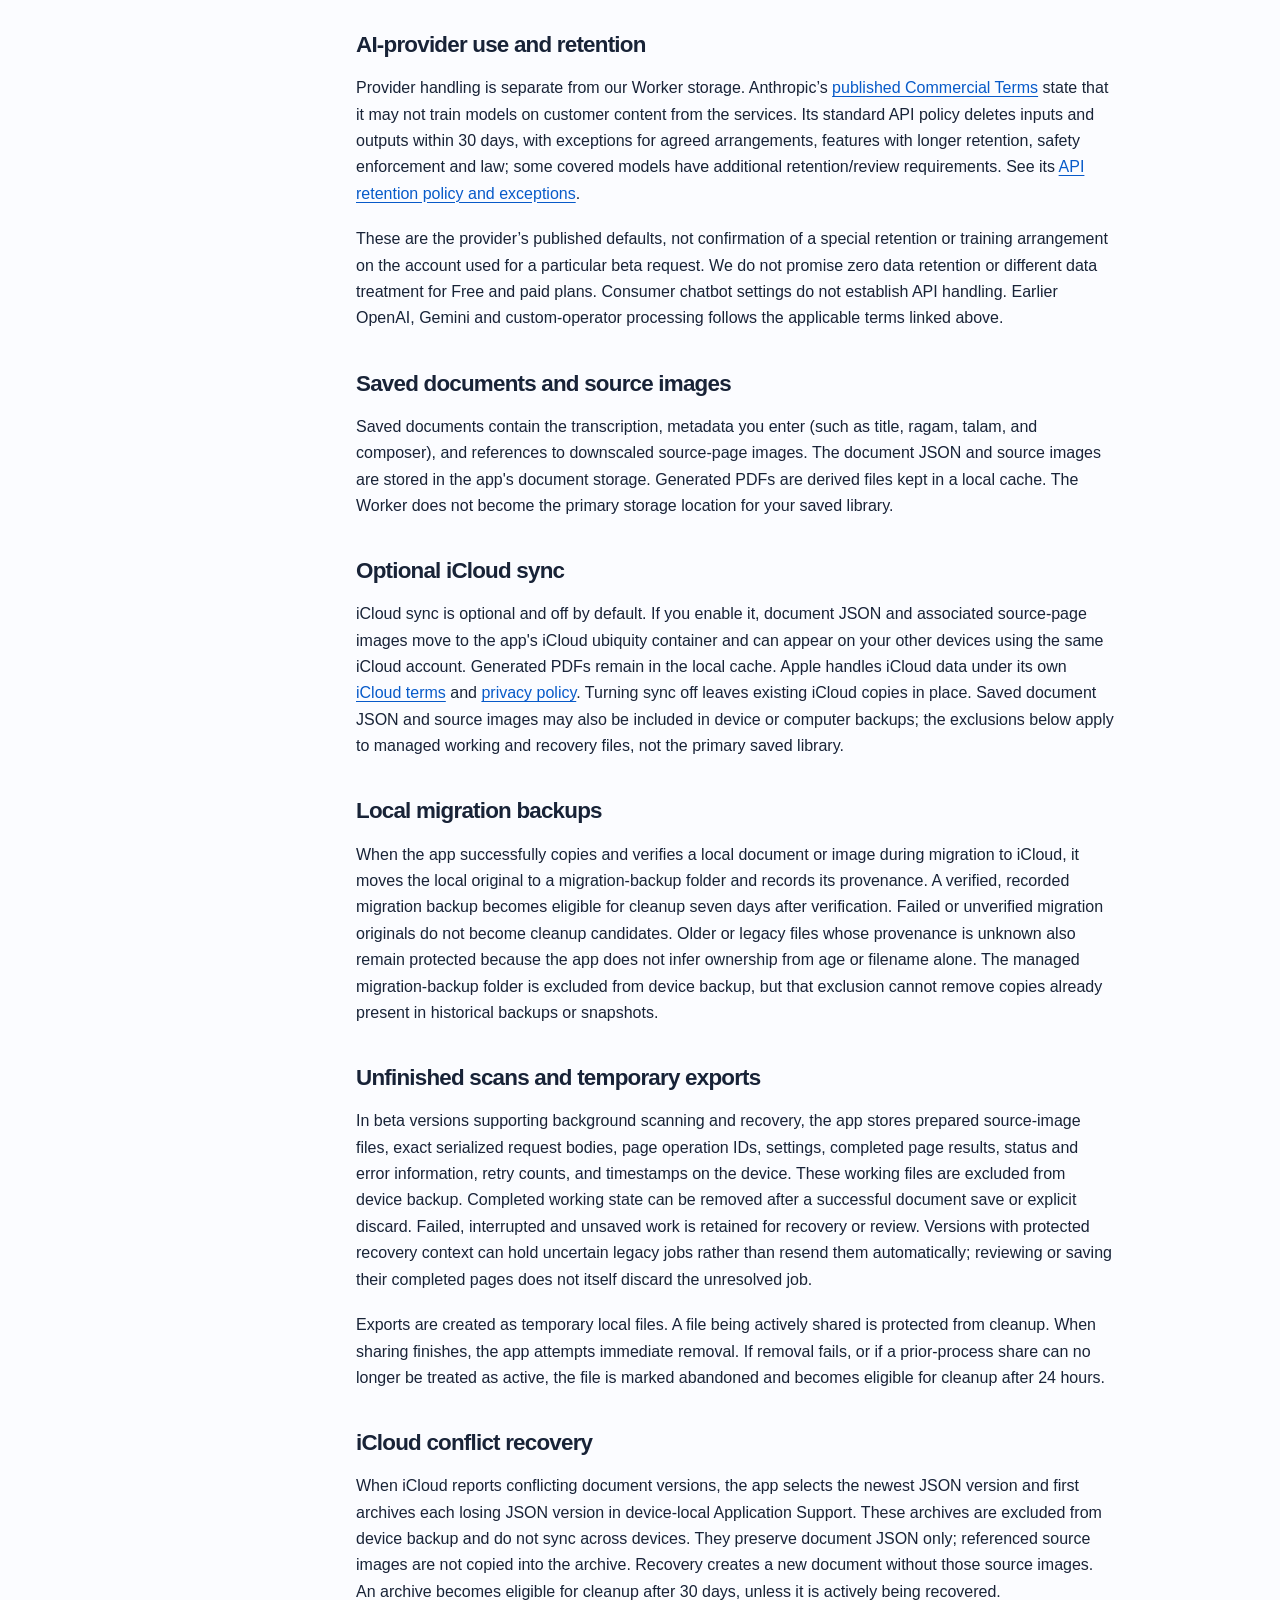
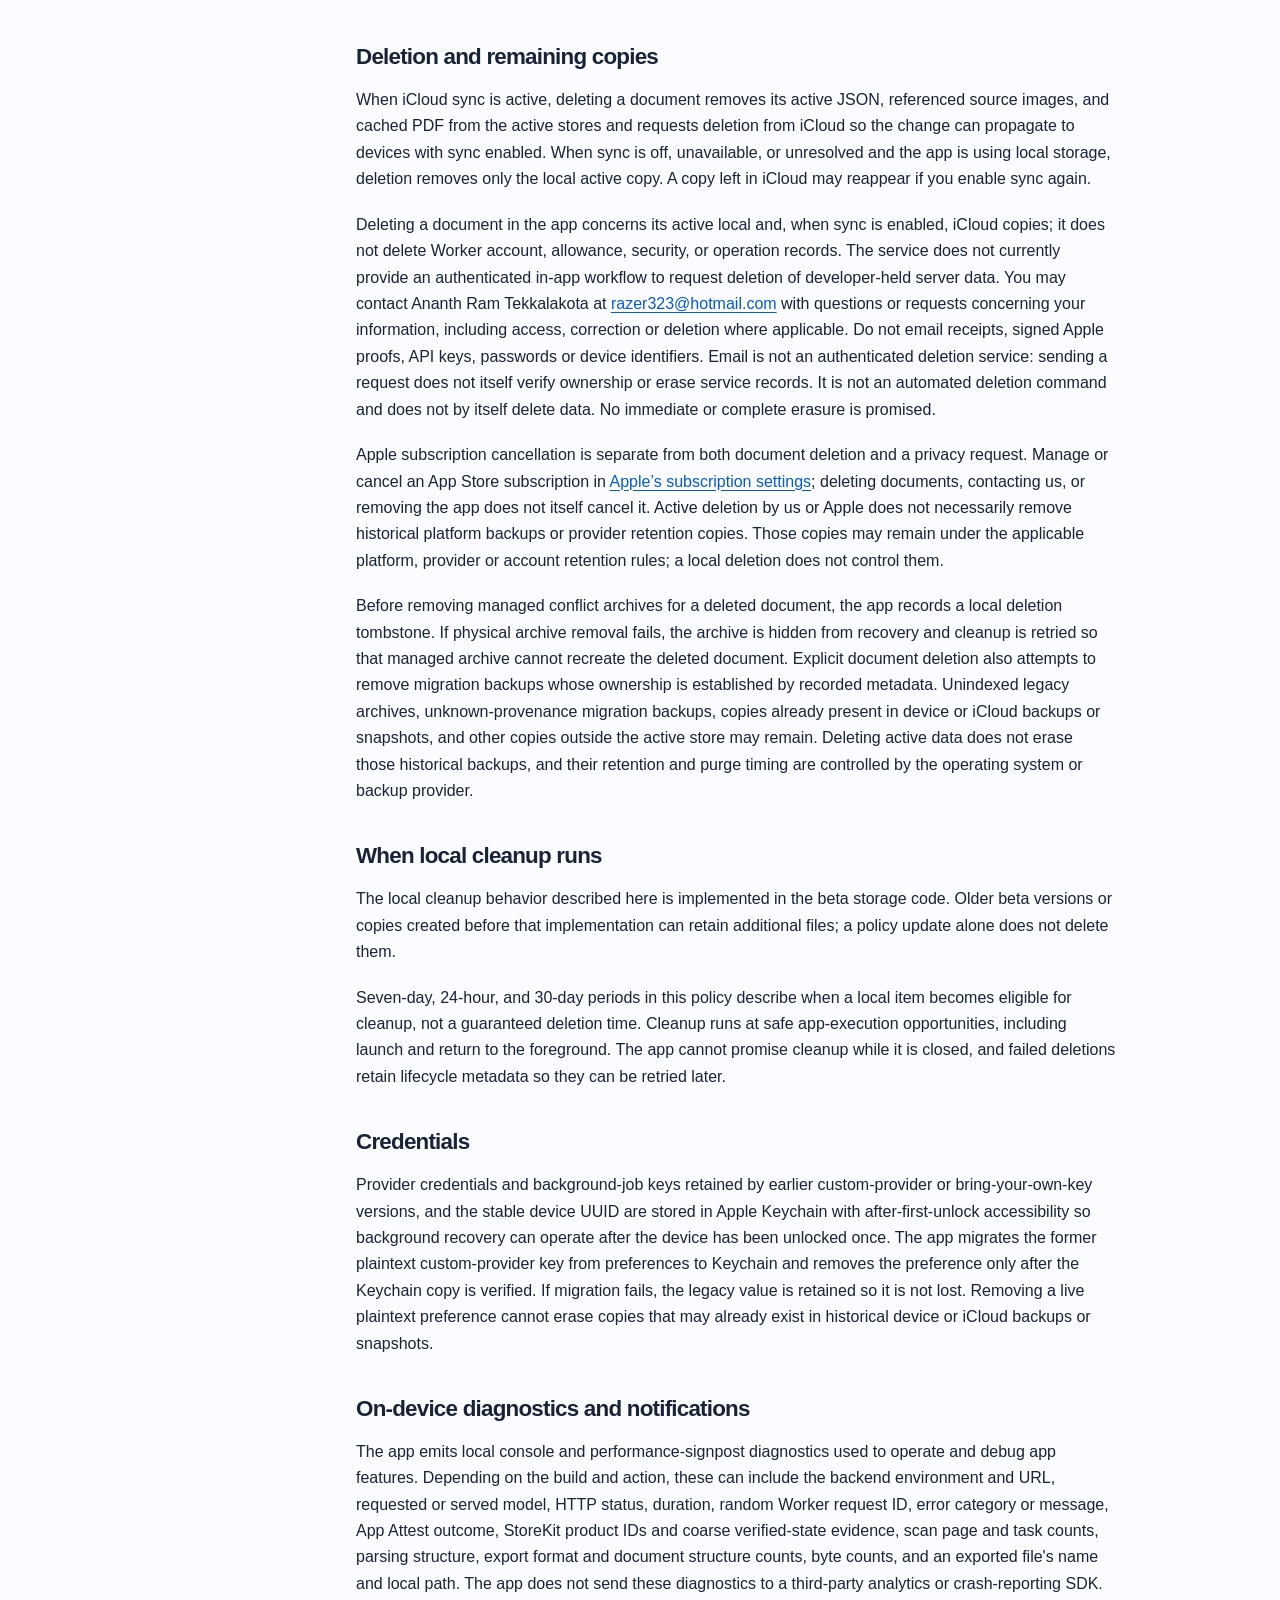
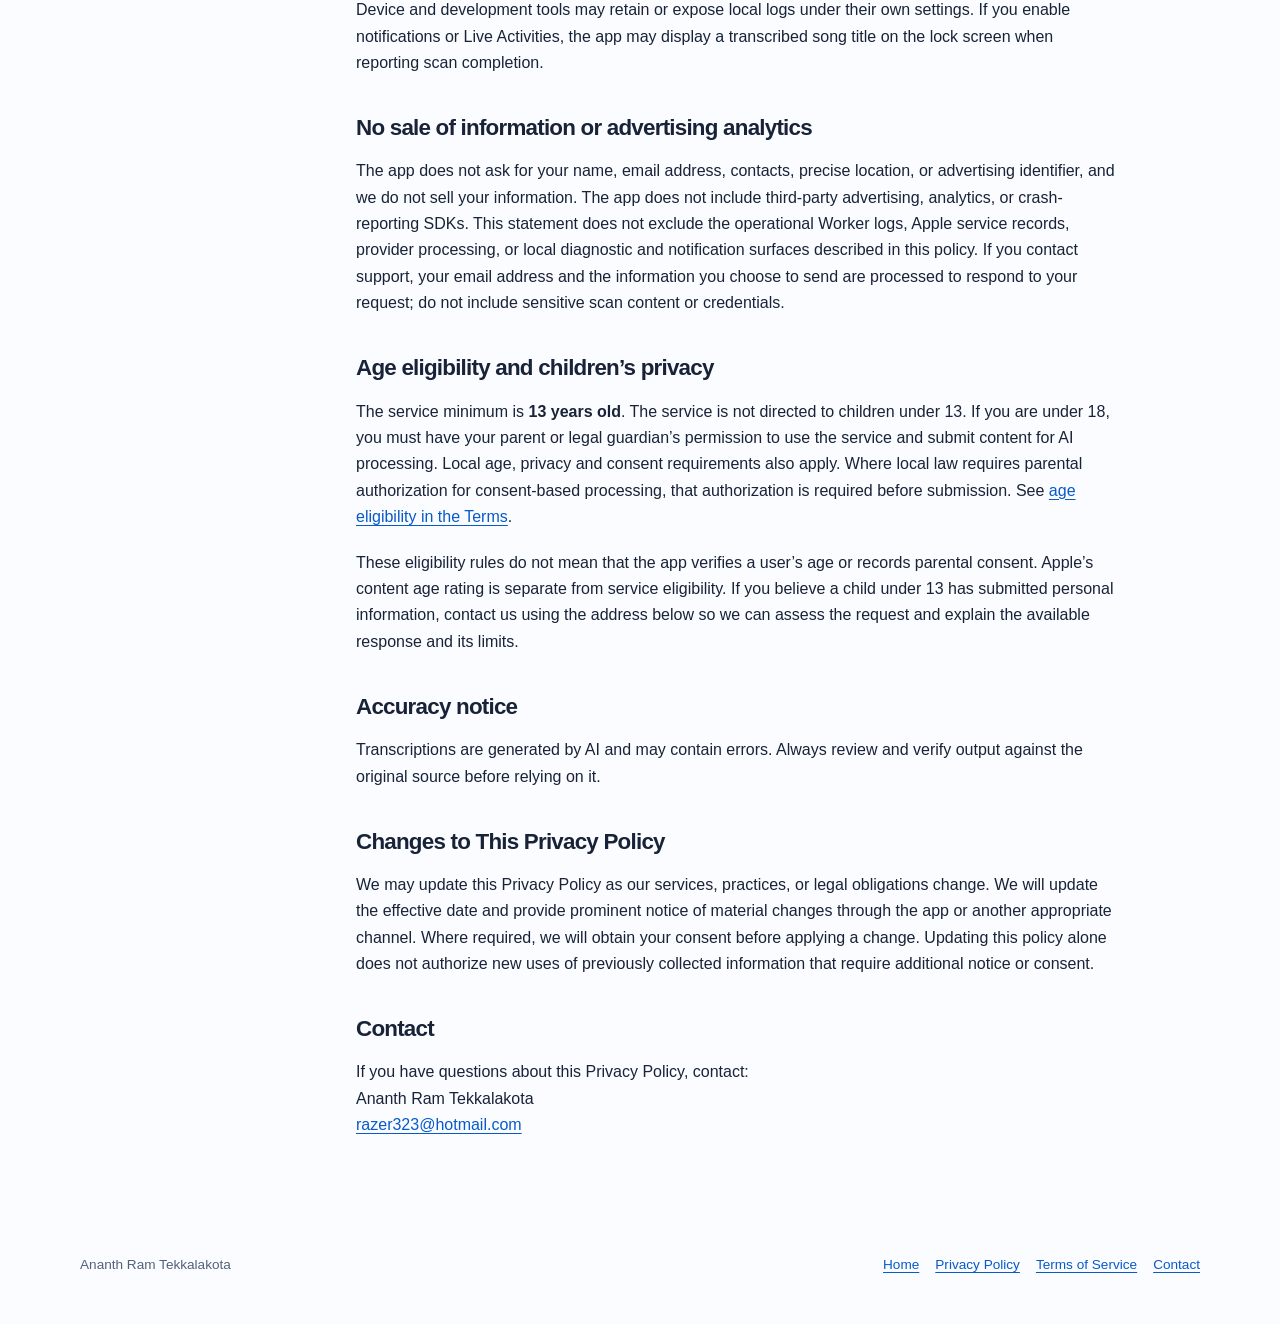
==== commit eb35862f: "Update prelaunch Releases, pricing, and transliteration demo Related to #2, with the existing roadma" ====
--- a/privacy.html
+++ b/privacy.html
@@ -4,7 +4,7 @@
     <meta charset="utf-8">
     <meta name="viewport" content="width=device-width, initial-scale=1">
     <title>CarnaticTranslate — Privacy Policy</title>
-    <link rel="stylesheet" href="./site.css">
+    <link rel="stylesheet" href="./site-21fbc75da924.css">
     <link rel="icon" href="./assets/brand/app-icon-c6e57dd5.png" type="image/png">
     <link rel="apple-touch-icon" href="./assets/brand/app-icon-c6e57dd5.png">
     <meta name="description" content="How CarnaticTranslate handles scans, AI providers, local and iCloud documents, recovery results, retention and privacy requests.">
@@ -23,7 +23,7 @@
     <a class="skip-link" href="#main">Skip to content</a>
     <div class="wrap">
       <nav class="site-nav" aria-label="Main navigation"><a class="brand" href="./"><img class="brand-mark" src="./assets/brand/app-icon-c6e57dd5.png" width="34" height="34" alt="" aria-hidden="true">CarnaticTranslate</a>
-        <div class="nav-links"><a href="./#workflow">How it works</a><a href="./roadmap.html">Roadmap</a><a href="./privacy.html" aria-current="page">Privacy</a><a href="./terms.html">Terms</a><a href="./#support">Support</a>
+        <div class="nav-links"><a href="./#workflow">How it works</a><a href="./roadmap.html">Releases</a><a href="./privacy.html" aria-current="page">Privacy</a><a href="./terms.html">Terms</a><a href="./#support">Support</a>
         </div>
       </nav>
       <main id="main" tabindex="-1">
--- a/site-21fbc75da924.css
+++ b/site-21fbc75da924.css
@@ -0,0 +1,741 @@
+@font-face {
+  font-family: "Carnatic Preview Telugu";
+  src: url("./assets/fonts/carnatic-preview-telugu.woff") format("woff");
+  font-weight: 500;
+  font-display: swap;
+}
+@font-face {
+  font-family: "Carnatic Preview Kannada";
+  src: url("./assets/fonts/carnatic-preview-kannada.woff") format("woff");
+  font-weight: 500;
+  font-display: swap;
+}
+@font-face {
+  font-family: "Carnatic Preview Tamil";
+  src: url("./assets/fonts/carnatic-preview-tamil.woff") format("woff");
+  font-weight: 500;
+  font-display: swap;
+}
+:root {
+  color-scheme: light dark;
+  --bg: #fbfcff;
+  --fg: #182337;
+  --muted: #536179;
+  --accent: #075ac9;
+  --soft: #edf3fc;
+  --card: #fff;
+  --line: #d8e1ee;
+  --mono: ui-monospace,SFMono-Regular,Menlo,Consolas,monospace;
+}
+* {
+  box-sizing: border-box;
+}
+html {
+  -webkit-text-size-adjust: 100%;
+  scroll-padding-top: 2rem;
+}
+body {
+  margin: 0;
+  color: var(--fg);
+  background: var(--bg);
+  font: 16px/1.65 -apple-system,BlinkMacSystemFont,"Segoe UI",sans-serif;
+  -webkit-font-smoothing: antialiased;
+}
+a {
+  color: var(--accent);
+  text-underline-offset: .2em;
+}
+a:hover {
+  text-decoration-thickness: 2px;
+}
+:focus-visible {
+  outline: 3px solid var(--accent);
+  outline-offset: 5px;
+  border-radius: 3px;
+}
+.skip-link {
+  position: absolute;
+  top: -6rem;
+  left: 1rem;
+  padding: .7rem 1rem;
+  background: var(--card);
+  z-index: 10;
+}
+.skip-link:focus {
+  top: 1rem;
+}
+.wrap {
+  width: min(1120px,calc(100% - 3rem));
+  margin-inline: auto;
+}
+.site-nav {
+  display: flex;
+  justify-content: space-between;
+  align-items: center;
+  gap: 1.5rem;
+  min-height: 88px;
+  border-bottom: 1px solid var(--line);
+}
+.brand {
+  display: inline-flex;
+  gap: .7rem;
+  align-items: center;
+  color: var(--fg);
+  font-weight: 750;
+  text-decoration: none;
+  letter-spacing: -.03em;
+}
+.brand-mark {
+  display: block;
+  flex-shrink: 0;
+  width: 34px;
+  height: 34px;
+  object-fit: contain;
+}
+.nav-links {
+  display: flex;
+  gap: .3rem 1.4rem;
+  flex-wrap: wrap;
+}
+.nav-links a {
+  display: inline-block;
+  padding: .6rem 0;
+  color: var(--muted);
+  font-size: .9rem;
+  text-decoration: none;
+}
+.nav-links a:hover,.nav-links a[aria-current] {
+  color: var(--accent);
+  text-decoration: underline;
+}
+.eyebrow {
+  color: var(--accent);
+  font: 650 .76rem/1.5 var(--mono);
+  letter-spacing: .12em;
+  text-transform: uppercase;
+}
+h1,h2,h3 {
+  line-height: 1.16;
+  letter-spacing: -.035em;
+  text-wrap: balance;
+}
+h1 {
+  font-size: clamp(2.7rem,5.4vw,4.8rem);
+  margin: 1.25rem 0 1.6rem;
+}
+h2 {
+  font-size: clamp(2rem,3.6vw,3rem);
+  margin: .7rem 0 1.25rem;
+}
+h3 {
+  font-size: 1.35rem;
+  margin: 0 0 .8rem;
+}
+p {
+  margin: 0 0 1.2rem;
+}
+.muted,.lede,figcaption {
+  color: var(--muted);
+}
+.lede {
+  max-width: 40rem;
+  font-size: 1.12rem;
+}
+.hero {
+  display: grid;
+  grid-template-columns: 1.08fr .92fr;
+  align-items: center;
+  gap: 3.5rem;
+  padding: 5.5rem 0 5rem;
+}
+.hero h1 em {
+  color: var(--accent);
+  font-family: Georgia,"Times New Roman",serif;
+  font-weight: 400;
+}
+.hero .lede {
+  max-width: 33rem;
+}
+.actions {
+  display: flex;
+  gap: 1.3rem;
+  flex-wrap: wrap;
+  align-items: center;
+  margin: 1.8rem 0 .85rem;
+}
+.button, .launch-status {
+  display: inline-block;
+  border-radius: 100px;
+  background: #075ac9;
+  color: #fff;
+  padding: .85rem 1.5rem;
+  font-weight: 650;
+  text-decoration: none;
+}
+.launch-status {
+  border-radius: .625rem;
+}
+.button:hover {
+  background: #034daf;
+}
+.small {
+  font-size: .88rem;
+}
+.hero-art,.feature-media {
+  margin: 0;
+  justify-self: center;
+  width: min(100%, 250px);
+}
+.hero-art {
+  width: min(100%, 262px);
+}
+.hero-art .phone {
+  box-shadow: 0 0 0 1px var(--line), 0 14px 28px #132b4b26;
+}
+.phone,.tablet {
+  display: block;
+  width: 100%;
+  height: auto;
+  border: 5px solid var(--soft);
+  border-radius: 28px;
+  background: #1c1c1e;
+  box-shadow: 0 0 0 1px var(--line);
+}
+figcaption {
+  font-size: .78rem;
+  margin-top: .6rem;
+  text-align: center;
+}
+.motif {
+  border-block: 1px solid var(--line);
+  padding: 1.35rem 0;
+  display: flex;
+  justify-content: space-between;
+  gap: 1rem;
+  align-items: center;
+}
+.notation {
+  font: 600 clamp(.8rem,2vw,1.1rem) var(--mono);
+  color: var(--accent);
+}
+.section {
+  padding: 5rem 0;
+  border-bottom: 1px solid var(--line);
+}
+.section-head {
+  margin-bottom: 2.7rem;
+}
+.transliteration-panel {
+  display: grid;
+  grid-template-columns: minmax(0,.8fr) minmax(0,1.2fr);
+  align-items: center;
+  gap: clamp(1.25rem,4vw,3rem);
+  padding: clamp(1rem,4vw,3rem);
+  border: 1px solid var(--line);
+  border-radius: 28px;
+  background: radial-gradient(ellipse at 85% 0%, #85b9ff55, transparent 75%), var(--soft);
+}
+.transliteration-panel h2 {
+  margin: 0 0 .75rem;
+}
+.transliteration-panel p {
+  margin-bottom: 0;
+}
+.sample-card {
+  min-width: 0;
+  padding: clamp(.75rem,2.4vw,1.5rem);
+  border: 1px solid var(--line);
+  border-radius: 22px;
+  background: var(--card);
+  background: color-mix(in srgb, var(--card) 75%, transparent);
+  backdrop-filter: blur(16px);
+  box-shadow: inset 0 1px 0 #ffffff40, 0 10px 28px #132b4b18;
+}
+.sample-script:not([hidden]) {
+  display: grid;
+  grid-template-columns: repeat(4,minmax(0,1fr));
+  width: min(100%, 24rem);
+  gap: .25rem;
+  margin: 0 0 1rem;
+  padding: .25rem;
+  border: 1px solid var(--line);
+  border-radius: 100px;
+  background: var(--soft);
+}
+.visually-hidden {
+  position: absolute;
+  width: 1px;
+  height: 1px;
+  padding: 0;
+  overflow: hidden;
+  clip-path: inset(50%);
+  white-space: nowrap;
+}
+.sample-script label {
+  display: grid;
+  min-height: 44px;
+  padding: .35rem .25rem;
+  place-items: center;
+  border-radius: 100px;
+  color: var(--fg);
+  font-size: .9rem;
+  font-weight: 650;
+  cursor: pointer;
+  -webkit-tap-highlight-color: transparent;
+}
+.sample-script input:checked + label {
+  background: var(--card);
+  color: var(--accent);
+  box-shadow: 0 0 0 1px var(--line), 0 2px 6px #132b4b24;
+}
+.sample-script input:focus-visible + label {
+  outline: 3px solid var(--accent);
+  outline-offset: 1px;
+}
+.sample-notation {
+  width: 100%;
+  border-spacing: .25rem;
+  table-layout: fixed;
+}
+.sample-notation caption,.sample-key {
+  color: var(--muted);
+  text-align: left;
+  font-size: .875rem;
+}
+.sample-notation caption {
+  padding-bottom: .4rem;
+}
+.sample-notation th,.sample-notation td {
+  border: 1px solid var(--line);
+  border-radius: 10px;
+  background: var(--card);
+  padding: .5rem .25rem;
+}
+.sample-notation th {
+  width: clamp(4rem,9vw,5.75rem);
+  padding-inline: clamp(.3rem,1.2vw,.8rem);
+  font-size: .875rem;
+  text-align: left;
+  color: var(--muted);
+}
+.sample-notation td {
+  text-align: center;
+  font-weight: 650;
+  font-size: clamp(1rem,2vw,1.2rem);
+}
+.sample-notation [data-script] {
+  white-space: pre-wrap;
+}
+.sample-notation [lang="te"] {
+  font-family: "Carnatic Preview Telugu","Nirmala UI","Kohinoor Telugu",sans-serif;
+  font-weight: 500;
+}
+.sample-notation [lang="kn"] {
+  font-family: "Carnatic Preview Kannada","Nirmala UI","Kannada Sangam MN",sans-serif;
+  font-weight: 500;
+}
+.sample-notation [lang="ta"] {
+  font-family: "Carnatic Preview Tamil","Nirmala UI","Tamil Sangam MN",sans-serif;
+  font-weight: 500;
+}
+.sample-key {
+  margin-top: .55rem;
+}
+.roadmap {
+  max-width: 960px;
+  margin-inline: auto;
+}
+.roadmap .legal-header {
+  padding-bottom: 0;
+}
+.roadmap .legal-header .lede {
+  margin-bottom: 0;
+}
+.section.roadmap-section {
+  padding-block: clamp(2.25rem,5vw,3.5rem);
+}
+.roadmap-section h2 {
+  margin: 0 0 .75rem;
+}
+.release-timeline {
+  list-style: none;
+  margin: 1.5rem 0 0 .45rem;
+  padding: 0 0 0 1.35rem;
+  border-inline-start: 2px solid var(--line);
+}
+.release-timeline > li {
+  position: relative;
+}
+.release-timeline > li + li {
+  margin-top: 1rem;
+}
+.release-timeline > li::before {
+  content: "";
+  position: absolute;
+  inset-inline-start: -1.35rem;
+  top: 1.65rem;
+  width: .65rem;
+  height: .65rem;
+  transform: translateX(-60%);
+  border: 2px solid var(--accent);
+  border-radius: 50%;
+  background: var(--bg);
+}
+.release-entry,.roadmap-card {
+  padding: clamp(1.25rem,3vw,2rem);
+  border: 1px solid var(--line);
+  border-radius: 18px;
+  background: var(--card);
+}
+.release-entry {
+  background: var(--soft);
+}
+.release-entry h3,.release-entry p:last-child {
+  margin: 0;
+}
+.roadmap-grid {
+  display: grid;
+  grid-template-columns: repeat(2,minmax(0,1fr));
+  gap: clamp(1.75rem,4vw,2.75rem);
+}
+.roadmap-card ul {
+  margin: 0;
+  padding-left: 1.2rem;
+  color: var(--muted);
+}
+.roadmap-card li + li {
+  margin-top: .5rem;
+}
+.workflow {
+  display: grid;
+  grid-template-columns: repeat(3,1fr);
+  gap: 2.4rem;
+  padding: 0;
+  list-style: none;
+  counter-reset: workflow;
+}
+.workflow li {
+  counter-increment: workflow;
+}
+.workflow li::before {
+  content: "0" counter(workflow);
+  display: block;
+  font: .85rem var(--mono);
+  color: var(--accent);
+  padding-bottom: 1rem;
+  border-bottom: 1px solid var(--line);
+  margin-bottom: 1.5rem;
+}
+.workflow p {
+  color: var(--muted);
+}
+.feature {
+  display: grid;
+  grid-template-columns: .9fr 1.1fr;
+  gap: 5rem;
+  align-items: center;
+}
+.feature+.feature {
+  margin-top: 5rem;
+}
+.feature.reverse .feature-media {
+  order: 2;
+}
+.feature-media-tablet {
+  width: min(100%, 344px);
+}
+.feature-media .tablet {
+  border-radius: 20px;
+}
+.feature ul {
+  padding-left: 1.2rem;
+  color: var(--muted);
+}
+.feature li+li {
+  margin-top: .6rem;
+}
+.privacy-panel {
+  display: grid;
+  grid-template-columns: 1fr 1fr;
+  gap: 4rem;
+  padding: 3rem;
+  background: var(--soft);
+  border: 1px solid var(--line);
+  border-radius: 24px;
+}
+.privacy-panel h2 {
+  font-size: 2.25rem;
+}
+.plans {
+  display: grid;
+  grid-template-columns: repeat(3,1fr);
+  gap: 1rem;
+  margin-bottom: 1.5rem;
+}
+.plan {
+  border: 1px solid var(--line);
+  border-radius: 18px;
+  padding: 1.75rem;
+  background: var(--card);
+}
+.count {
+  font-size: 3rem;
+  font-weight: 650;
+  letter-spacing: -.05em;
+  margin: 1rem 0 0;
+  line-height: 1.2;
+}
+.plan .price {
+  font-size: clamp(1.875rem,3vw,2.5rem);
+  line-height: 1.15;
+}
+.plan p:last-child {
+  margin-bottom: 0;
+}
+.faq {
+  max-width: 850px;
+}
+details {
+  border-bottom: 1px solid var(--line);
+  padding: 1.15rem 0;
+}
+summary {
+  cursor: pointer;
+  font-size: 1.05rem;
+  font-weight: 650;
+  padding: .3rem 0;
+}
+details p {
+  color: var(--muted);
+  margin: 1rem 0 .3rem;
+}
+.support {
+  display: flex;
+  justify-content: space-between;
+  gap: 2rem;
+  align-items: center;
+}
+.support h2 {
+  margin-top: 0;
+}
+.site-footer {
+  display: flex;
+  justify-content: space-between;
+  gap: 1rem 2rem;
+  flex-wrap: wrap;
+  padding: 2rem 0 3rem;
+  color: var(--muted);
+  font-size: .85rem;
+}
+.site-footer p {
+  margin: 0;
+}
+.footer-links {
+  display: flex;
+  gap: 1rem;
+  flex-wrap: wrap;
+}
+.legal-header {
+  padding: 4rem 0 2rem;
+  max-width: 810px;
+}
+.legal-header h1 {
+  font-size: clamp(2.6rem,5vw,4rem);
+}
+.revision {
+  color: var(--muted);
+  font-size: .9rem;
+}
+.notice {
+  border-left: 3px solid var(--accent);
+  background: var(--soft);
+  padding: 1rem 1.25rem;
+  border-radius: 0 10px 10px 0;
+}
+.legal-layout {
+  display: grid;
+  grid-template-columns: 220px minmax(0,1fr);
+  gap: 3.5rem;
+  align-items: start;
+  padding-bottom: 4rem;
+}
+.toc {
+  font-size: .84rem;
+  border-top: 1px solid var(--line);
+  padding-top: 1rem;
+}
+.toc ol {
+  list-style: none;
+  padding: 0;
+  margin: .7rem 0;
+}
+.toc li {
+  margin-bottom: .6rem;
+}
+.toc a {
+  display: inline-block;
+  padding: .15rem 0;
+  color: var(--muted);
+}
+.legal-copy {
+  max-width: 760px;
+  overflow-wrap: anywhere;
+}
+.legal-copy h2 {
+  font-size: 1.4rem;
+  margin: 2.3rem 0 1rem;
+  line-height: 1.3;
+}
+.legal-copy h2:first-child {
+  margin-top: 0;
+}
+.legal-copy h3 {
+  font-size: 1.1rem;
+  margin-top: 1.5rem;
+}
+.legal-copy ul {
+  padding-left: 1.3rem;
+}
+.legal-copy li {
+  margin-bottom: .65rem;
+}
+@media(prefers-color-scheme:dark) {
+  :root {
+    --bg: #111722;
+    --fg: #eef2fa;
+    --muted: #acb9cc;
+    --accent: #83b8ff;
+    --soft: #1b293d;
+    --card: #172131;
+    --line: #34435a;
+  }
+}
+@media(max-width:760px) {
+  .wrap {
+    width: calc(100% - 2.5rem);
+  }
+  .site-nav {
+    align-items: flex-start;
+    flex-direction: column;
+    gap: .3rem;
+    padding: 1.2rem 0 .8rem;
+  }
+  .nav-links {
+    gap: .2rem clamp(.65rem,3vw,1.3rem);
+  }
+  .hero {
+    grid-template-columns: 1fr;
+    gap: 2rem;
+    padding: 3rem 0;
+  }
+  .hero h1 {
+    max-width: 12ch;
+  }
+  .hero-art {
+    width: min(100%, 225px);
+  }
+  .motif {
+    align-items: flex-start;
+    flex-direction: column;
+    gap: .3rem;
+  }
+  .section {
+    padding: 3.5rem 0;
+  }
+  .workflow,.plans,.feature,.privacy-panel,.legal-layout,.transliteration-panel,.roadmap-grid {
+    grid-template-columns: 1fr;
+  }
+  .workflow {
+    gap: 1.5rem;
+  }
+  .feature {
+    gap: 1.8rem;
+  }
+  .feature.reverse .feature-media {
+    order: 0;
+  }
+  .feature+.feature {
+    margin-top: 3.5rem;
+  }
+  .feature-media:not(.feature-media-tablet) {
+    width: min(100%, 230px);
+  }
+  .privacy-panel {
+    gap: 1rem;
+    padding: 1.5rem;
+  }
+  .support {
+    align-items: flex-start;
+    flex-direction: column;
+  }
+  .plan {
+    padding: 1.4rem;
+  }
+  .count {
+    margin: .5rem 0 0;
+  }
+  .legal-header {
+    padding: 2.5rem 0 1.5rem;
+  }
+  .legal-layout {
+    gap: 2rem;
+  }
+  .toc ol {
+    columns: 2;
+    column-gap: 1.5rem;
+  }
+  .toc li {
+    break-inside: avoid;
+  }
+}
+@media(max-width:480px) {
+  .sample-script:not([hidden]) {
+    grid-template-columns: repeat(2,minmax(0,1fr));
+    border-radius: 22px;
+  }
+}
+@media(max-width:360px) {
+  .transliteration-panel {
+    padding: .8rem;
+  }
+  .sample-card {
+    padding: .65rem;
+  }
+  .sample-notation td {
+    padding-inline: .125rem;
+    font-size: .9375rem;
+  }
+}
+@media(prefers-reduced-motion:reduce) {
+  *,*::before,*::after {
+    scroll-behavior: auto!important;
+    animation: none!important;
+    transition: none!important;
+  }
+}
+@media print {
+  :root {
+    color-scheme: light;
+    --fg: #000;
+    --bg: #fff;
+    --muted: #333;
+  }
+  .site-nav,.toc,.skip-link,.site-footer {
+    display: none;
+  }
+  .legal-layout {
+    display: block;
+  }
+  .wrap {
+    width: 100%;
+  }
+  .legal-header {
+    padding-top: 0;
+  }
+  .legal-copy {
+    max-width: none;
+  }
+  h2 {
+    break-after: avoid;
+  }
+}
